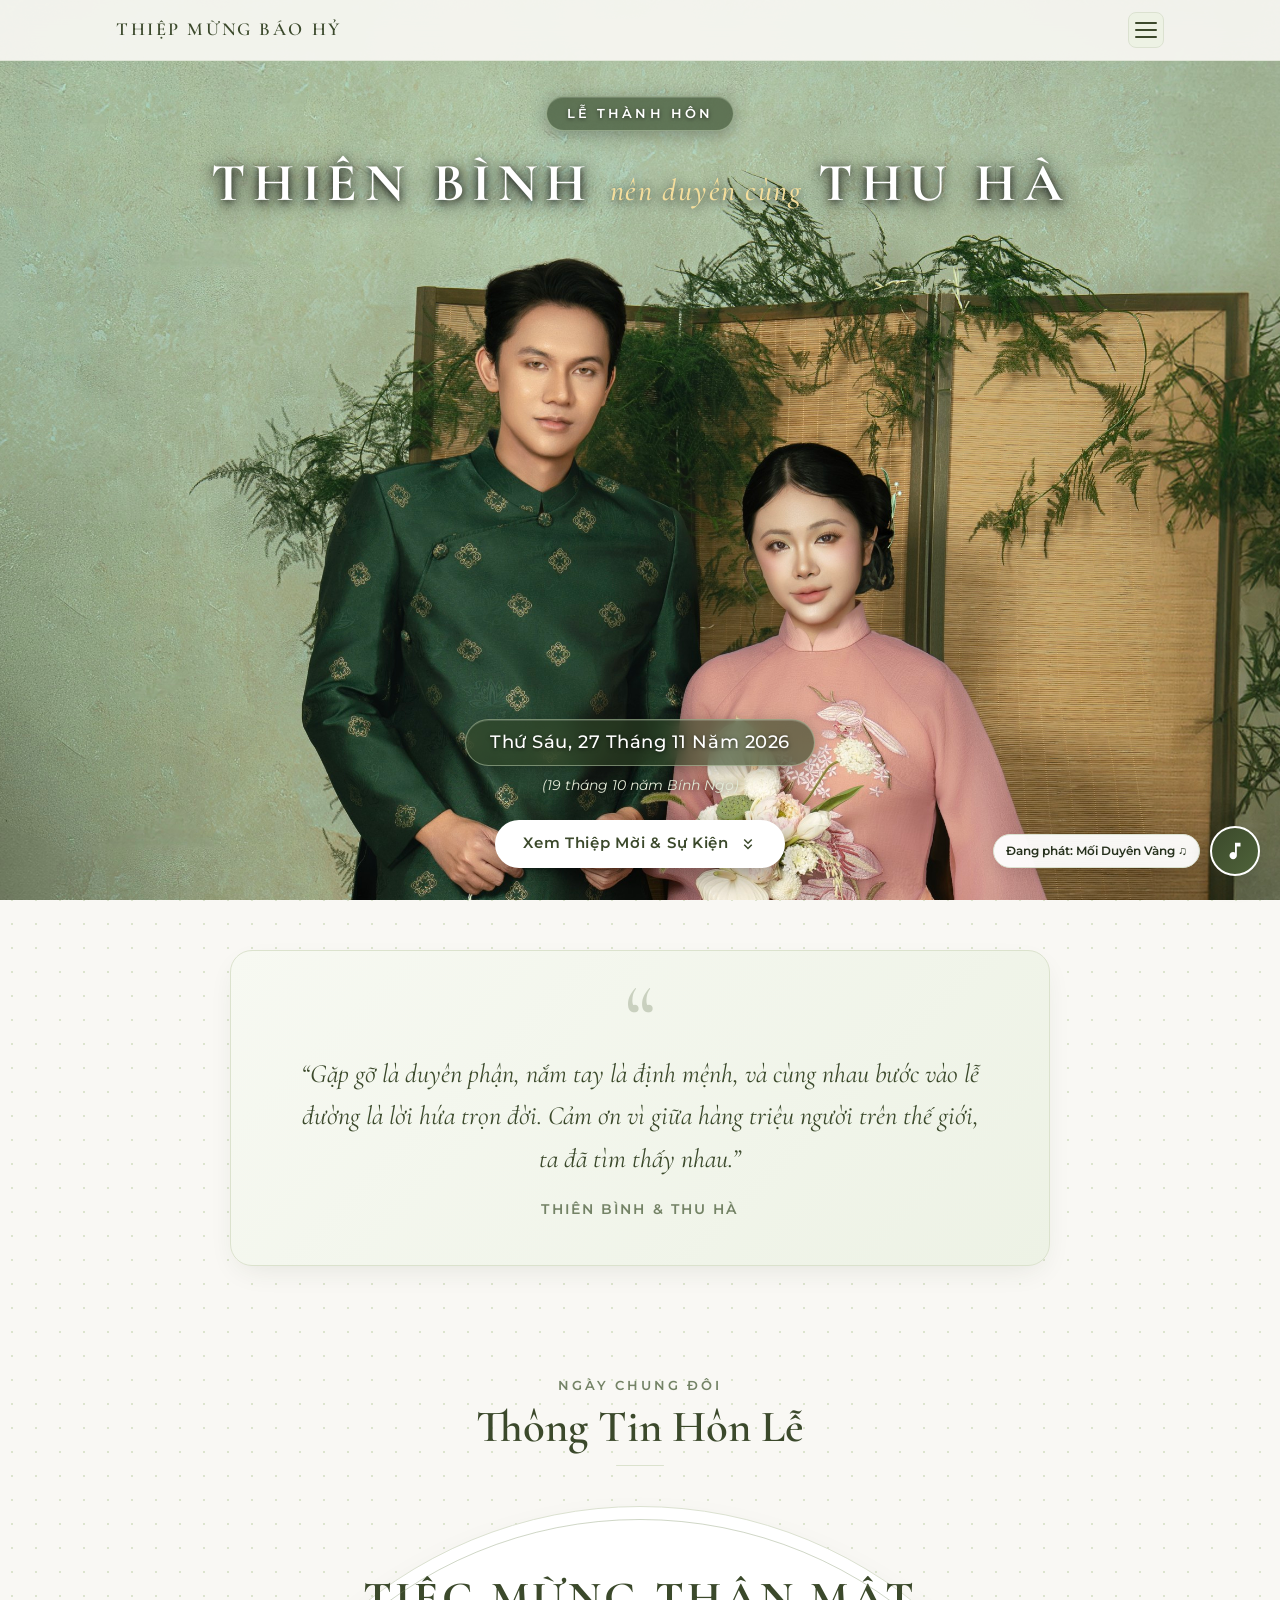
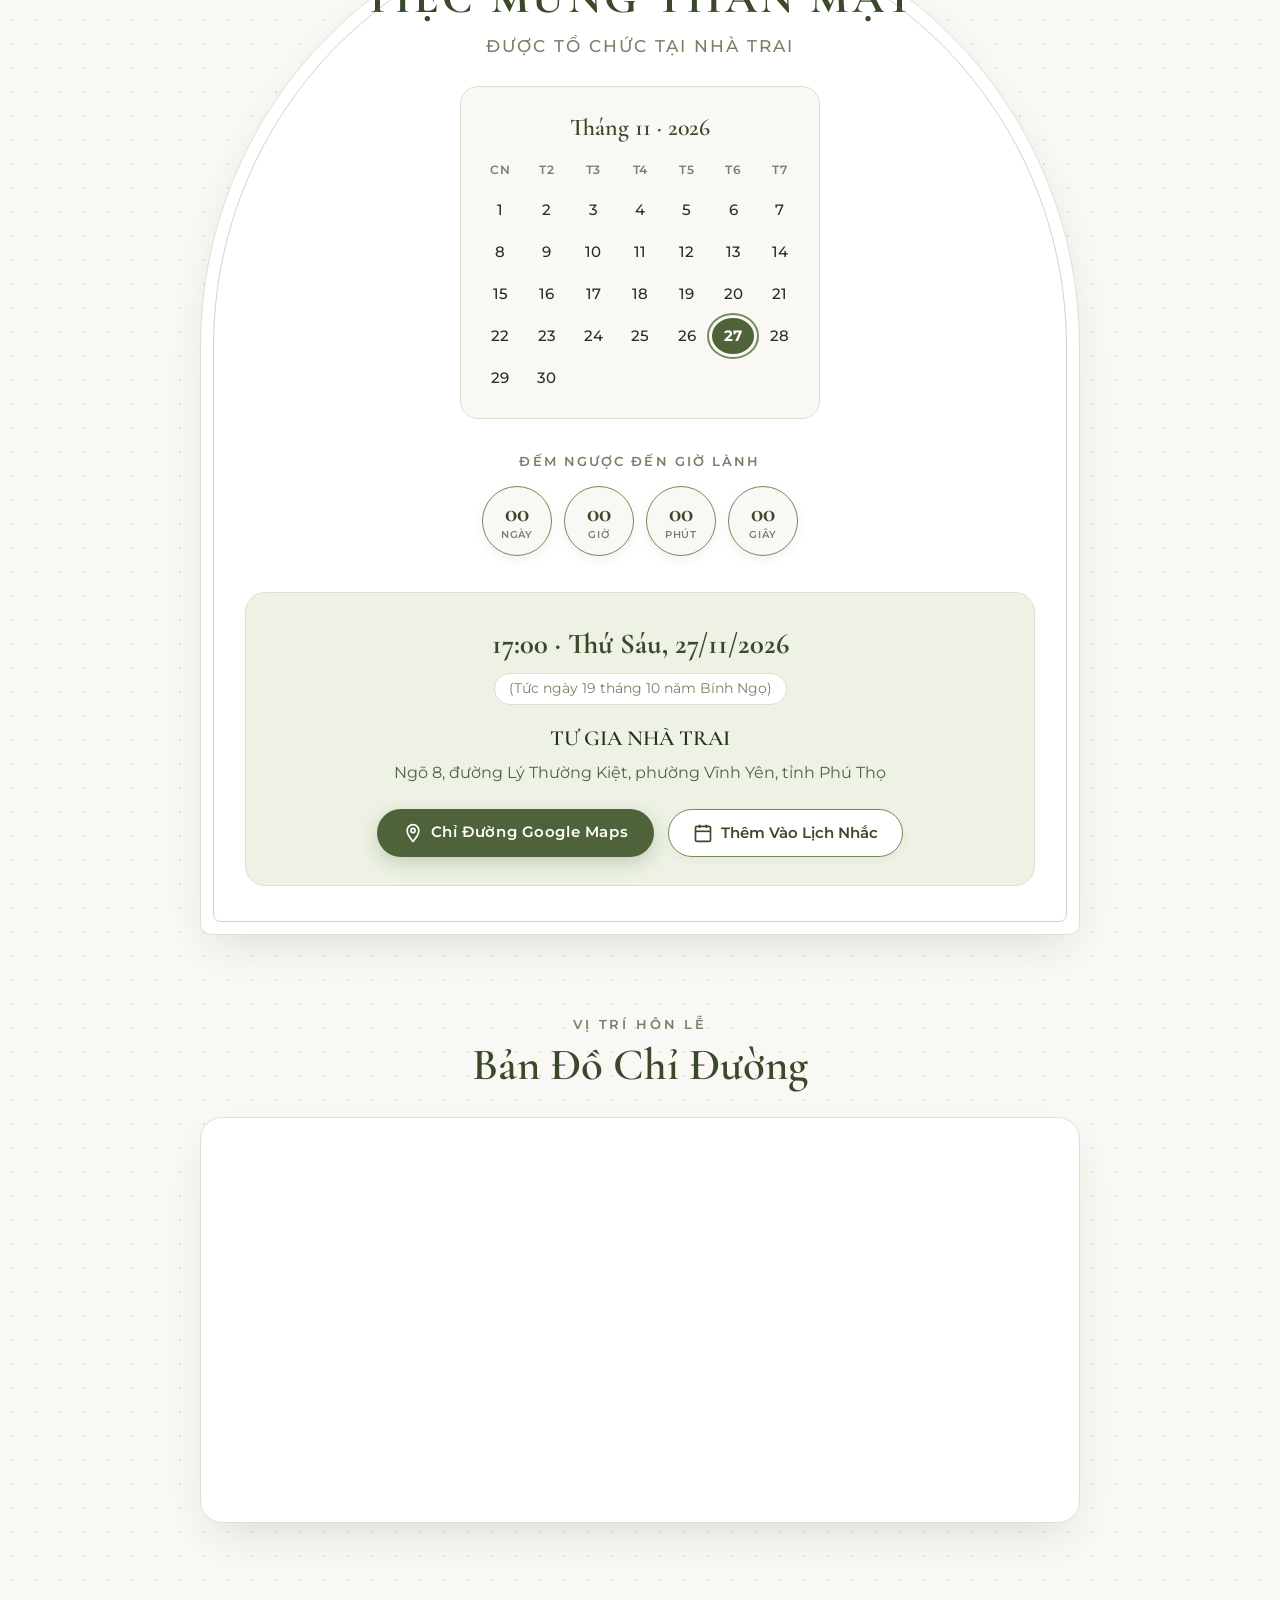
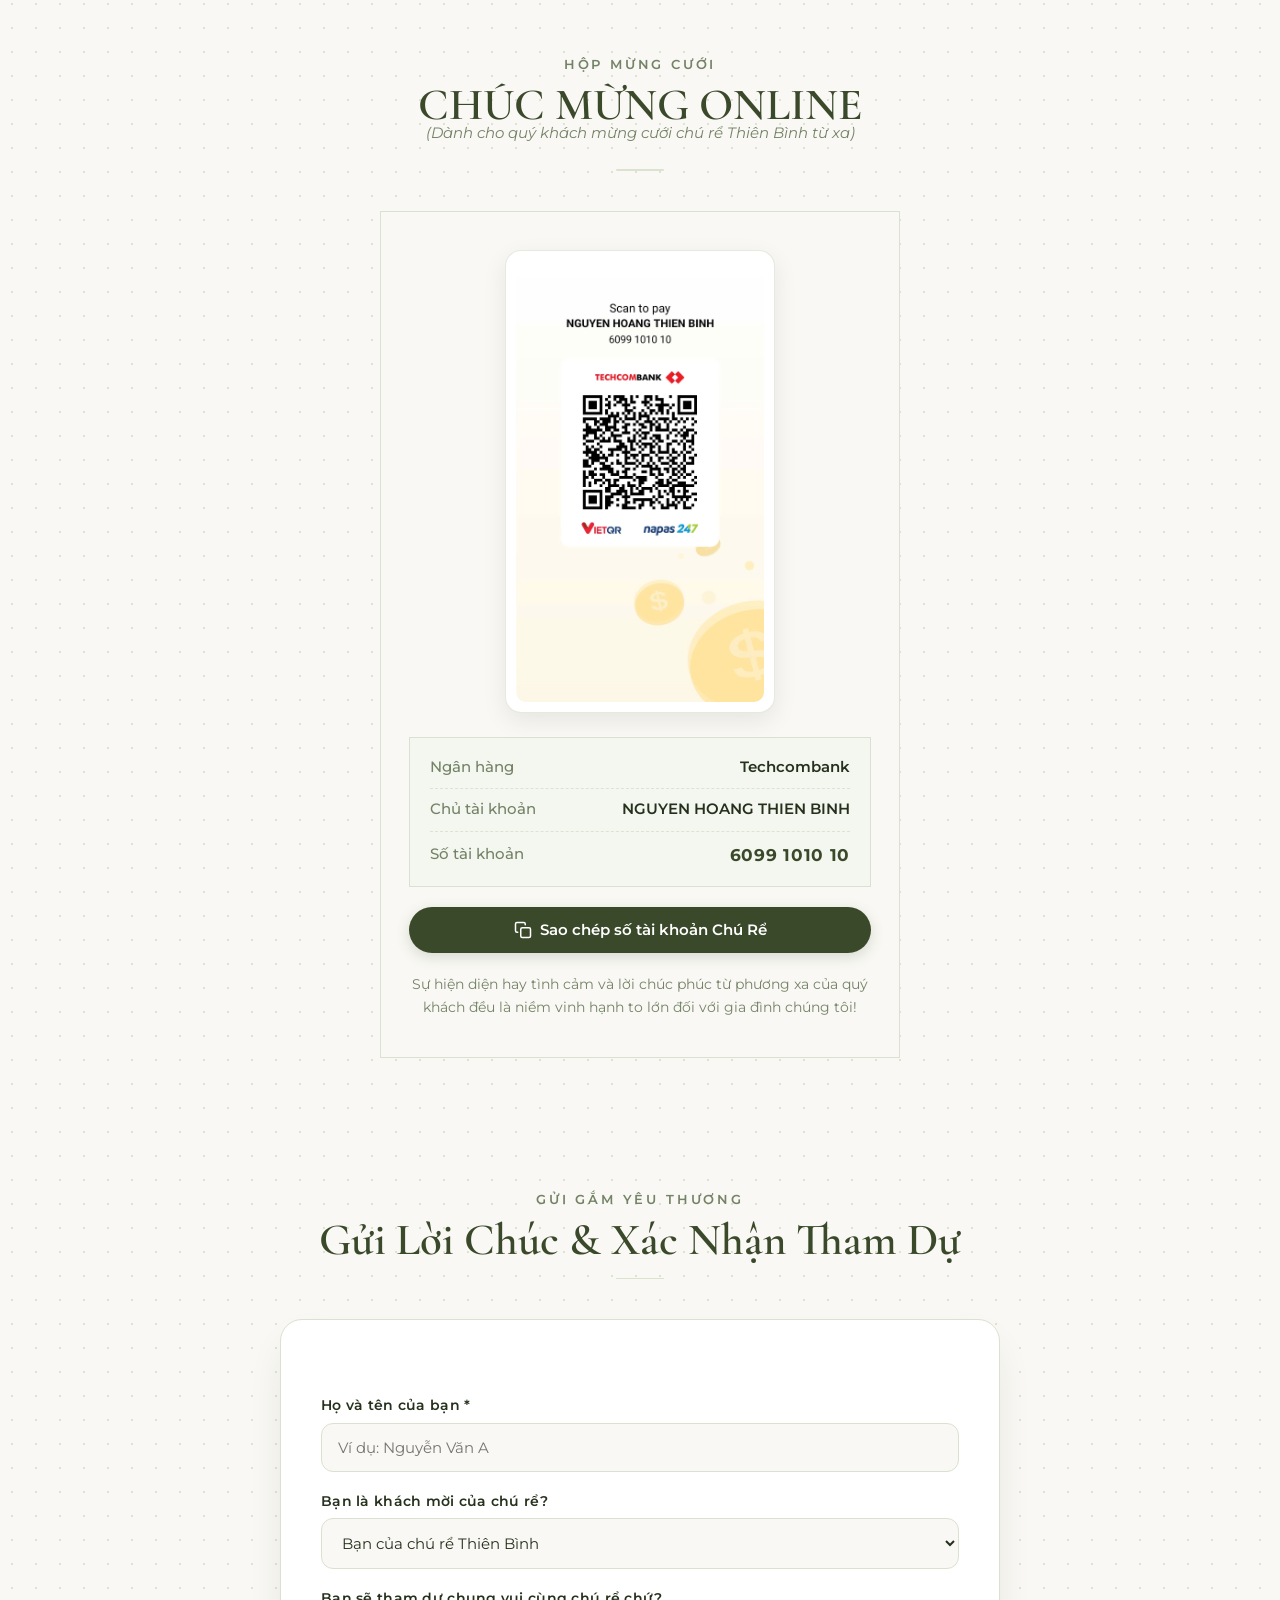
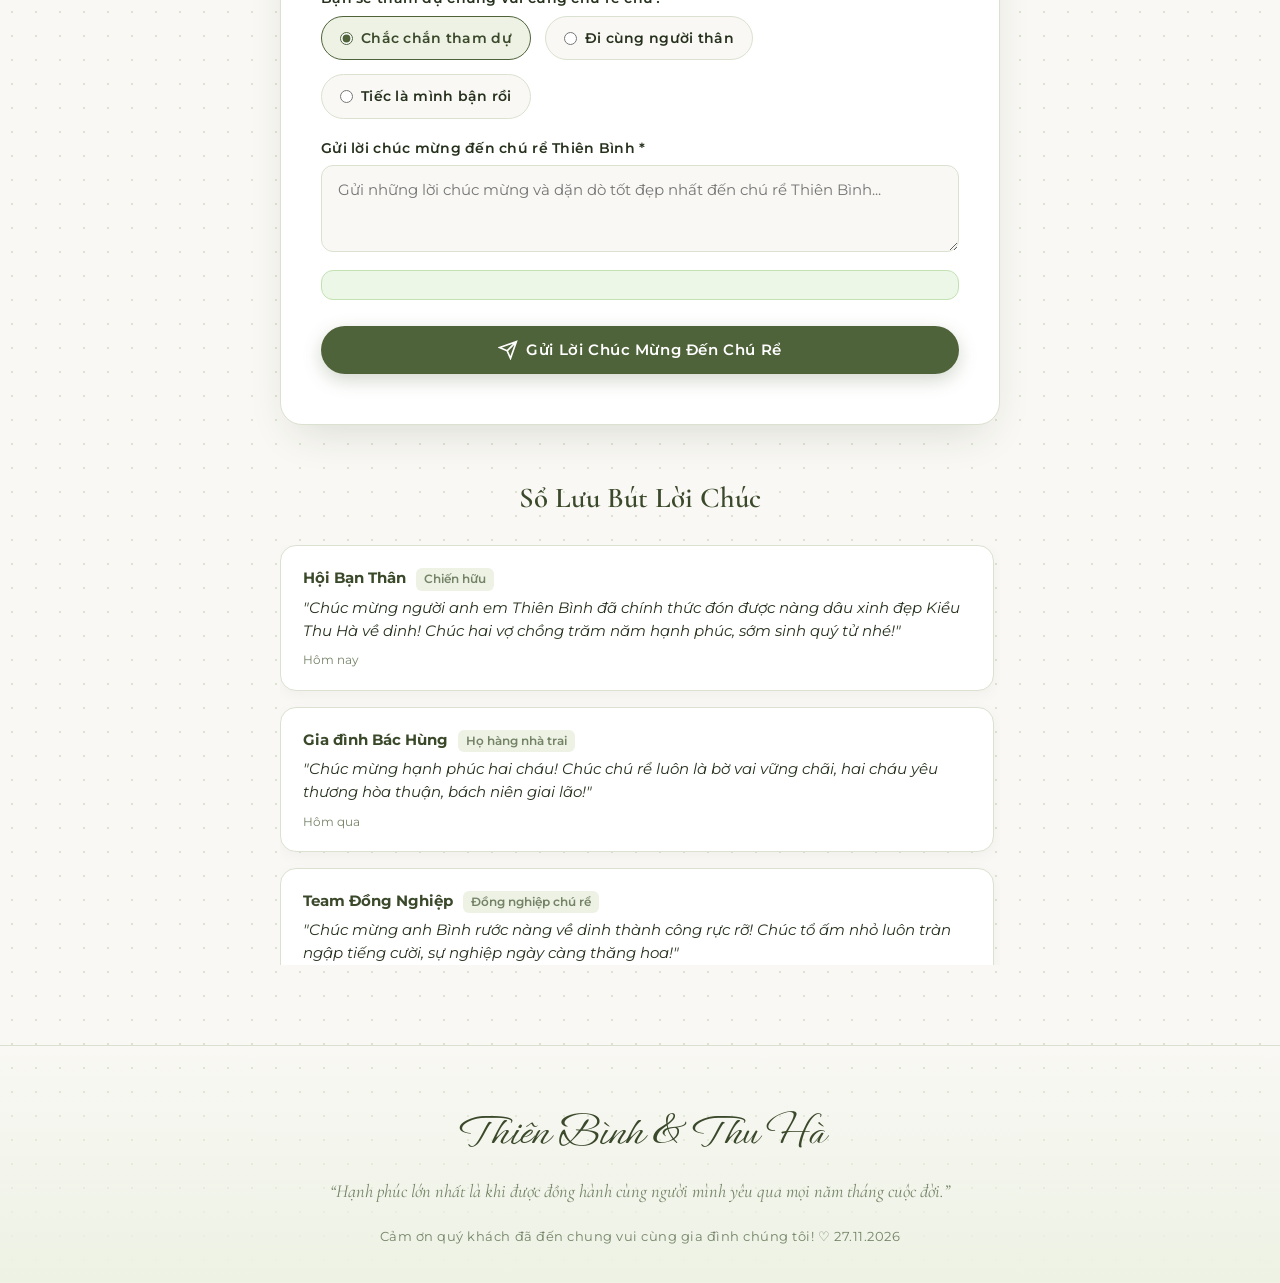
==== index.html @ cf1d5778 "Thay ảnh nền 2 trang thành img/a1b.jpg giữ khoảng trống thoáng đãng trên và chuẩn màu Display P3" ====
<!DOCTYPE html>
<html lang="vi">
<head>
  <meta charset="UTF-8">
  <meta name="viewport" content="width=device-width, initial-scale=1.0, maximum-scale=5.0">
  <title>Tiệc Mừng Thân Mật · Nguyễn Hoàng Thiên Bình &amp; Kiều Thu Hà</title>
  
  <meta name="description" content="Trân trọng kính mời quý khách đến tham dự Tiệc Mừng Thân Mật của Nguyễn Hoàng Thiên Bình &amp; Kiều Thu Hà vào lúc 17:00 ngày 27/11/2026 tại Tư Gia Nhà Trai.">
  <meta name="keywords" content="thiệp cưới, tiệc mừng thân mật, Thiên Bình, Thu Hà, thiệp báo hỷ, wedding invitation">
  <meta name="author" content="Thiên Bình &amp; Thu Hà">
  <meta name="robots" content="index, follow">

  <!-- Open Graph / Facebook -->
  <meta property="og:type" content="website">
  <meta property="og:url" content="https://binhha-wedding.github.io/">
  <meta property="og:title" content="Tiệc Mừng Thân Mật · Nguyễn Hoàng Thiên Bình &amp; Kiều Thu Hà">
  <meta property="og:description" content="Trân trọng kính mời quý khách đến dự Tiệc Mừng Thân Mật vào lúc 17:00 Thứ Sáu, 27/11/2026 tại Tư Gia Nhà Trai (Ngõ 8 Lý Thường Kiệt, Vĩnh Yên, Phú Thọ).">
  <meta property="og:image" content="https://binhha-wedding.github.io/img/a1b.jpg">

  <!-- Favicon -->
  <link rel="icon" type="image/jpeg" href="img/a1b.jpg">
  <link rel="apple-touch-icon" href="img/a1b.jpg">

  <!-- Google Fonts Preconnect -->
  <link rel="preconnect" href="https://fonts.googleapis.com">
  <link rel="preconnect" href="https://fonts.gstatic.com" crossorigin>
  <link href="https://fonts.googleapis.com/css2?family=Cormorant+Garamond:ital,wght@0,400;0,500;0,600;0,700;1,400;1,600&family=Ephesis&family=Montserrat:ital,wght@0,300;0,400;0,500;0,600;0,700;1,400&family=Playfair+Display:ital,wght@0,500;0,600;0,700;1,400&display=swap" rel="stylesheet">

  <!-- Stylesheet -->
  <link rel="stylesheet" href="css/style.css?v=20261023_2245">
</head>
<body data-page="groom">

  <!-- Background Audio (Mối Duyên Vàng) -->
  <audio id="bg-music" loop preload="auto">
    <source src="audio/moi-duyen-vang.mp3" type="audio/mpeg">
    <source src="audio/beautiful-in-white.mp3" type="audio/mpeg">
    <source src="audio/wedding-music.mp3" type="audio/mpeg">
  </audio>

  <!-- Floating Music Player Widget -->
  <div class="music-widget">
    <span class="music-tooltip" id="music-tooltip">Chạm để nghe: Mối Duyên Vàng ♫</span>
    <button class="music-disc-btn" id="music-toggle-btn" type="button" aria-label="Bật hoặc tắt nhạc nền">
      <svg viewBox="0 0 24 24">
        <path d="M12 3v10.55c-.59-.34-1.27-.55-2-.55-2.21 0-4 1.79-4 4s1.79 4 4 4 4-1.79 4-4V7h4V3h-6z"/>
      </svg>
    </button>
  </div>

  <!-- Sticky Navigation Bar -->
  <header class="wd-navbar">
    <div class="wd-nav-inner">
      <!-- Logo / Title -->
      <a href="#top" class="wd-brand">
        <span>THIỆP MỪNG BÁO HỶ</span>
      </a>

      <!-- Desktop Navigation Links -->
      <ul class="wd-menu-links">
        <li><a href="#event">Sự Kiện</a></li>
        <li><a href="#location">Địa Điểm</a></li>
        <li><a href="#gift">Mừng Online</a></li>
        <li><a href="#rsvp">Gửi Lời Chúc</a></li>
      </ul>

      <!-- Mobile Hamburger Button -->
      <button class="wd-menu-btn" id="menu-toggle-btn" type="button" aria-label="Mở menu">
        <span></span>
        <span></span>
        <span></span>
      </button>
    </div>

    <!-- Mobile Drawer -->
    <div class="wd-mobile-drawer" id="mobile-drawer">
      <ul class="wd-mobile-links">
        <li>
          <a href="#event">
            <span class="nav-icon-badge">
              <svg class="nav-svg" viewBox="0 0 24 24" fill="none" stroke="currentColor" stroke-width="1.8" stroke-linecap="round" stroke-linejoin="round">
                <rect x="3" y="4" width="18" height="18" rx="2" ry="2"/>
                <line x1="16" y1="2" x2="16" y2="6"/>
                <line x1="8" y1="2" x2="8" y2="6"/>
                <line x1="3" y1="10" x2="21" y2="10"/>
                <circle cx="12" cy="15" r="1.5" fill="currentColor"/>
              </svg>
            </span>
            <span class="nav-link-text">Hôn Lễ &amp; Đếm Ngược</span>
            <svg class="nav-chevron" viewBox="0 0 24 24" fill="none" stroke="currentColor" stroke-width="2" stroke-linecap="round" stroke-linejoin="round"><path d="M9 18l6-6-6-6"/></svg>
          </a>
        </li>
        <li>
          <a href="#location">
            <span class="nav-icon-badge">
              <svg class="nav-svg" viewBox="0 0 24 24" fill="none" stroke="currentColor" stroke-width="1.8" stroke-linecap="round" stroke-linejoin="round">
                <path d="M12 2C8.13 2 5 5.13 5 9c0 5.25 7 13 7 13s7-7.75 7-13c0-3.87-3.13-7-7-7z"/>
                <circle cx="12" cy="9" r="2.5"/>
              </svg>
            </span>
            <span class="nav-link-text">Bản Đồ &amp; Chỉ Đường</span>
            <svg class="nav-chevron" viewBox="0 0 24 24" fill="none" stroke="currentColor" stroke-width="2" stroke-linecap="round" stroke-linejoin="round"><path d="M9 18l6-6-6-6"/></svg>
          </a>
        </li>
        <li>
          <a href="#gift">
            <span class="nav-icon-badge">
              <svg class="nav-svg" viewBox="0 0 24 24" fill="none" stroke="currentColor" stroke-width="1.8" stroke-linecap="round" stroke-linejoin="round">
                <rect x="2" y="5" width="20" height="14" rx="2"/>
                <line x1="2" y1="10" x2="22" y2="10"/>
              </svg>
            </span>
            <span class="nav-link-text">Mừng Cưới Online (QR)</span>
            <svg class="nav-chevron" viewBox="0 0 24 24" fill="none" stroke="currentColor" stroke-width="2" stroke-linecap="round" stroke-linejoin="round"><path d="M9 18l6-6-6-6"/></svg>
          </a>
        </li>
        <li>
          <a href="#rsvp">
            <span class="nav-icon-badge">
              <svg class="nav-svg" viewBox="0 0 24 24" fill="none" stroke="currentColor" stroke-width="1.8" stroke-linecap="round" stroke-linejoin="round">
                <path d="M4 4h16c1.1 0 2 .9 2 2v12c0 1.1-.9 2-2 2H4c-1.1 0-2-.9-2-2V6c0-1.1.9-2 2-2z"/>
                <polyline points="22,6 12,13 2,6"/>
              </svg>
            </span>
            <span class="nav-link-text">Xác Nhận Tham Dự &amp; Lời Chúc</span>
            <svg class="nav-chevron" viewBox="0 0 24 24" fill="none" stroke="currentColor" stroke-width="2" stroke-linecap="round" stroke-linejoin="round"><path d="M9 18l6-6-6-6"/></svg>
          </a>
        </li>
      </ul>
    </div>
  </header>

  <!-- ========================================================================
       HERO BANNER (FULL SCREEN BANNER THEO YÊU CẦU NHÀ CHÚ RỂ)
       ======================================================================== -->
  <section class="hero-section hero-fullscreen" id="top" style="background-image: url('img/a1b.jpg?v=20261023_2245'); background-size: cover; background-position: center top;">
    <!-- Ảnh cưới full màn hình & lớp phủ gradient điện ảnh -->
    <div class="hero-bg-media">
      <img src="img/a1b.jpg?v=20261023_2245" id="hero-banner-img" alt="Ảnh cưới Nguyễn Hoàng Thiên Bình &amp; Kiều Thu Hà" fetchpriority="high">
      <div class="hero-gradient-overlay"></div>
    </div>

    <div class="hero-content">
      <!-- Khối chữ phía trên -->
      <div class="hero-top-block">
        <div class="hero-ceremony-tag">
          LỄ THÀNH HÔN
        </div>

        <div class="hero-names">
          <span class="name">THIÊN BÌNH</span>
          <span class="hero-connector">nên duyên cùng</span>
          <span class="name">THU HÀ</span>
        </div>
      </div>

      <!-- Khoảng sáng tự nhiên dành riêng cho gương mặt của cô dâu chú rể -->
      <div class="hero-face-clearance" aria-hidden="true"></div>

      <!-- Khối ngày cưới và nút xem thiệp phía dưới -->
      <div class="hero-bottom-block">
        <div class="hero-date-badge">
          Thứ Sáu, <b>27 tháng 11 năm 2026</b>
        </div>
        <p class="hero-lunar-date">(Nhằm ngày 19 tháng 10 năm Bính Ngọ)</p>

        <div class="hero-invite-action">
          <a href="#event" class="hero-scroll-invite">
            <span>Xem Thiệp Mời &amp; Sự Kiện</span>
            <svg width="18" height="18" viewBox="0 0 24 24" fill="none" stroke="currentColor" stroke-width="2">
              <path d="M7 13l5 5 5-5M7 6l5 5 5-5"/>
            </svg>
          </a>
        </div>
      </div>
    </div>
  </section>

  <!-- ========================================================================
       ARTISTIC QUOTE / THÔNG ĐIỆP TÌNH YÊU
       ======================================================================== -->
  <section class="quote-section">
    <div class="container">
      <div class="quote-card">
        <p class="quote-text">
          “Gặp gỡ là duyên phận, nắm tay là định mệnh, và cùng nhau bước vào lễ đường là lời hứa trọn đời. Cảm ơn vì giữa hàng triệu người trên thế giới, ta đã tìm thấy nhau.”
        </p>
        <span class="quote-author">Thiên Bình &amp; Thu Hà</span>
      </div>
    </div>
  </section>

  <!-- ========================================================================
       SỰ KIỆN: TIỆC MỪNG THÂN MẬT & LỊCH THÁNG 11/2026 & COUNTDOWN
       ======================================================================== -->
  <section class="event-section" id="event">
    <div class="container">
      <div class="sec-header">
        <span class="sec-subtitle">Ngày Chung Đôi</span>
        <h2 class="sec-title">Thông Tin Hôn Lễ</h2>
        <div class="sec-divider"></div>
      </div>

      <div class="event-container-card">
        <h3 class="ceremony-main-title">TIỆC MỪNG THÂN MẬT</h3>
        <p class="ceremony-sub">Được Tổ Chức Tại Nhà Trai</p>

        <!-- Tờ Lịch Tháng 11 Năm 2026 -->
        <div class="wedding-calendar">
          <div class="cal-header">Tháng 11 · 2026</div>
          <div class="cal-grid">
            <span class="cal-day-label">CN</span>
            <span class="cal-day-label">T2</span>
            <span class="cal-day-label">T3</span>
            <span class="cal-day-label">T4</span>
            <span class="cal-day-label">T5</span>
            <span class="cal-day-label">T6</span>
            <span class="cal-day-label">T7</span>

            <!-- Hàng 1 -->
            <span class="cal-date">1</span>
            <span class="cal-date">2</span>
            <span class="cal-date">3</span>
            <span class="cal-date">4</span>
            <span class="cal-date">5</span>
            <span class="cal-date">6</span>
            <span class="cal-date">7</span>

            <!-- Hàng 2 -->
            <span class="cal-date">8</span>
            <span class="cal-date">9</span>
            <span class="cal-date">10</span>
            <span class="cal-date">11</span>
            <span class="cal-date">12</span>
            <span class="cal-date">13</span>
            <span class="cal-date">14</span>

            <!-- Hàng 3 -->
            <span class="cal-date">15</span>
            <span class="cal-date">16</span>
            <span class="cal-date">17</span>
            <span class="cal-date">18</span>
            <span class="cal-date">19</span>
            <span class="cal-date">20</span>
            <span class="cal-date">21</span>

            <!-- Hàng 4 -->
            <span class="cal-date">22</span>
            <span class="cal-date">23</span>
            <span class="cal-date">24</span>
            <span class="cal-date">25</span>
            <span class="cal-date">26</span>
            <!-- Ngày Tiệc Mừng Thân Mật Nhà Trai: Thứ Sáu 27/11/2026 -->
            <span class="cal-date wedding-day" aria-label="Ngày Tiệc Mừng Thân Mật: 27 tháng 11">27</span>
            <span class="cal-date">28</span>

            <!-- Hàng 5 -->
            <span class="cal-date">29</span>
            <span class="cal-date">30</span>
            <span class="cal-date" style="opacity:0"></span>
            <span class="cal-date" style="opacity:0"></span>
            <span class="cal-date" style="opacity:0"></span>
            <span class="cal-date" style="opacity:0"></span>
            <span class="cal-date" style="opacity:0"></span>
          </div>
        </div>

        <!-- Đồng Hồ Đếm Ngược -->
        <div class="countdown-container">
          <div class="countdown-title">Đếm ngược đến giờ lành</div>
          <div class="countdown-timer">
            <div class="countdown-item">
              <span class="countdown-num" id="cd-days">--</span>
              <span class="countdown-label">Ngày</span>
            </div>
            <div class="countdown-item">
              <span class="countdown-num" id="cd-hours">--</span>
              <span class="countdown-label">Giờ</span>
            </div>
            <div class="countdown-item">
              <span class="countdown-num" id="cd-minutes">--</span>
              <span class="countdown-label">Phút</span>
            </div>
            <div class="countdown-item">
              <span class="countdown-num" id="cd-seconds">--</span>
              <span class="countdown-label">Giây</span>
            </div>
          </div>
        </div>

        <!-- Chi Tiết Giờ Giấc & Địa Điểm -->
        <div class="ceremony-details-box">
          <div class="ceremony-time-large">17:00 · Thứ Sáu, 27/11/2026</div>
          <div class="ceremony-lunar-highlight">(Tức ngày 19 tháng 10 năm Bính Ngọ)</div>
          
          <h4 class="ceremony-venue-name">TƯ GIA NHÀ TRAI</h4>
          <p class="ceremony-venue-address">
            Ngõ 8, đường Lý Thường Kiệt, phường Vĩnh Yên, tỉnh Phú Thọ
          </p>

          <div class="ceremony-actions">
            <a href="https://maps.google.com/?q=21.309458,105.572574" target="_blank" rel="noopener noreferrer" class="btn-primary">
              <svg width="20" height="20" viewBox="0 0 24 24" fill="none" stroke="currentColor" stroke-width="2">
                <path d="M12 2C8.13 2 5 5.13 5 9c0 5.25 7 13 7 13s7-7.75 7-13c0-3.87-3.13-7-7-7z"/>
                <circle cx="12" cy="9" r="2.5"/>
              </svg>
              <span>Chỉ Đường Google Maps</span>
            </a>

            <button type="button" class="btn-secondary" id="btn-add-calendar"
              data-title="Tiệc Mừng Thân Mật: Nguyễn Hoàng Thiên Bình &amp; Kiều Thu Hà"
              data-details="Tiệc Mừng Thân Mật được tổ chức vào lúc 17:00 tại Nhà Trai. Rất hân hạnh được đón tiếp quý khách!"
              data-location="Ngõ 8, đường Lý Thường Kiệt, phường Vĩnh Yên, tỉnh Phú Thọ"
              data-dates="20261127T100000Z/20261127T130000Z">
              <svg width="20" height="20" viewBox="0 0 24 24" fill="none" stroke="currentColor" stroke-width="2">
                <rect x="3" y="4" width="18" height="18" rx="2" ry="2"/>
                <line x1="16" y1="2" x2="16" y2="6"/>
                <line x1="8" y1="2" x2="8" y2="6"/>
                <line x1="3" y1="10" x2="21" y2="10"/>
              </svg>
              <span>Thêm Vào Lịch Nhắc</span>
            </button>
          </div>
        </div>

      </div>
    </div>
  </section>

  <!-- ========================================================================
       BẢN ĐỒ VỊ TRÍ
       ======================================================================== -->
  <section class="map-section" id="location">
    <div class="container">
      <div class="sec-header" style="margin-bottom:24px;">
        <span class="sec-subtitle">Vị Trí Hôn Lễ</span>
        <h2 class="sec-title">Bản Đồ Chỉ Đường</h2>
      </div>

      <div class="map-wrapper">
        <div class="map-iframe-container">
          <!-- Google Maps Embed for Ngõ 8 Lý Thường Kiệt, Vĩnh Yên, Phú Thọ -->
          <iframe 
            src="https://maps.google.com/maps?q=21.309458,105.572574&amp;hl=vi&amp;z=16&amp;output=embed"
            title="Bản đồ vị trí Nhà Trai: Ngõ 8 Lý Thường Kiệt, Vĩnh Yên, Phú Thọ"
            loading="lazy" 
            allowfullscreen>
          </iframe>
        </div>
      </div>
    </div>
  </section>

  <!-- ========================================================================
       CHÚC MỪNG ONLINE (STK & QR CHÚ RỂ)
       ======================================================================== -->
  <section class="gift-section" id="gift">
    <div class="container">
      <div class="sec-header">
        <span class="sec-subtitle">Hộp Mừng Cưới</span>
        <h2 class="sec-title">CHÚC MỪNG ONLINE</h2>
        <p class="gift-note-text">(Dành cho quý khách mừng cưới chú rể Thiên Bình từ xa)</p>
        <div class="sec-divider"></div>
      </div>

      <div class="gift-card">
        <div class="gift-qr-wrapper">
          <img src="img/qr-groom.jpg" alt="Mã QR mừng cưới Nguyễn Hoàng Thiên Bình - Techcombank" class="gift-qr-img" loading="lazy">
        </div>

        <div class="gift-bank-info">
          <div class="gift-info-row">
            <span class="gift-info-label">Ngân hàng</span>
            <span class="gift-info-value">Techcombank</span>
          </div>
          <div class="gift-info-row">
            <span class="gift-info-label">Chủ tài khoản</span>
            <span class="gift-info-value">NGUYEN HOANG THIEN BINH</span>
          </div>
          <div class="gift-info-row">
            <span class="gift-info-label">Số tài khoản</span>
            <span class="gift-info-value acc-number" id="acc-groom-text">6099 1010 10</span>
          </div>
        </div>

        <button type="button" class="btn-copy-acc" data-target="acc-groom-text" data-acc="6099101010" aria-label="Sao chép số tài khoản chú rể">
          <svg width="18" height="18" viewBox="0 0 24 24" fill="none" stroke="currentColor" stroke-width="2" stroke-linecap="round" stroke-linejoin="round">
            <rect x="9" y="9" width="13" height="13" rx="2" ry="2"></rect>
            <path d="M5 15H4a2 2 0 0 1-2-2V4a2 2 0 0 1 2-2h9a2 2 0 0 1 2 2v1"></path>
          </svg>
          <span>Sao chép số tài khoản Chú Rể</span>
        </button>

        <p class="gift-gratitude">
          Sự hiện diện hay tình cảm và lời chúc phúc từ phương xa của quý khách đều là niềm vinh hạnh to lớn đối với gia đình chúng tôi!
        </p>
      </div>
    </div>
  </section>

  <!-- ========================================================================
       RSVP XÁC NHẬN & SỔ LƯU BÚT LỜI CHÚC
       ======================================================================== -->
  <section class="rsvp-wishes-section" id="rsvp">
    <div class="container">
      
      <div class="sec-header">
        <span class="sec-subtitle">Gửi Gắm Yêu Thương</span>
        <h2 class="sec-title">Gửi Lời Chúc &amp; Xác Nhận Tham Dự</h2>
        <div class="sec-divider"></div>
      </div>

      <!-- Form Xác Nhận -->
      <div class="rsvp-box">
        <form class="rsvp-form" id="rsvp-form">
          
          <div class="form-group">
            <label for="guest-name">Họ và tên của bạn *</label>
            <input type="text" id="guest-name" class="form-input" placeholder="Ví dụ: Nguyễn Văn A" required>
          </div>

          <div class="form-group">
            <label for="guest-role">Bạn là khách mời của chú rể?</label>
            <select id="guest-role" class="form-select">
              <option value="Bạn của chú rể Thiên Bình" selected>Bạn của chú rể Thiên Bình</option>
              <option value="Anh em thân thiết / Chiến hữu">Anh em thân thiết / Chiến hữu</option>
              <option value="Họ hàng bên nội chú rể">Họ hàng bên nội chú rể</option>
              <option value="Họ hàng bên ngoại chú rể">Họ hàng bên ngoại chú rể</option>
              <option value="Đồng nghiệp chú rể">Đồng nghiệp chú rể</option>
              <option value="Bạn chung cô dâu &amp; chú rể">Bạn chung cô dâu &amp; chú rể</option>
            </select>
          </div>

          <div class="form-group">
            <label>Bạn sẽ tham dự chung vui cùng chú rể chứ?</label>
            <div class="form-radio-group">
              <label class="radio-pill">
                <input type="radio" name="attend" value="Chắc chắn tham dự" checked>
                <span>Chắc chắn tham dự</span>
              </label>
              <label class="radio-pill">
                <input type="radio" name="attend" value="Đi cùng người thân (2 người)">
                <span>Đi cùng người thân</span>
              </label>
              <label class="radio-pill">
                <input type="radio" name="attend" value="Rất tiếc không thể đến">
                <span>Tiếc là mình bận rồi</span>
              </label>
            </div>
          </div>

          <div class="form-group">
            <label for="guest-message">Gửi lời chúc mừng đến chú rể Thiên Bình *</label>
            <textarea id="guest-message" class="form-textarea" rows="3" placeholder="Gửi những lời chúc mừng và dặn dò tốt đẹp nhất đến chú rể Thiên Bình..." required></textarea>
          </div>

          <div class="rsvp-alert success" id="rsvp-alert"></div>

          <button type="submit" class="btn-primary" style="width:100%;justify-content:center;margin-top:8px;">
            <svg width="20" height="20" viewBox="0 0 24 24" fill="none" stroke="currentColor" stroke-width="2">
              <path d="M22 2L11 13M22 2l-7 20-4-9-9-4 20-7z"/>
            </svg>
            <span>Gửi Lời Chúc Mừng Đến Chú Rể</span>
          </button>
        </form>
      </div>

      <!-- Sổ Lưu Bút Danh Sách Lời Chúc -->
      <div class="wishes-stream-wrapper">
        <h3 class="wishes-stream-title">Sổ Lưu Bút Lời Chúc</h3>
        <div class="wishes-list" id="wishes-list">
          <!-- Các lời chúc sẽ được JavaScript tự động đổ vào đây -->
        </div>
      </div>

    </div>
  </section>

  <!-- ========================================================================
       FOOTER
       ======================================================================== -->
  <footer class="wedding-footer">
    <div class="container">
      <div class="footer-names">Thiên&nbsp;Bình &amp; Thu&nbsp;Hà</div>
      <p class="footer-quote">
        “Hạnh phúc lớn nhất là khi được đồng hành cùng người mình yêu qua mọi năm tháng cuộc đời.”
      </p>
      <div class="footer-copy">
        Cảm ơn quý khách đã đến chung vui cùng gia đình chúng tôi! ♡ 27.11.2026
      </div>
    </div>
  </footer>

  <!-- ========================================================================
       LIGHTBOX MODAL
       ======================================================================== -->
  <div class="lightbox-modal" id="lightbox-modal" aria-hidden="true" role="dialog">
    <div class="lightbox-content">
      <button class="lightbox-close-btn" id="lightbox-close" type="button" aria-label="Đóng">&times;</button>
      <button class="lightbox-nav-btn lightbox-prev" id="lightbox-prev" type="button" aria-label="Ảnh trước">&#10094;</button>
      <img src="" alt="Ảnh cưới phóng to" class="lightbox-img" id="lightbox-img">
      <button class="lightbox-nav-btn lightbox-next" id="lightbox-next" type="button" aria-label="Ảnh tiếp theo">&#10095;</button>
    </div>
  </div>

  <!-- Thiết lập thời gian đếm ngược chính xác cho Tiệc Mừng Thân Mật 17h00 ngày 27/11/2026 -->
  <script>
    window.TARGET_WEDDING_DATETIME = new Date("2026-11-27T17:00:00+07:00").getTime();
    window.currentMusicTitle = "Mối Duyên Vàng";
  </script>

  <!-- JavaScript -->
  <script src="js/main.js?v=20261023_1720"></script>
</body>
</html>
---- css/style.css ----
/* ==========================================================================
   THIỆP CƯỚI ONLINE - GIAO DIỆN VƯỜN HOA (BOTANICAL SAGE GARDEN)
   Cô dâu: Kiều Thu Hà & Chú rể: Nguyễn Hoàng Thiên Bình
   Tối ưu Mobile First, Chuẩn Static Web cho GitHub Pages (github.io)
   ========================================================================== */

:root {
  --sage-dark: #3b492b;
  --sage: #4f633a;
  --sage-medium: #758b5c;
  --sage-light: #dbe2cd;
  --sage-pale: #edf2e4;
  --paper: #f9f8f4;
  --paper-card: #ffffff;
  --ink: #26311d;
  --ink-light: #526145;
  --muted: #748366;
  --gold: #bda055;
  --gold-light: #f4ecdc;
  --border-line: #dbe1d0;
  --shadow-soft: 0 10px 30px -10px rgba(45, 59, 33, 0.12);
  --shadow-card: 0 18px 45px -15px rgba(38, 49, 29, 0.16);
  --radius-arch: 999px 999px 20px 20px;
  --radius-arch-card: 999px 999px 26px 26px;
  --radius-card: 22px;
  --radius-pill: 999px;

  /* Typography */
  --font-cursive: 'Ephesis', 'Alex Brush', cursive;
  --font-serif: 'Cormorant Garamond', 'Playfair Display', Georgia, serif;
  --font-sans: 'Montserrat', -apple-system, BlinkMacSystemFont, "Segoe UI", Roboto, sans-serif;

  /* Sprig SVG Mask */
  --sprig: url("data:image/svg+xml,%3Csvg xmlns='http://www.w3.org/2000/svg' viewBox='0 0 60 90'%3E%3Cg fill='none' stroke='%234f633a' stroke-width='1.5' stroke-linecap='round' stroke-linejoin='round'%3E%3Cpath d='M30 88C31 66 27 44 33 20'/%3E%3Cpath d='M30 70c-10-1-17-8-19-17 10 1 17 8 19 17zM30 70c-6-6-12-11-19-17'/%3E%3Cpath d='M31 56c9-3 15-10 15-19-9 2-14 10-15 19zM31 56c4-7 9-13 15-19'/%3E%3Cpath d='M31 42c-8-3-13-10-13-18 8 2 12 9 13 18z'/%3E%3Cpath d='M33 20c-5-2-7-8-3-11 3 2 4 7 3 11zM33 20c1-5 5-9 9-8-1 4-5 8-9 8zM33 20c-4 1-9-1-10-5 4-1 8 1 10 5zM33 20c4 2 6 7 4 10-3-2-5-6-4-10z'/%3E%3C/g%3E%3Ccircle cx='33' cy='20' r='2' fill='%234f633a'/%3E%3C/svg%3E");
}

/* Reset & Base */
*, *::before, *::after {
  box-sizing: border-box;
  margin: 0;
  padding: 0;
}

html {
  scroll-behavior: smooth;
  -webkit-text-size-adjust: 100%;
  font-size: 16px;
}

body {
  font-family: var(--font-sans);
  color: var(--ink);
  background-color: var(--paper);
  background-image: radial-gradient(#dce4ce 0.8px, transparent 0.8px);
  background-size: 24px 24px;
  line-height: 1.6;
  overflow-x: hidden;
  position: relative;
  -webkit-font-smoothing: antialiased;
}

img {
  max-width: 100%;
  height: auto;
  display: block;
}

a {
  color: inherit;
  text-decoration: none;
}

button {
  font-family: inherit;
  cursor: pointer;
  border: none;
  background: none;
}

/* Container */
.container {
  width: 100%;
  max-width: 1080px;
  margin: 0 auto;
  padding: 0 18px;
}

/* Floral / Petals Canvas */
.petals-container {
  position: fixed;
  top: 0;
  left: 0;
  width: 100%;
  height: 100%;
  pointer-events: none;
  z-index: 999;
  overflow: hidden;
}

.petal {
  position: absolute;
  top: -20px;
  pointer-events: none;
  animation: fallDown linear infinite;
  opacity: 0.85;
}

@keyframes fallDown {
  0% {
    transform: translateY(0) rotate(0deg) translateX(0);
    opacity: 0.9;
  }
  50% {
    transform: translateY(50vh) rotate(180deg) translateX(35px);
    opacity: 0.7;
  }
  100% {
    transform: translateY(105vh) rotate(360deg) translateX(-20px);
    opacity: 0;
  }
}

/* Minimalist Divider (Mặc định ẩn) */
.sprig-icon {
  display: none !important;
}

.sec-divider {
  display: flex;
  align-items: center;
  justify-content: center;
  margin: 10px auto 26px;
}

.sec-divider::before {
  content: "";
  display: block;
  width: 48px;
  height: 1.5px;
  background: var(--sage-light);
  border-radius: 2px;
}

.sec-divider::after {
  display: none;
}

/* ==========================================================================
   HIỆU ỨNG CÂY HOA THẢO MỘC THEO TEMPLATE (RIÊNG TRANG BINHHA.HTML)
   ========================================================================== */
body.has-floral-effects .sprig-icon {
  display: inline-block !important;
  width: 28px;
  height: 42px;
  background-color: var(--sage);
  -webkit-mask: var(--sprig) center / contain no-repeat;
  mask: var(--sprig) center / contain no-repeat;
  opacity: 0.85;
}

body.has-floral-effects .sec-divider {
  gap: 16px;
}

body.has-floral-effects .sec-divider::before,
body.has-floral-effects .sec-divider::after {
  content: "";
  display: block !important;
  width: 48px;
  height: 1px;
  background: linear-gradient(to right, transparent, var(--border-line), transparent);
}

body.has-floral-effects .cal-date.wedding-day::after {
  content: "" !important;
  display: block !important;
  position: absolute;
  top: -12px;
  right: -8px;
  width: 16px;
  height: 22px;
  background-color: var(--sage-dark);
  -webkit-mask: var(--sprig) center / contain no-repeat;
  mask: var(--sprig) center / contain no-repeat;
  transform: rotate(35deg);
}

body.has-floral-effects .wish-card::after {
  content: "" !important;
  display: block !important;
  position: absolute;
  top: 14px;
  right: 14px;
  width: 18px;
  height: 28px;
  background-color: var(--sage-light);
  -webkit-mask: var(--sprig) center / contain no-repeat;
  mask: var(--sprig) center / contain no-repeat;
  opacity: 0.7;
}

/* Navigation Bar */
.wd-navbar {
  position: fixed;
  top: 0;
  left: 0;
  width: 100%;
  z-index: 1000;
  background: rgba(249, 248, 244, 0.92);
  backdrop-filter: blur(12px);
  -webkit-backdrop-filter: blur(12px);
  border-bottom: 1px solid rgba(219, 225, 208, 0.7);
  transition: all 0.3s ease;
}

.wd-nav-inner {
  display: flex;
  align-items: center;
  justify-content: space-between;
  height: 60px;
  padding: 0 16px;
  max-width: 1080px;
  margin: 0 auto;
}

.wd-brand {
  display: flex;
  align-items: center;
  gap: 6px;
  font-family: var(--font-serif);
  font-size: clamp(0.95rem, 2.8vw, 1.15rem);
  font-weight: 600;
  color: var(--sage-dark);
  letter-spacing: 0.14em;
  text-transform: uppercase;
  text-decoration: none;
}

.wd-brand i {
  color: var(--gold);
  font-style: normal;
  font-size: 0.95rem;
}

.wd-menu-links {
  display: none;
  gap: 22px;
  list-style: none;
}

.wd-menu-links a {
  font-size: 0.9rem;
  font-weight: 500;
  color: var(--ink-light);
  letter-spacing: 0.04em;
  transition: color 0.2s ease;
  position: relative;
  padding: 4px 0;
}

.wd-menu-links a:hover,
.wd-menu-links a.active {
  color: var(--sage-dark);
}

.wd-menu-links a.active::after {
  content: "";
  position: absolute;
  bottom: -2px;
  left: 0;
  width: 100%;
  height: 2px;
  background-color: var(--sage);
  border-radius: 2px;
}

/* Mobile Menu Toggle Button */
.wd-menu-btn {
  display: flex;
  flex-direction: column;
  justify-content: center;
  gap: 5px;
  width: 36px;
  height: 36px;
  padding: 6px;
  background: var(--sage-pale);
  border-radius: 8px;
  border: 1px solid var(--border-line);
}

.wd-menu-btn span {
  display: block;
  height: 2px;
  width: 100%;
  background-color: var(--sage-dark);
  border-radius: 2px;
  transition: all 0.3s ease;
}

.wd-menu-btn.open span:nth-child(1) {
  transform: translateY(7px) rotate(45deg);
}

.wd-menu-btn.open span:nth-child(2) {
  opacity: 0;
}

.wd-menu-btn.open span:nth-child(3) {
  transform: translateY(-7px) rotate(-45deg);
}

/* Mobile Dropdown Menu */
.wd-mobile-drawer {
  display: none;
  position: absolute;
  top: 60px;
  left: 0;
  width: 100%;
  background: var(--paper);
  border-bottom: 1px solid var(--border-line);
  box-shadow: 0 16px 30px rgba(0, 0, 0, 0.08);
  padding: 16px 20px 24px;
}

.wd-mobile-drawer.open {
  display: block;
  animation: slideDown 0.25s ease-out;
}

@keyframes slideDown {
  from { opacity: 0; transform: translateY(-10px); }
  to { opacity: 1; transform: translateY(0); }
}

.wd-mobile-links {
  list-style: none;
  display: flex;
  flex-direction: column;
  gap: 10px;
}

.wd-mobile-links a {
  font-size: 0.96rem;
  font-weight: 500;
  color: var(--ink);
  display: flex;
  align-items: center;
  gap: 14px;
  padding: 10px 14px;
  border-radius: 14px;
  background: #ffffff;
  border: 1px solid var(--border-line);
  box-shadow: 0 2px 6px rgba(45, 59, 33, 0.04);
  text-decoration: none;
  transition: all 0.22s ease;
}

.wd-mobile-links a:hover,
.wd-mobile-links a:active {
  background: var(--sage-pale);
  border-color: var(--sage-medium);
  color: var(--sage-dark);
  transform: translateX(4px);
}

.nav-icon-badge {
  width: 36px;
  height: 36px;
  border-radius: 50%;
  background: var(--sage-pale);
  border: 1px solid var(--border-line);
  display: inline-flex;
  align-items: center;
  justify-content: center;
  color: var(--sage);
  flex-shrink: 0;
  transition: all 0.22s ease;
}

.wd-mobile-links a:hover .nav-icon-badge,
.wd-mobile-links a:active .nav-icon-badge {
  background: var(--sage);
  border-color: var(--sage);
  color: #ffffff;
}

.nav-svg {
  width: 18px;
  height: 18px;
  display: block;
}

.nav-link-text {
  flex: 1;
  font-weight: 500;
  letter-spacing: -0.01em;
}

.nav-chevron {
  width: 16px;
  height: 16px;
  color: var(--muted);
  opacity: 0.45;
  flex-shrink: 0;
  transition: transform 0.22s ease, opacity 0.22s ease, color 0.22s ease;
}

.wd-mobile-links a:hover .nav-chevron,
.wd-mobile-links a:active .nav-chevron {
  transform: translateX(3px);
  opacity: 0.9;
  color: var(--sage);
}

/* Floating Audio Player Widget */
.music-widget {
  position: fixed;
  bottom: 24px;
  right: 20px;
  z-index: 998;
  display: flex;
  align-items: center;
  gap: 10px;
}

.music-disc-btn {
  width: 50px;
  height: 50px;
  border-radius: 50%;
  background: linear-gradient(135deg, var(--sage-dark), var(--sage));
  color: #ffffff;
  display: flex;
  align-items: center;
  justify-content: center;
  box-shadow: 0 6px 20px rgba(45, 59, 33, 0.35);
  border: 2px solid #ffffff;
  position: relative;
  transition: transform 0.2s ease;
}

.music-disc-btn:hover {
  transform: scale(1.06);
}

.music-disc-btn.spinning {
  animation: spinRecord 4s linear infinite;
}

.music-disc-btn svg {
  width: 22px;
  height: 22px;
  fill: currentColor;
}

@keyframes spinRecord {
  from { transform: rotate(0deg); }
  to { transform: rotate(360deg); }
}

.music-tooltip {
  background: rgba(255, 255, 255, 0.95);
  color: var(--ink);
  padding: 6px 12px;
  border-radius: 999px;
  font-size: 0.75rem;
  font-weight: 600;
  box-shadow: 0 4px 15px rgba(0, 0, 0, 0.08);
  border: 1px solid var(--border-line);
  white-space: nowrap;
  pointer-events: none;
  opacity: 0;
  transform: translateX(10px);
  transition: all 0.3s ease;
}

.music-widget:hover .music-tooltip,
.music-tooltip.visible {
  opacity: 1;
  transform: translateX(0);
}

/* ==========================================================================
/* ==========================================================================
   HERO / FULLSCREEN BANNER SECTION (CHỮ NỔI TRỰC TIẾP TRÊN ẢNH CHÍNH)
   ========================================================================== */
.hero-section {
  position: relative;
  min-height: 100vh;
  min-height: 100dvh;
  display: flex;
  flex-direction: column;
  justify-content: space-between;
  text-align: center;
  overflow: hidden;
  padding: 0;
  background: #c8b79f;
}

.hero-bg-media {
  position: absolute;
  inset: 0;
  width: 100%;
  height: 100%;
  z-index: 0;
  overflow: hidden;
  pointer-events: none;
}

.hero-bg-media img {
  width: 100%;
  height: 100%;
  object-fit: cover;
  object-position: center 20%;
  transform: scale(1.02);
  transform-origin: center 20%;
  transition: transform 8s ease-out;
}

.hero-gradient-overlay {
  display: none;
}

.hero-content {
  position: relative;
  z-index: 2;
  width: 100%;
  max-width: 1050px;
  margin: 0 auto;
  min-height: 100vh;
  min-height: 100dvh;
  display: flex;
  flex-direction: column;
  justify-content: space-between;
  align-items: center;
  padding: calc(env(safe-area-inset-top, 0px) + 72px) 20px calc(env(safe-area-inset-bottom, 0px) + 32px);
  box-sizing: border-box;
}

.hero-top-block {
  width: 100%;
  display: flex;
  flex-direction: column;
  align-items: center;
  margin-top: 24px;
}

.hero-face-clearance {
  flex: 1;
  min-height: 110px;
  width: 100%;
  pointer-events: none;
}

.hero-bottom-block {
  width: 100%;
  display: flex;
  flex-direction: column;
  align-items: center;
}

.hero-ceremony-tag {
  display: inline-flex;
  align-items: center;
  justify-content: center;
  font-size: 0.82rem;
  font-weight: 600;
  text-transform: uppercase;
  letter-spacing: 0.24em;
  color: #ffffff;
  background: rgba(48, 68, 38, 0.62);
  backdrop-filter: blur(10px);
  -webkit-backdrop-filter: blur(10px);
  border: 1px solid rgba(210, 228, 196, 0.45);
  padding: 6px 20px;
  border-radius: var(--radius-pill);
  margin-bottom: 12px;
  box-shadow: 0 4px 18px rgba(0, 0, 0, 0.3), inset 0 1px 0 rgba(255, 255, 255, 0.15);
  text-shadow: 0 1px 4px rgba(0, 0, 0, 0.6);
}

.hero-title-thiep {
  font-family: var(--font-serif);
  font-size: clamp(1.15rem, 3.2vw, 1.55rem);
  font-weight: 500;
  letter-spacing: 0.22em;
  text-transform: uppercase;
  color: #f7eedc;
  margin-bottom: 6px;
  text-shadow: 0 2px 10px rgba(0, 0, 0, 0.8);
}

.hero-names {
  margin: 8px auto 16px;
  width: auto;
  max-width: 96vw;
  display: inline-flex;
  flex-direction: row;
  align-items: baseline;
  justify-content: center;
  flex-wrap: nowrap;
  gap: 16px;
}

.hero-names .name {
  display: inline-block;
  font-family: var(--font-serif);
  font-size: clamp(2.0rem, 4.2vw, 3.4rem);
  font-weight: 700;
  letter-spacing: 0.14em;
  text-transform: uppercase;
  line-height: 1.2;
  color: #ffffff;
  text-shadow: 0 4px 22px rgba(0, 0, 0, 0.92), 0 2px 8px rgba(0, 0, 0, 0.85);
  white-space: nowrap !important;
  text-wrap: nowrap !important;
  overflow: visible;
  text-align: center;
}

.hero-names .hero-connector {
  display: inline-flex;
  align-items: center;
  justify-content: center;
  font-family: var(--font-serif);
  font-style: italic;
  font-size: clamp(1.2rem, 2.4vw, 1.9rem);
  font-weight: 500;
  letter-spacing: 0.05em;
  color: #f5de9c;
  text-shadow: 0 2px 12px rgba(0, 0, 0, 0.9);
  white-space: nowrap !important;
  flex-shrink: 0;
}

.hero-names .hero-connector::before,
.hero-names .hero-connector::after {
  display: none !important;
}

/* Hero Date Badge */
.hero-date-badge {
  font-family: var(--font-sans);
  font-size: clamp(0.9rem, 2.7vw, 1.12rem);
  font-weight: 500;
  letter-spacing: 0.03em;
  color: #ffffff;
  background: rgba(48, 68, 38, 0.62);
  backdrop-filter: blur(10px);
  -webkit-backdrop-filter: blur(10px);
  border: 1px solid rgba(210, 228, 196, 0.45);
  padding: 8px 24px;
  border-radius: var(--radius-pill);
  display: inline-block;
  margin-bottom: 8px;
  box-shadow: 0 4px 18px rgba(0, 0, 0, 0.3), inset 0 1px 0 rgba(255, 255, 255, 0.15);
  text-shadow: 0 1px 4px rgba(0, 0, 0, 0.6);
}

.hero-date-badge b {
  color: #ffffff;
  font-weight: 600;
}

.hero-lunar-date {
  font-size: 0.88rem;
  color: #e5ecd9;
  font-style: italic;
  margin-bottom: 20px;
  text-shadow: 0 1px 6px rgba(0, 0, 0, 0.75);
}

.hero-invite-action {
  margin-top: 4px;
}

.hero-scroll-invite {
  display: inline-flex;
  align-items: center;
  gap: 10px;
  padding: 12px 28px;
  background: #ffffff;
  color: var(--sage-dark);
  border-radius: var(--radius-pill);
  font-size: 0.92rem;
  font-weight: 600;
  letter-spacing: 0.05em;
  text-decoration: none;
  box-shadow: 0 8px 28px rgba(0, 0, 0, 0.4);
  transition: all 0.25s ease;
}

.hero-scroll-invite:hover {
  background: var(--sage-pale);
  color: var(--sage);
  transform: translateY(-2px);
  box-shadow: 0 12px 32px rgba(0, 0, 0, 0.45);
}

/* ==========================================================================
   COUPLE & FAMILY SECTION (GIA ĐÌNH HAI BÊN - CÔ DÂU TRƯỚC)
   ========================================================================== */
.couple-section {
  padding: 60px 0;
  position: relative;
}

.sec-header {
  text-align: center;
  margin-bottom: 40px;
}

.sec-subtitle {
  font-size: 0.8rem;
  font-weight: 600;
  letter-spacing: 0.22em;
  text-transform: uppercase;
  color: var(--muted);
  display: block;
  margin-bottom: 4px;
}

.sec-title {
  font-family: var(--font-serif);
  font-size: clamp(2rem, 5vw, 2.8rem);
  font-weight: 600;
  color: var(--sage-dark);
  line-height: 1.2;
}

.couple-grid {
  display: grid;
  grid-template-columns: 1fr;
  gap: 32px;
  max-width: 860px;
  margin: 0 auto;
  align-items: stretch;
}

@media (min-width: 768px) {
  .couple-grid {
    grid-template-columns: repeat(2, minmax(0, 1fr)) !important;
    gap: 36px;
    align-items: stretch;
  }
}

.person-card {
  background: var(--paper-card);
  border-radius: var(--radius-card);
  padding: 28px 22px 26px;
  box-shadow: var(--shadow-card);
  border: 1px solid var(--border-line);
  text-align: center;
  position: relative;
  display: flex;
  flex-direction: column;
  align-items: center;
  height: 100%;
  width: 100%;
  box-sizing: border-box;
  transition: transform 0.3s ease, box-shadow 0.3s ease;
}

.person-card:hover {
  transform: translateY(-4px);
  box-shadow: 0 16px 40px rgba(45, 59, 33, 0.16);
}

/* Khung ảnh đồng bộ kích thước chuẩn 3:4 cho cả 2 bên */
.person-photo-frame,
.person-photo-arch,
.person-photo-circle {
  width: 100%;
  max-width: 320px;
  aspect-ratio: 3 / 4;
  border-radius: 18px;
  overflow: hidden;
  border: 3px solid #ffffff;
  box-shadow: 0 10px 26px rgba(45, 59, 33, 0.12);
  margin: 0 auto 20px;
  background: var(--sage-pale);
  position: relative;
  flex-shrink: 0;
}

.person-photo-frame img,
.person-photo-arch img,
.person-photo-circle img {
  width: 100%;
  height: 100%;
  object-fit: cover;
  transition: transform 0.5s ease;
}

/* Căn chỉnh tỉ lệ ảnh cô dâu và chú rể cân xứng mắt nhìn */
.photo-bride,
.person-card:first-child .person-photo-frame img,
.person-card:first-child .person-photo-arch img,
.person-card:first-child .person-photo-circle img {
  object-position: center 20%;
  transform: scale(1.08);
}

.photo-groom,
.person-card:last-child .person-photo-frame img,
.person-card:last-child .person-photo-arch img,
.person-card:last-child .person-photo-circle img {
  object-position: center 12%;
}

.person-card:hover .photo-bride,
.person-card:hover:first-child .person-photo-frame img,
.person-card:hover:first-child .person-photo-arch img,
.person-card:hover:first-child .person-photo-circle img {
  transform: scale(1.12);
}

.person-card:hover .photo-groom,
.person-card:hover:last-child .person-photo-frame img,
.person-card:hover:last-child .person-photo-arch img,
.person-card:hover:last-child .person-photo-circle img {
  transform: scale(1.05);
}

.person-role {
  font-size: 0.76rem;
  font-weight: 600;
  text-transform: uppercase;
  letter-spacing: 0.2em;
  color: var(--muted);
  margin-bottom: 4px;
}

.person-name {
  font-family: var(--font-cursive);
  font-size: clamp(2.0rem, 4.4vw, 2.7rem);
  line-height: 1.25;
  color: var(--sage-dark);
  margin-bottom: 16px;
  white-space: nowrap !important;
  text-wrap: nowrap !important;
  max-width: 100%;
  text-align: center;
  overflow: visible;
}

.parents-box {
  width: 100%;
  border-top: 1px solid var(--border-line);
  padding-top: 18px;
  margin-top: auto; /* Tự động đẩy phần bố mẹ xuống bằng nhau tăm tắp */
}

.parents-title {
  font-size: 0.78rem;
  font-weight: 600;
  letter-spacing: 0.12em;
  text-transform: uppercase;
  color: var(--muted);
  margin-bottom: 8px;
}

.parents-names {
  font-family: var(--font-serif);
  font-size: 1.15rem;
  color: var(--ink);
  line-height: 1.6;
}

.parents-names span {
  display: block;
}

/* ==========================================================================
   LOVE STORY / ARTISTIC QUOTE SECTION
   ========================================================================== */
.quote-section {
  padding: 50px 0;
  text-align: center;
  position: relative;
}

.quote-card {
  background: linear-gradient(135deg, #f7f9f2 0%, #edf2e5 100%);
  border-radius: var(--radius-card);
  padding: 44px 28px;
  max-width: 820px;
  margin: 0 auto;
  border: 1px solid var(--sage-light);
  box-shadow: var(--shadow-soft);
  position: relative;
}

.quote-card::before {
  content: "“";
  font-family: var(--font-serif);
  font-size: 6rem;
  line-height: 0.5;
  color: var(--sage);
  opacity: 0.25;
  display: block;
  margin-bottom: 10px;
}

.quote-text {
  font-family: var(--font-serif);
  font-style: italic;
  font-size: clamp(1.2rem, 3.2vw, 1.65rem);
  color: var(--sage-dark);
  line-height: 1.6;
  max-width: 680px;
  margin: 0 auto 16px;
}

.quote-author {
  font-size: 0.88rem;
  font-weight: 600;
  letter-spacing: 0.15em;
  text-transform: uppercase;
  color: var(--muted);
}

/* ==========================================================================
   EVENT & CEREMONY DETAILS (LỄ VU QUY & LỊCH THÁNG 11/2026)
   ========================================================================== */
.event-section {
  padding: 60px 0;
  position: relative;
}

.event-container-card {
  background: var(--paper-card);
  border-radius: var(--radius-arch-card);
  border: 1px solid var(--border-line);
  box-shadow: var(--shadow-card);
  max-width: 880px;
  margin: 0 auto;
  padding: clamp(36px, 6vw, 64px) clamp(20px, 4vw, 44px) 48px;
  text-align: center;
  position: relative;
}

.event-container-card::before {
  content: "";
  position: absolute;
  inset: 12px;
  border-radius: 999px 999px 18px 18px;
  border: 1px solid rgba(117, 139, 92, 0.35);
  pointer-events: none;
}

.ceremony-main-title {
  font-family: var(--font-serif);
  font-size: clamp(1.8rem, 4.2vw, 2.8rem);
  color: var(--sage-dark);
  font-weight: 700;
  letter-spacing: 0.08em;
  margin-bottom: 6px;
  line-height: 1.25;
}

.ceremony-sub {
  font-size: clamp(0.85rem, 2.0vw, 1.05rem);
  color: var(--muted);
  letter-spacing: 0.12em;
  text-transform: uppercase;
  margin-bottom: 26px;
  font-weight: 500;
}

/* Calendar Component */
.wedding-calendar {
  width: 100%;
  max-width: 360px;
  margin: 0 auto 32px;
  background: var(--paper);
  border-radius: 18px;
  padding: 22px 18px;
  border: 1px solid var(--border-line);
}

.cal-header {
  font-family: var(--font-serif);
  font-size: 1.5rem;
  color: var(--sage-dark);
  margin-bottom: 14px;
  font-weight: 600;
}

.cal-grid {
  display: grid;
  grid-template-columns: repeat(7, 1fr);
  gap: 6px 4px;
  text-align: center;
}

.cal-day-label {
  font-size: 0.72rem;
  font-weight: 600;
  color: var(--muted);
  padding-bottom: 6px;
  letter-spacing: 0.04em;
}

.cal-date {
  font-size: 0.95rem;
  color: var(--ink);
  height: 36px;
  display: flex;
  align-items: center;
  justify-content: center;
  border-radius: 50%;
  position: relative;
  font-weight: 500;
}

/* The Wedding Day Mark (28/11/2026) */
.cal-date.wedding-day {
  color: #ffffff;
  background: var(--sage);
  font-weight: 700;
  box-shadow: 0 0 0 3px var(--paper), 0 0 0 5px var(--sage-medium);
  z-index: 1;
}

.cal-date.wedding-day::after {
  display: none !important;
}

/* Countdown Timer */
.countdown-container {
  margin: 28px 0 36px;
}

.countdown-title {
  font-size: 0.82rem;
  font-weight: 600;
  letter-spacing: 0.16em;
  text-transform: uppercase;
  color: var(--muted);
  margin-bottom: 14px;
}

.countdown-timer {
  display: flex;
  align-items: center;
  justify-content: center;
  gap: 12px;
  flex-wrap: wrap;
}

.countdown-item {
  width: 70px;
  height: 70px;
  border-radius: 50%;
  border: 1.5px solid var(--sage-medium);
  background: var(--paper);
  display: flex;
  flex-direction: column;
  align-items: center;
  justify-content: center;
  box-shadow: 0 4px 12px rgba(79, 99, 58, 0.08);
}

.countdown-num {
  font-family: var(--font-serif);
  font-size: 1.6rem;
  font-weight: 700;
  line-height: 1.1;
  color: var(--sage-dark);
}

.countdown-label {
  font-size: 0.6rem;
  font-weight: 600;
  letter-spacing: 0.1em;
  text-transform: uppercase;
  color: var(--muted);
}

/* Ceremony Details Card */
.ceremony-details-box {
  background: var(--sage-pale);
  border-radius: 20px;
  padding: 28px 20px;
  border: 1px solid var(--border-line);
  margin-top: 10px;
}

.ceremony-time-large {
  font-family: var(--font-serif);
  font-size: clamp(1.4rem, 4vw, 1.8rem);
  font-weight: 700;
  color: var(--sage-dark);
  margin-bottom: 6px;
}

.ceremony-lunar-highlight {
  display: inline-block;
  background: #ffffff;
  padding: 4px 14px;
  border-radius: var(--radius-pill);
  font-size: 0.85rem;
  color: var(--muted);
  border: 1px solid var(--border-line);
  margin-bottom: 16px;
}

.ceremony-venue-name {
  font-family: var(--font-serif);
  font-size: 1.35rem;
  font-weight: 600;
  color: var(--ink);
  margin-bottom: 6px;
}

.ceremony-venue-address {
  font-size: 0.98rem;
  color: var(--ink-light);
  max-width: 520px;
  margin: 0 auto 24px;
  line-height: 1.5;
}

.ceremony-actions {
  display: flex;
  align-items: center;
  justify-content: center;
  gap: 14px;
  flex-wrap: wrap;
}

.btn-primary {
  display: inline-flex;
  align-items: center;
  gap: 8px;
  padding: 12px 26px;
  border-radius: var(--radius-pill);
  background: var(--sage);
  color: #ffffff;
  font-size: 0.92rem;
  font-weight: 600;
  letter-spacing: 0.04em;
  box-shadow: 0 6px 18px rgba(79, 99, 58, 0.25);
  transition: all 0.25s ease;
  min-height: 48px;
}

.btn-primary:hover {
  background: var(--sage-dark);
  transform: translateY(-2px);
}

.btn-secondary {
  display: inline-flex;
  align-items: center;
  gap: 8px;
  padding: 12px 24px;
  border-radius: var(--radius-pill);
  background: #ffffff;
  color: var(--sage-dark);
  font-size: 0.92rem;
  font-weight: 600;
  border: 1px solid var(--sage-medium);
  box-shadow: 0 4px 12px rgba(0, 0, 0, 0.04);
  transition: all 0.25s ease;
  min-height: 48px;
}

.btn-secondary:hover {
  background: var(--sage-pale);
  transform: translateY(-2px);
}

/* ==========================================================================
   GOOGLE MAPS EMBED SECTION
   ========================================================================== */
.map-section {
  padding: 20px 0 60px;
}

.map-wrapper {
  background: #ffffff;
  border-radius: var(--radius-card);
  padding: 12px;
  box-shadow: var(--shadow-card);
  border: 1px solid var(--border-line);
  max-width: 880px;
  margin: 0 auto;
  overflow: hidden;
}

.map-iframe-container {
  width: 100%;
  height: 380px;
  border-radius: 14px;
  overflow: hidden;
}

.map-iframe-container iframe {
  width: 100%;
  height: 100%;
  border: none;
}

/* ==========================================================================
   PHOTO GALLERY / ALBUM ẢNH KỶ NIỆM
   ========================================================================== */
.gallery-section {
  padding: 60px 0;
  position: relative;
}

.gallery-grid {
  display: grid;
  grid-template-columns: repeat(2, 1fr);
  gap: 14px;
  max-width: 960px;
  margin: 0 auto;
}

@media (min-width: 768px) {
  .gallery-grid {
    grid-template-columns: repeat(3, 1fr);
    gap: 20px;
  }
}

.gallery-item {
  position: relative;
  aspect-ratio: 4 / 5.2;
  border-radius: var(--radius-card);
  overflow: hidden;
  box-shadow: var(--shadow-soft);
  border: 3px solid #ffffff;
  cursor: pointer;
  background: var(--sage-pale);
  transition: transform 0.3s ease, box-shadow 0.3s ease;
}

.gallery-item:nth-child(even) {
  border-radius: var(--radius-arch);
}

.gallery-item:hover {
  transform: translateY(-6px);
  box-shadow: var(--shadow-card);
}

.gallery-item img {
  width: 100%;
  height: 100%;
  object-fit: cover;
  transition: transform 0.5s ease;
}

.gallery-item:hover img {
  transform: scale(1.06);
}

.gallery-overlay {
  position: absolute;
  inset: 0;
  background: linear-gradient(to top, rgba(38, 49, 29, 0.45) 0%, transparent 60%);
  opacity: 0;
  transition: opacity 0.3s ease;
  display: flex;
  align-items: flex-end;
  padding: 16px;
  color: #ffffff;
  font-size: 0.85rem;
  font-weight: 500;
}

.gallery-item:hover .gallery-overlay {
  opacity: 1;
}

/* ==========================================================================
   RSVP & WISHES SECTION (XÁC NHẬN & LỜI CHÚC)
   ========================================================================== */
.rsvp-wishes-section {
  padding: 60px 0 80px;
  position: relative;
}

.rsvp-box {
  background: var(--paper-card);
  border-radius: var(--radius-card);
  border: 1px solid var(--border-line);
  box-shadow: var(--shadow-card);
  padding: clamp(32px, 5vw, 50px) clamp(20px, 4vw, 40px);
  max-width: 720px;
  margin: 0 auto 50px;
}

.rsvp-form {
  display: flex;
  flex-direction: column;
  gap: 18px;
  margin-top: 24px;
}

.form-group {
  display: flex;
  flex-direction: column;
  gap: 6px;
  text-align: left;
}

.form-group label {
  font-size: 0.88rem;
  font-weight: 600;
  color: var(--ink);
  letter-spacing: 0.02em;
}

.form-input,
.form-select,
.form-textarea {
  width: 100%;
  padding: 14px 16px;
  border-radius: 12px;
  border: 1px solid var(--border-line);
  background: var(--paper);
  font-family: inherit;
  font-size: 0.95rem;
  color: var(--ink);
  transition: border-color 0.2s ease, box-shadow 0.2s ease;
}

.form-input:focus,
.form-select:focus,
.form-textarea:focus {
  outline: none;
  border-color: var(--sage);
  box-shadow: 0 0 0 3px rgba(79, 99, 58, 0.15);
  background: #ffffff;
}

.form-radio-group {
  display: flex;
  gap: 14px;
  flex-wrap: wrap;
}

.radio-pill {
  display: inline-flex;
  align-items: center;
  gap: 8px;
  padding: 10px 18px;
  border-radius: var(--radius-pill);
  border: 1px solid var(--border-line);
  background: var(--paper);
  font-size: 0.9rem;
  font-weight: 500;
  cursor: pointer;
  transition: all 0.2s ease;
}

.radio-pill input {
  accent-color: var(--sage);
}

.radio-pill:has(input:checked) {
  border-color: var(--sage);
  background: var(--sage-pale);
  color: var(--sage-dark);
  font-weight: 600;
}

.rsvp-alert {
  padding: 14px;
  border-radius: 12px;
  font-size: 0.92rem;
  text-align: center;
  display: none;
}

.rsvp-alert.success {
  display: block;
  background: #edf7e8;
  color: #2e5920;
  border: 1px solid #c2e2b3;
}

/* Guestbook / Wishes Stream */
.wishes-stream-wrapper {
  max-width: 720px;
  margin: 0 auto;
}

.wishes-stream-title {
  font-family: var(--font-serif);
  font-size: 1.8rem;
  color: var(--sage-dark);
  text-align: center;
  margin-bottom: 24px;
  font-weight: 600;
}

.wishes-list {
  display: flex;
  flex-direction: column;
  gap: 16px;
  max-height: 420px;
  overflow-y: auto;
  padding-right: 6px;
}

.wishes-list::-webkit-scrollbar {
  width: 6px;
}

.wishes-list::-webkit-scrollbar-thumb {
  background: var(--sage-light);
  border-radius: 4px;
}

.wish-card {
  background: #ffffff;
  border-radius: 16px;
  padding: 20px 22px;
  border: 1px solid var(--border-line);
  box-shadow: 0 4px 15px rgba(0, 0, 0, 0.04);
  position: relative;
  text-align: left;
}

.wish-card::after {
  display: none !important;
}

.wish-author {
  font-size: 0.95rem;
  font-weight: 700;
  color: var(--sage-dark);
  margin-bottom: 4px;
}

.wish-role-tag {
  display: inline-block;
  font-size: 0.72rem;
  font-weight: 600;
  color: var(--muted);
  background: var(--sage-pale);
  padding: 2px 8px;
  border-radius: 6px;
  margin-left: 6px;
}

.wish-message {
  font-size: 0.95rem;
  color: var(--ink);
  line-height: 1.5;
  font-style: italic;
  margin-top: 6px;
}

.wish-time {
  font-size: 0.75rem;
  color: var(--muted);
  margin-top: 8px;
}

/* ==========================================================================
   FOOTER
   ========================================================================== */
.wedding-footer {
  background: linear-gradient(to bottom, transparent, var(--sage-pale));
  border-top: 1px solid var(--border-line);
  padding: 50px 0 36px;
  text-align: center;
}

.footer-names {
  font-family: var(--font-cursive);
  font-size: clamp(1.75rem, 6.4vw, 2.85rem);
  color: var(--sage-dark);
  margin-bottom: 8px;
  white-space: nowrap !important;
  text-wrap: nowrap !important;
  word-break: keep-all !important;
  display: block;
  text-align: center;
}

.footer-quote {
  font-family: var(--font-serif);
  font-style: italic;
  font-size: 1.15rem;
  color: var(--muted);
  margin-bottom: 20px;
}

.footer-copy {
  font-size: 0.8rem;
  color: var(--muted);
  letter-spacing: 0.04em;
}

/* ==========================================================================
   LIGHTBOX MODAL (XEM ẢNH PHÓNG TO)
   ========================================================================== */
.lightbox-modal {
  position: fixed;
  inset: 0;
  background: rgba(18, 24, 14, 0.95);
  backdrop-filter: blur(8px);
  -webkit-backdrop-filter: blur(8px);
  z-index: 2000;
  display: none;
  align-items: center;
  justify-content: center;
  padding: 20px;
  opacity: 0;
  transition: opacity 0.3s ease;
}

.lightbox-modal.active {
  display: flex;
  opacity: 1;
}

.lightbox-content {
  position: relative;
  max-width: min(90vw, 840px);
  max-height: 88vh;
  display: flex;
  flex-direction: column;
  align-items: center;
}

.lightbox-img {
  max-width: 100%;
  max-height: 80vh;
  border-radius: 12px;
  box-shadow: 0 10px 40px rgba(0, 0, 0, 0.5);
  object-fit: contain;
}

.lightbox-close-btn {
  position: absolute;
  top: -46px;
  right: 0;
  color: #ffffff;
  font-size: 2rem;
  width: 40px;
  height: 40px;
  display: flex;
  align-items: center;
  justify-content: center;
  cursor: pointer;
  background: rgba(255, 255, 255, 0.15);
  border-radius: 50%;
}

.lightbox-nav-btn {
  position: absolute;
  top: 50%;
  transform: translateY(-50%);
  color: #ffffff;
  background: rgba(255, 255, 255, 0.2);
  width: 44px;
  height: 44px;
  border-radius: 50%;
  display: flex;
  align-items: center;
  justify-content: center;
  font-size: 1.5rem;
  cursor: pointer;
  transition: background 0.2s ease;
}

.lightbox-nav-btn:hover {
  background: rgba(255, 255, 255, 0.4);
}

.lightbox-prev {
  left: -54px;
}

.lightbox-next {
  right: -54px;
}

@media (max-width: 768px) {
  /* Tối ưu ảnh cưới Full Screen trên màn hình điện thoại */
  .hero-section {
    min-height: 100vh;
    min-height: 100dvh;
  }

  .hero-bg-media img {
    width: 100%;
    height: 100%;
    object-fit: cover;
    object-position: center top;
    transform: none;
    transition: none;
  }

  .hero-gradient-overlay {
    display: none;
  }

  .hero-content {
    padding: calc(env(safe-area-inset-top, 0px) + 68px) 16px calc(env(safe-area-inset-bottom, 0px) + 20px);
  }

  .hero-top-block {
    margin-top: 45px;
  }

  .hero-face-clearance {
    flex: 1;
    min-height: 80px;
  }

  .hero-ceremony-tag {
    font-size: 0.75rem;
    letter-spacing: 0.18em;
    padding: 5px 16px;
    margin-bottom: 6px;
  }

  .hero-date-badge {
    font-size: 0.85rem;
    padding: 6px 20px;
    margin-bottom: 4px;
  }

  .hero-lunar-date {
    font-size: 0.78rem;
    margin-bottom: 10px;
  }

  .hero-scroll-invite {
    padding: 10px 24px;
    font-size: 0.86rem;
  }

  /* Lightbox trên mobile */
  .lightbox-content {
    max-width: 96vw;
    max-height: 90vh;
  }

  .lightbox-img {
    max-width: 96vw;
    max-height: 85vh;
  }

  .lightbox-close-btn {
    position: fixed;
    top: 16px;
    right: 16px;
    z-index: 2010;
    background: rgba(0, 0, 0, 0.65);
    backdrop-filter: blur(8px);
    -webkit-backdrop-filter: blur(8px);
  }

  .lightbox-prev {
    left: 10px;
  }
  .lightbox-next {
    right: 10px;
  }
}

/* ==========================================================================
   MOBILE OPTIMIZATIONS (DƯỚI 600PX)
   ========================================================================== */
@media (max-width: 600px) {
  .container {
    padding: 0 14px;
  }

  .hero-names {
    gap: 8px;
    margin: 6px auto 12px;
  }

  .hero-names .name {
    font-size: clamp(1.25rem, 5.0vw, 1.7rem);
    letter-spacing: 0.08em;
  }

  .hero-names .hero-connector {
    font-size: clamp(0.85rem, 3.4vw, 1.15rem);
    letter-spacing: 0.02em;
  }

  .person-card {
    padding: 24px 14px 22px;
  }

  .person-name {
    font-size: clamp(1.85rem, 5.6vw, 2.4rem) !important;
    white-space: nowrap !important;
    text-wrap: nowrap !important;
  }

  .footer-names {
    font-size: clamp(1.4rem, 6.2vw, 2.05rem) !important;
    white-space: nowrap !important;
    text-wrap: nowrap !important;
    word-break: keep-all !important;
  }

  .event-container-card {
    padding: 48px 16px 34px;
    border-radius: 120px 120px 24px 24px;
  }

  .event-container-card::before {
    border-radius: 110px 110px 18px 18px;
    inset: 8px;
  }

  .ceremony-main-title {
    font-size: clamp(1.45rem, 5.8vw, 1.95rem);
    letter-spacing: 0.06em;
    margin-bottom: 6px;
  }

  .ceremony-sub {
    font-size: 0.82rem;
    letter-spacing: 0.08em;
    margin-bottom: 22px;
  }

  .countdown-item {
    width: 60px;
    height: 60px;
  }

  .countdown-num {
    font-size: 1.35rem;
  }

  .countdown-label {
    font-size: 0.55rem;
  }

  .ceremony-actions {
    flex-direction: column;
    width: 100%;
  }

  .ceremony-actions .btn-primary,
  .ceremony-actions .btn-secondary {
    width: 100%;
    justify-content: center;
  }

  .map-iframe-container {
    height: 280px;
  }
}

/* ==========================================================================
   CHÚC MỪNG ONLINE (GIFT / QR CODE SECTION)
   ========================================================================== */
.gift-section {
  padding: 72px 0;
  background: var(--cream);
  position: relative;
}

.gift-card {
  max-width: 520px;
  margin: 0 auto;
  background: var(--paper);
  border-radius: var(--radius-lg);
  padding: 38px 28px;
  border: 1px solid var(--border-line);
  box-shadow: var(--shadow-md);
  text-align: center;
}

.gift-note-text {
  font-size: 0.95rem;
  color: var(--muted);
  font-style: italic;
  margin-top: -12px;
  margin-bottom: 24px;
}

.gift-qr-wrapper {
  max-width: 270px;
  margin: 0 auto 24px;
  background: #ffffff;
  padding: 10px;
  border-radius: 16px;
  box-shadow: 0 8px 24px rgba(0, 0, 0, 0.08);
  border: 1px solid rgba(219, 225, 208, 0.7);
}

.gift-qr-img {
  width: 100%;
  height: auto;
  display: block;
  border-radius: 10px;
}

.gift-bank-info {
  background: rgba(244, 246, 240, 0.85);
  border: 1px solid var(--border-line);
  border-radius: var(--radius-md);
  padding: 18px 20px;
  margin-bottom: 20px;
  text-align: left;
}

.gift-info-row {
  display: flex;
  justify-content: space-between;
  align-items: center;
  padding: 9px 0;
  border-bottom: 1px dashed rgba(219, 225, 208, 0.9);
  font-size: 0.92rem;
}

.gift-info-row:last-child {
  border-bottom: none;
  padding-bottom: 0;
}

.gift-info-row:first-child {
  padding-top: 0;
}

.gift-info-label {
  color: var(--muted);
  font-weight: 500;
}

.gift-info-value {
  color: var(--text-main);
  font-weight: 600;
  text-align: right;
}

.gift-info-value.acc-number {
  font-family: var(--font-body);
  font-weight: 700;
  font-size: 1.08rem;
  color: var(--sage-dark);
  letter-spacing: 0.04em;
}

.btn-copy-acc {
  display: inline-flex;
  align-items: center;
  justify-content: center;
  gap: 8px;
  width: 100%;
  padding: 14px 20px;
  background: var(--sage-dark);
  color: #ffffff;
  font-family: var(--font-body);
  font-size: 0.92rem;
  font-weight: 600;
  border-radius: 50px;
  border: none;
  cursor: pointer;
  transition: all 0.25s ease;
  box-shadow: 0 4px 14px rgba(79, 99, 58, 0.2);
}

.btn-copy-acc:hover {
  background: var(--sage);
  transform: translateY(-2px);
  box-shadow: 0 6px 18px rgba(79, 99, 58, 0.28);
}

.btn-copy-acc.copied {
  background: #2e7d32;
  box-shadow: 0 4px 14px rgba(46, 125, 50, 0.25);
}

.gift-gratitude {
  margin-top: 20px;
  font-size: 0.88rem;
  line-height: 1.6;
  color: var(--muted);
}

@media (max-width: 600px) {
  .gift-card {
    padding: 30px 16px;
  }
  .gift-qr-wrapper {
    max-width: 240px;
  }
  .gift-info-row {
    font-size: 0.86rem;
  }
}

/* Gift Tabs (Mừng Chú Rể & Cô Dâu) */
.gift-tabs {
  display: flex;
  justify-content: center;
  gap: 10px;
  margin-bottom: 22px;
  flex-wrap: wrap;
}

.gift-tab-btn {
  display: inline-flex;
  align-items: center;
  gap: 6px;
  padding: 10px 22px;
  border-radius: var(--radius-pill);
  background: rgba(244, 246, 240, 0.95);
  border: 1.5px solid var(--border-line);
  font-family: var(--font-sans);
  font-size: 0.92rem;
  font-weight: 600;
  color: var(--muted);
  cursor: pointer;
  transition: all 0.25s ease;
}

.gift-tab-btn:hover {
  border-color: var(--sage);
  color: var(--sage-dark);
}

.gift-tab-btn.active {
  background: var(--sage-dark);
  color: #ffffff;
  border-color: var(--sage-dark);
  box-shadow: 0 4px 14px rgba(59, 73, 43, 0.25);
}

.gift-tab-content {
  display: none;
  animation: fadeInGift 0.35s ease;
}

.gift-tab-content.active {
  display: block;
}

@keyframes fadeInGift {
  from {
    opacity: 0;
    transform: translateY(6px);
  }
  to {
    opacity: 1;
    transform: translateY(0);
  }
}
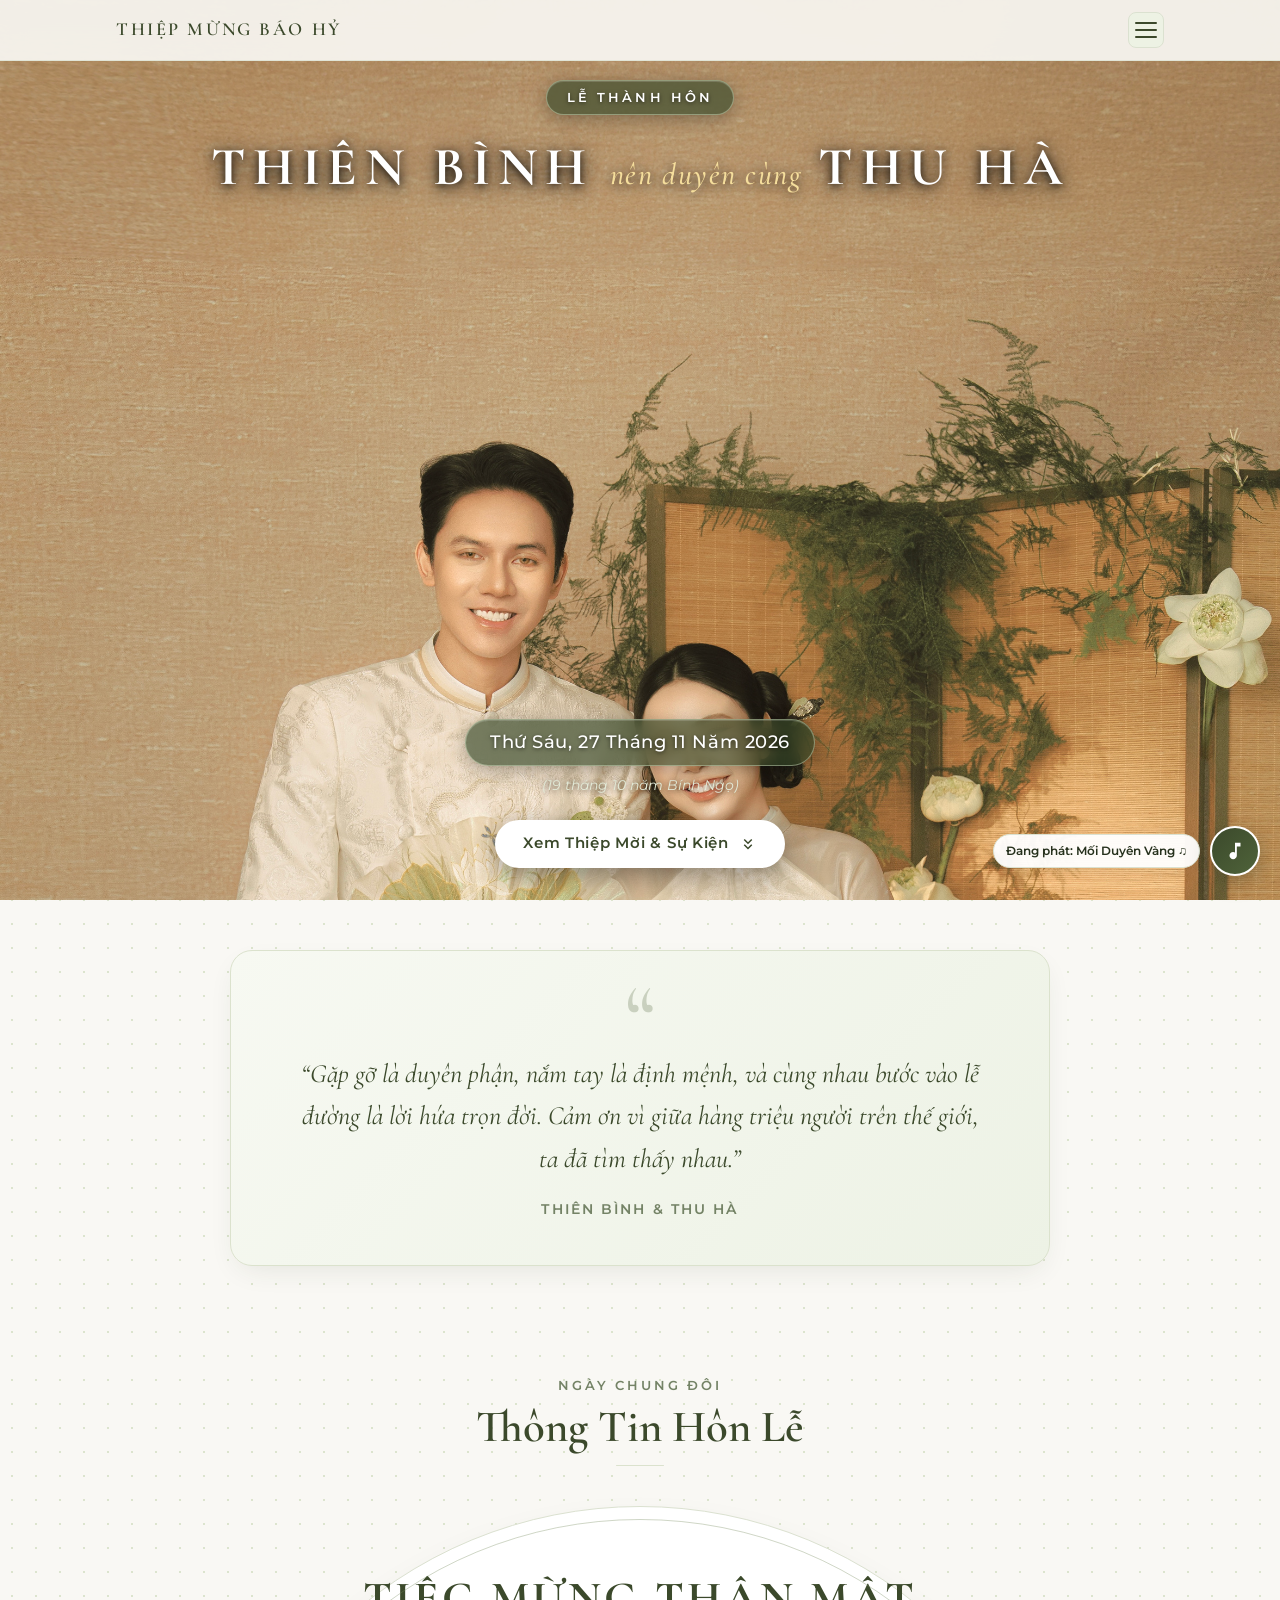
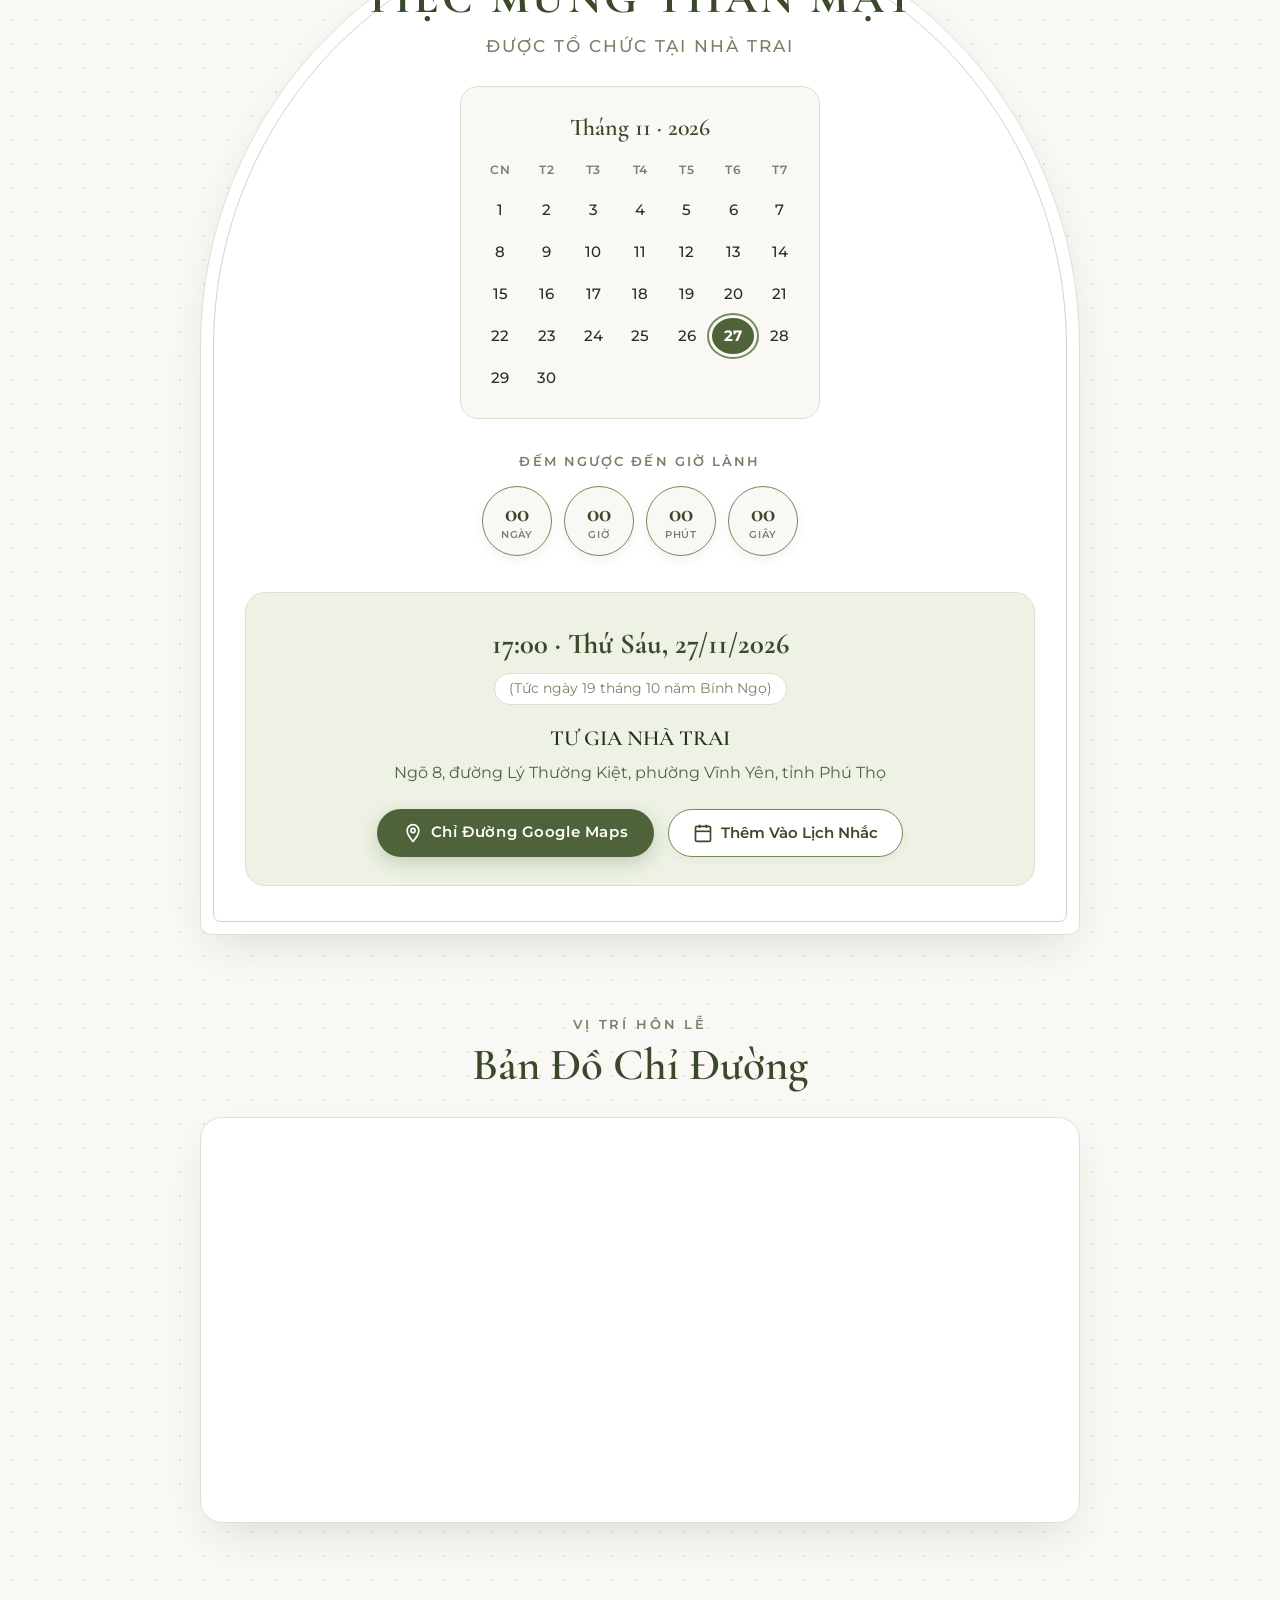
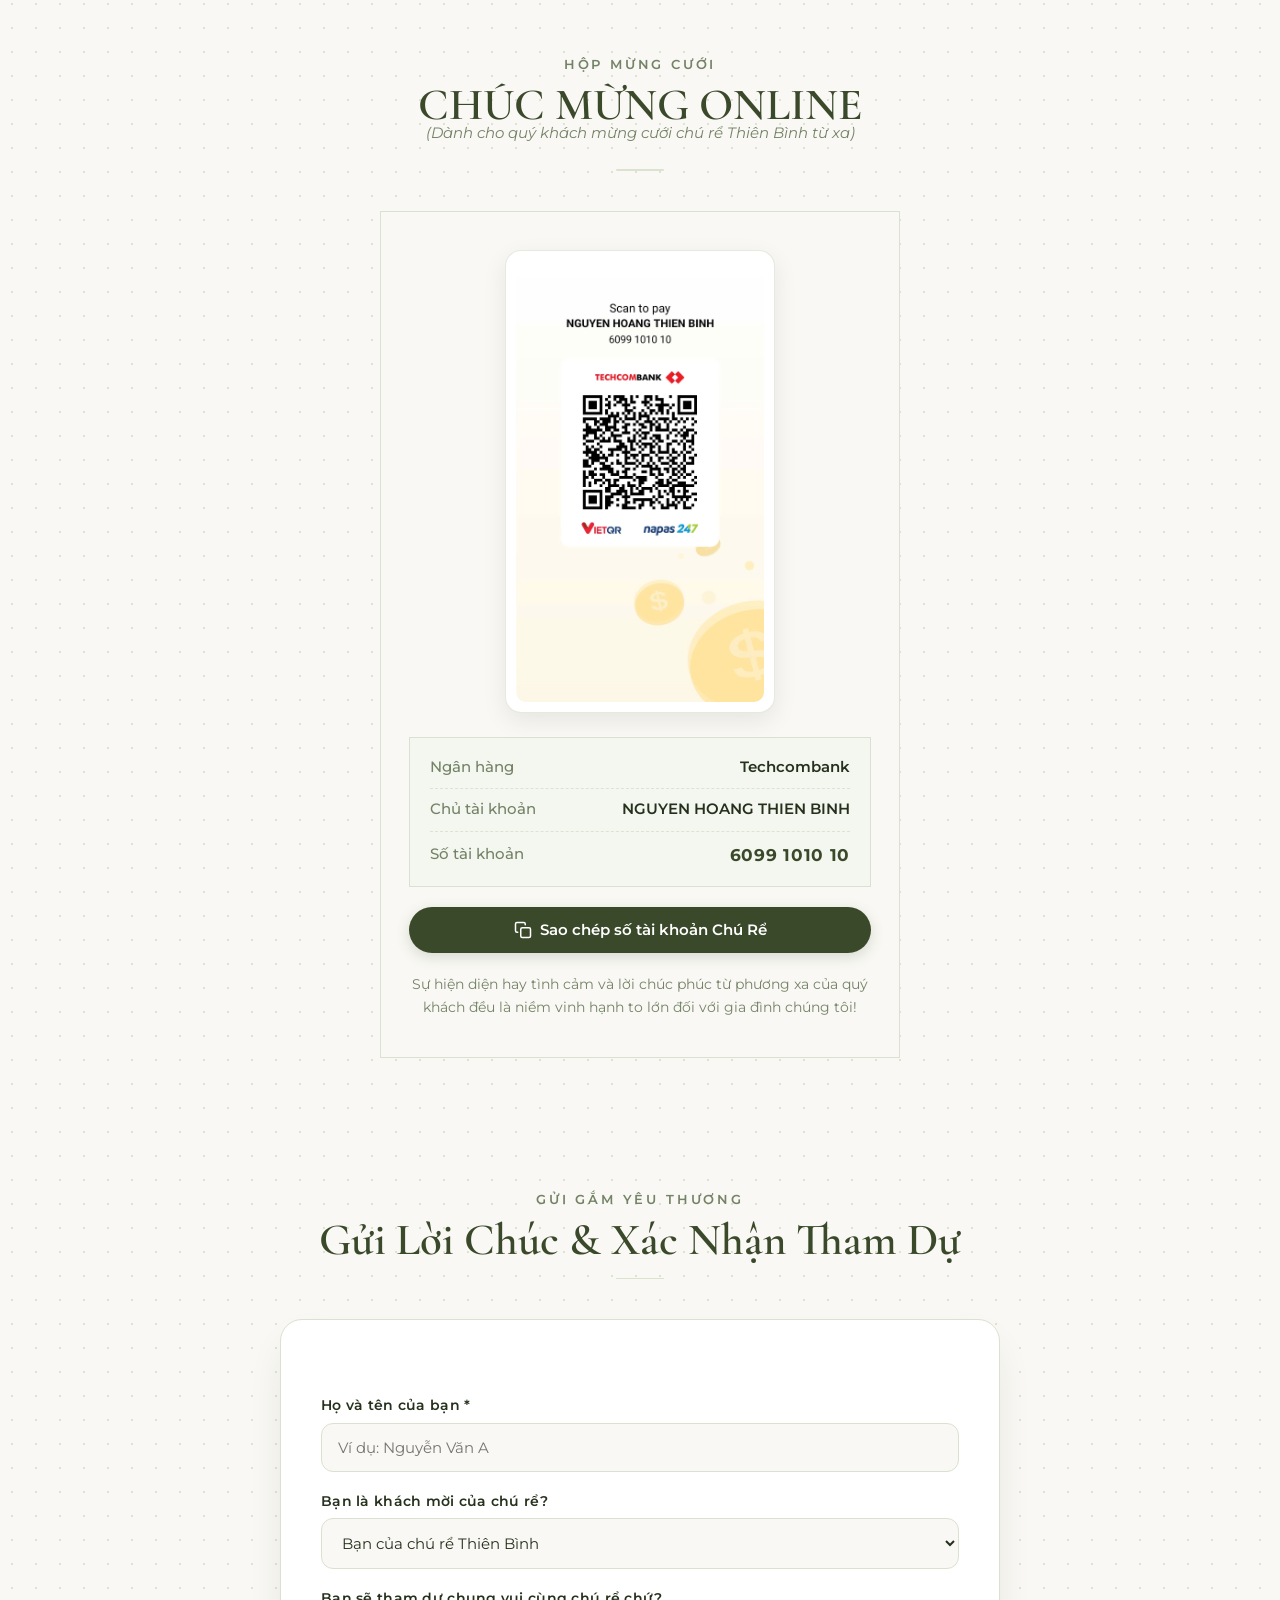
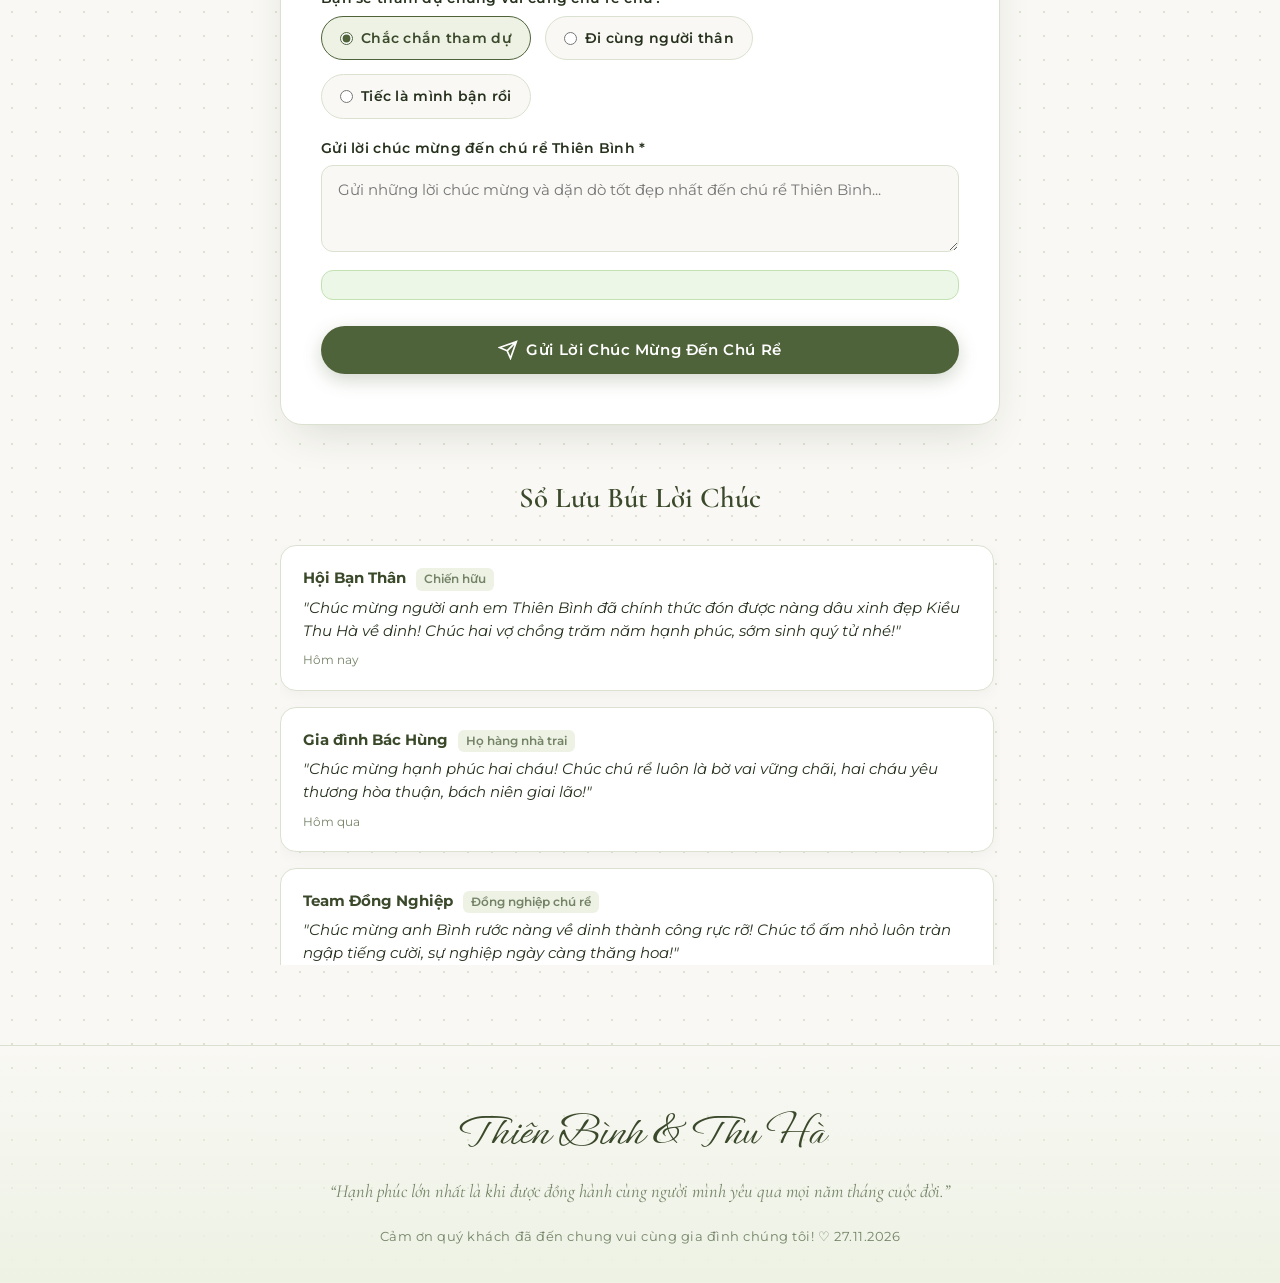
==== commit ac67b4bd: "fix(index): dich cum tieu de hero len tren tranh cham vao dau chu re" ====
--- a/index.html
+++ b/index.html
@@ -27,9 +27,26 @@
   <link href="https://fonts.googleapis.com/css2?family=Cormorant+Garamond:ital,wght@0,400;0,500;0,600;0,700;1,400;1,600&family=Ephesis&family=Montserrat:ital,wght@0,300;0,400;0,500;0,600;0,700;1,400&family=Playfair+Display:ital,wght@0,500;0,600;0,700;1,400&display=swap" rel="stylesheet">
 
   <!-- Stylesheet -->
-  <link rel="stylesheet" href="css/style.css?v=20261023_2245">
+  <link rel="stylesheet" href="css/style.css?v=20261023_2320">
+  <style>
+    /* Riêng trang chính https://binhha-wedding.github.io/ (index.html):
+       Dịch cụm tiêu đề và tên cặp đôi lên trên để thoáng khoảng trống, không bị dính chữ vào đầu chú rể */
+    .hero-top-block {
+      margin-top: 8px !important;
+    }
+    @media (max-width: 768px) {
+      .hero-top-block {
+        margin-top: 10px !important;
+      }
+    }
+    @media (max-width: 480px) {
+      .hero-top-block {
+        margin-top: 8px !important;
+      }
+    }
+  </style>
 </head>
-<body data-page="groom">
+<body data-page="groom" class="page-main-landing">
 
   <!-- Background Audio (Mối Duyên Vàng) -->
   <audio id="bg-music" loop preload="auto">
--- a/css/style.css
+++ b/css/style.css
@@ -544,6 +544,10 @@
   margin-top: 24px;
 }
 
+body.page-main-landing .hero-top-block {
+  margin-top: 8px;
+}
+
 .hero-face-clearance {
   flex: 1;
   min-height: 110px;
@@ -1612,6 +1616,10 @@
     margin-top: 45px;
   }
 
+  body.page-main-landing .hero-top-block {
+    margin-top: 10px;
+  }
+
   .hero-face-clearance {
     flex: 1;
     min-height: 80px;
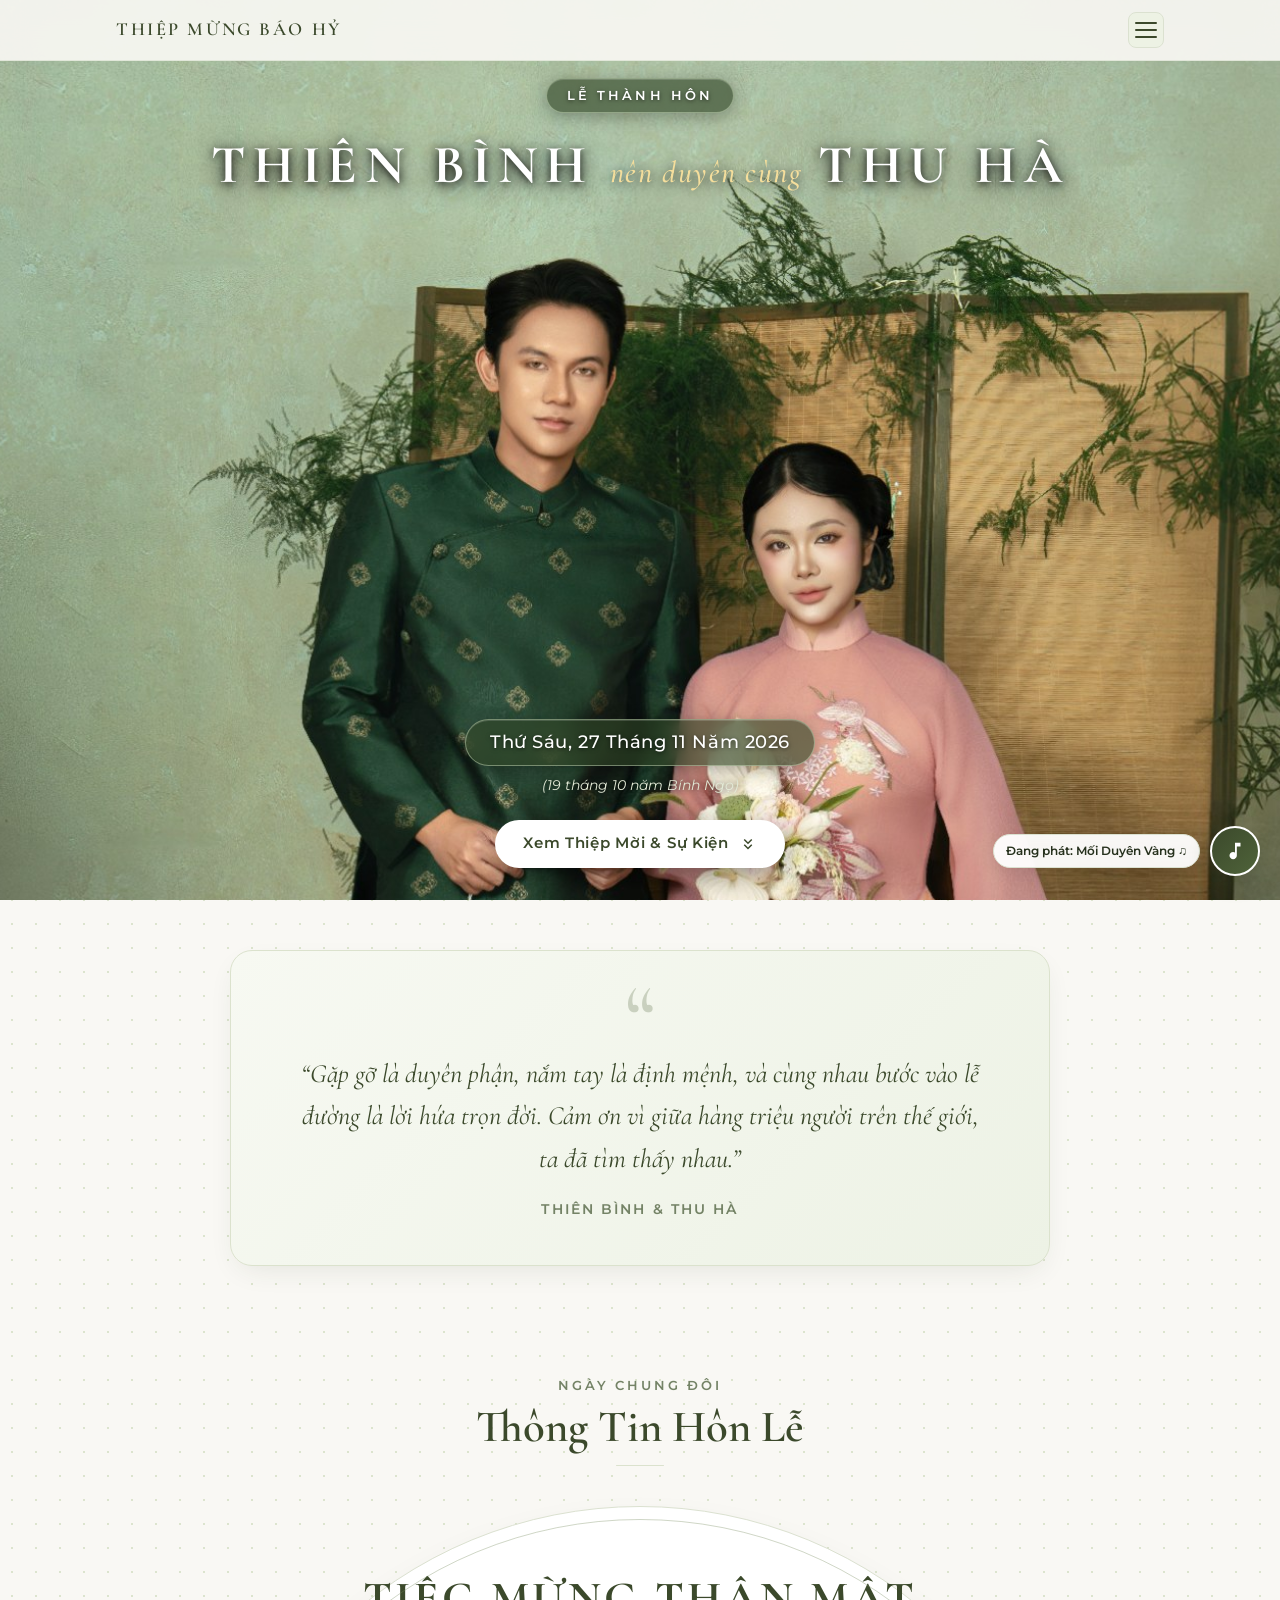
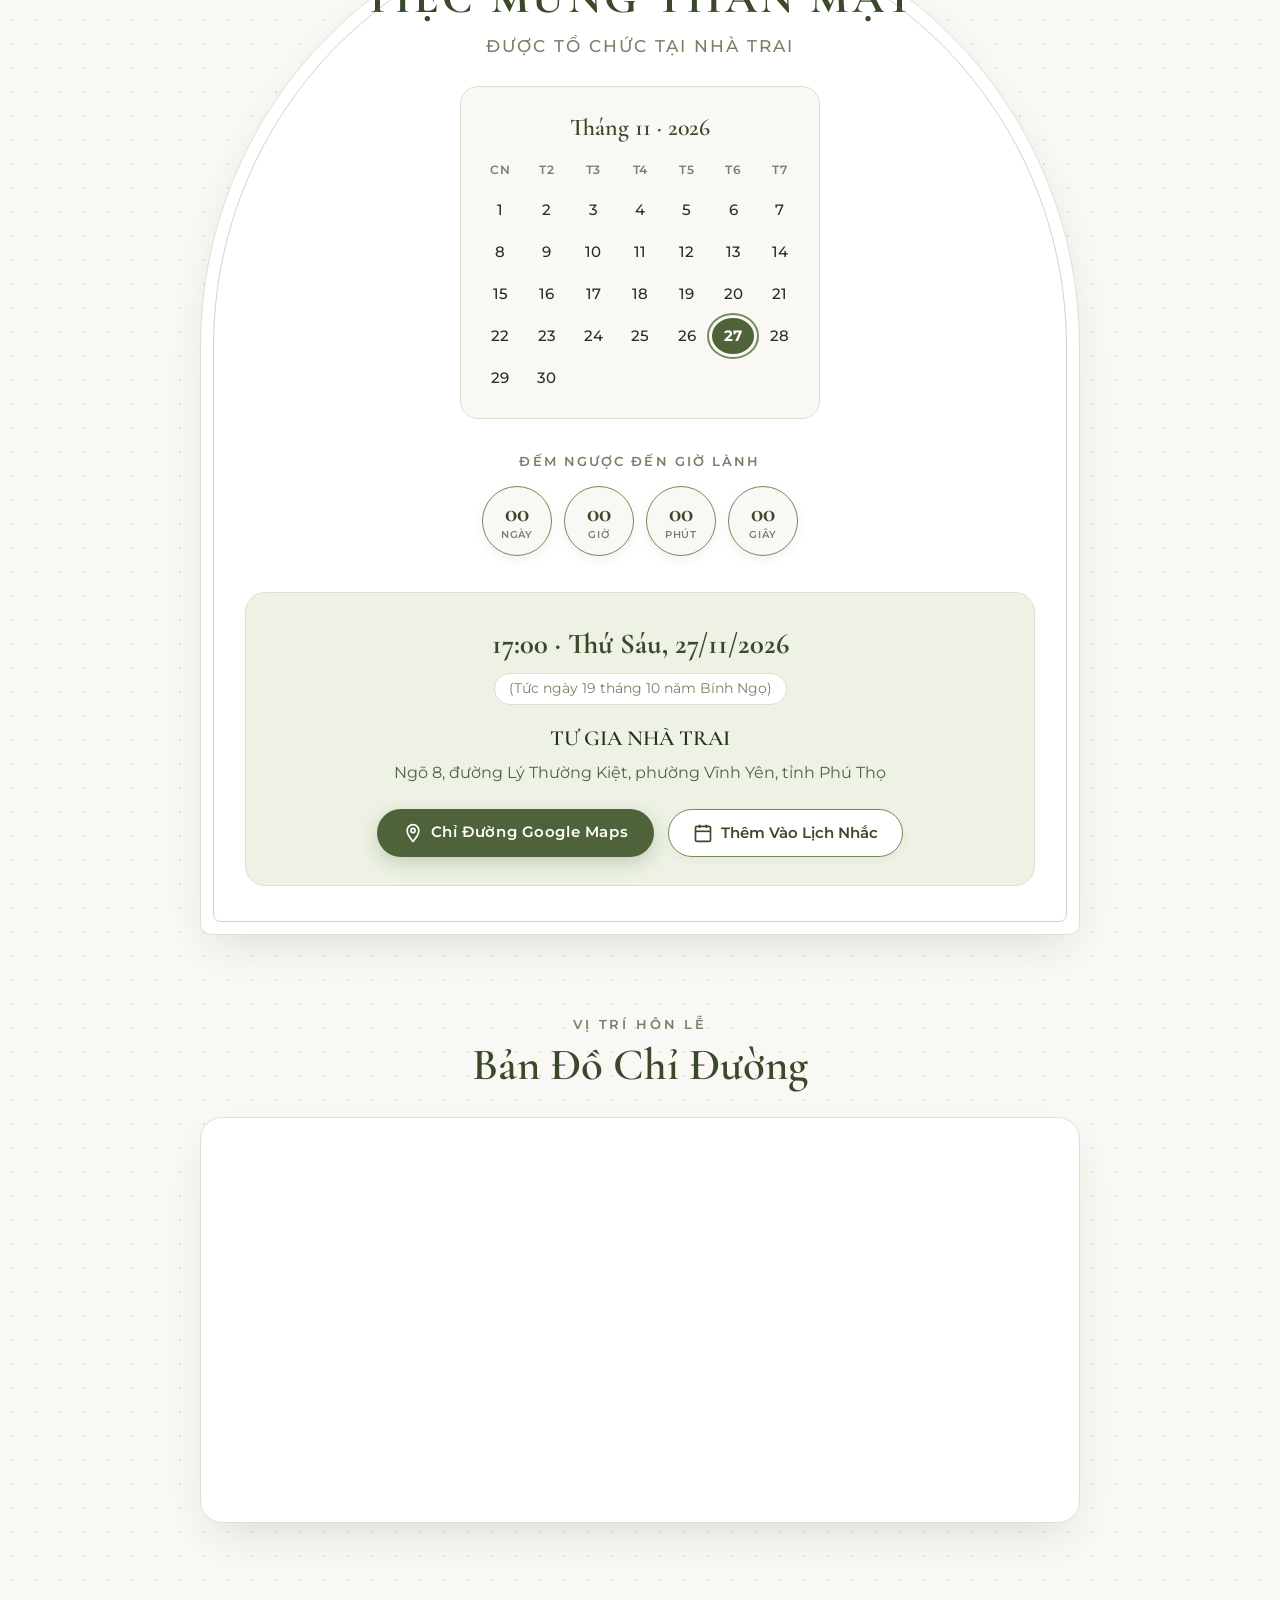
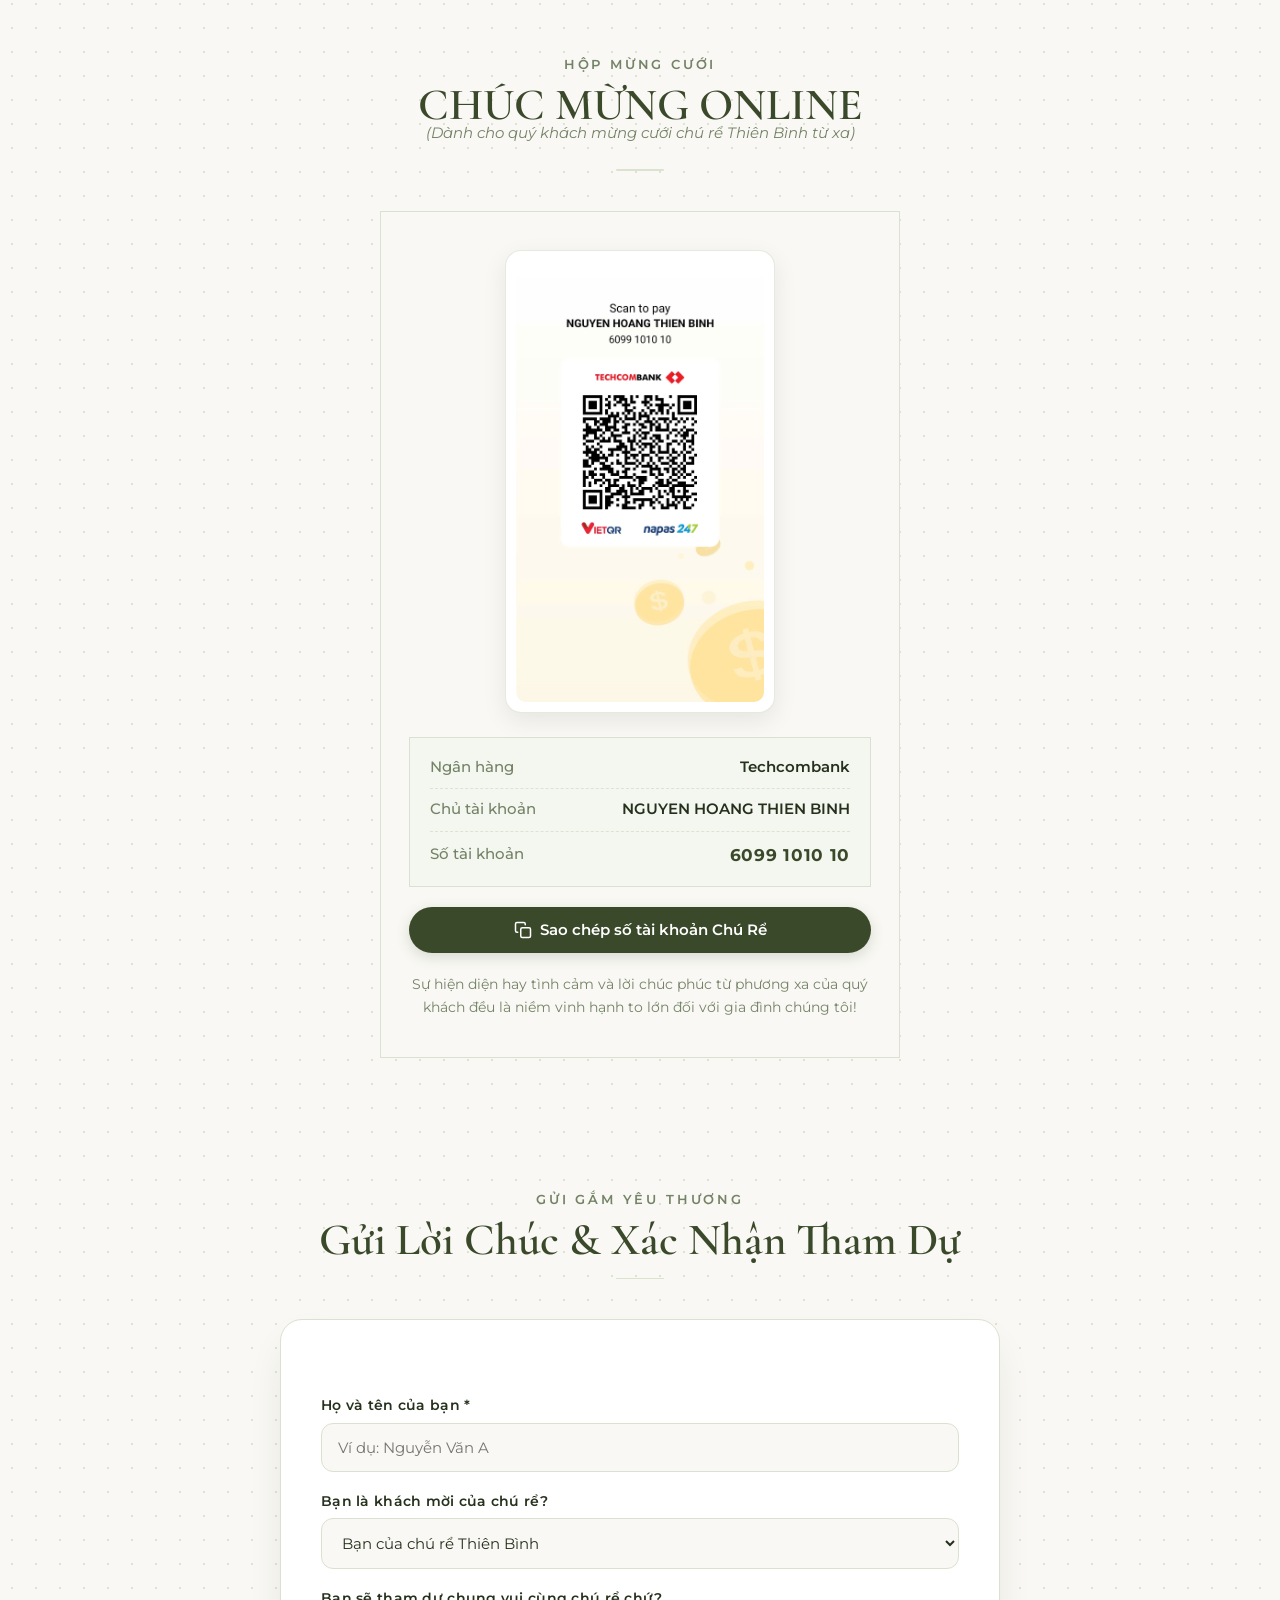
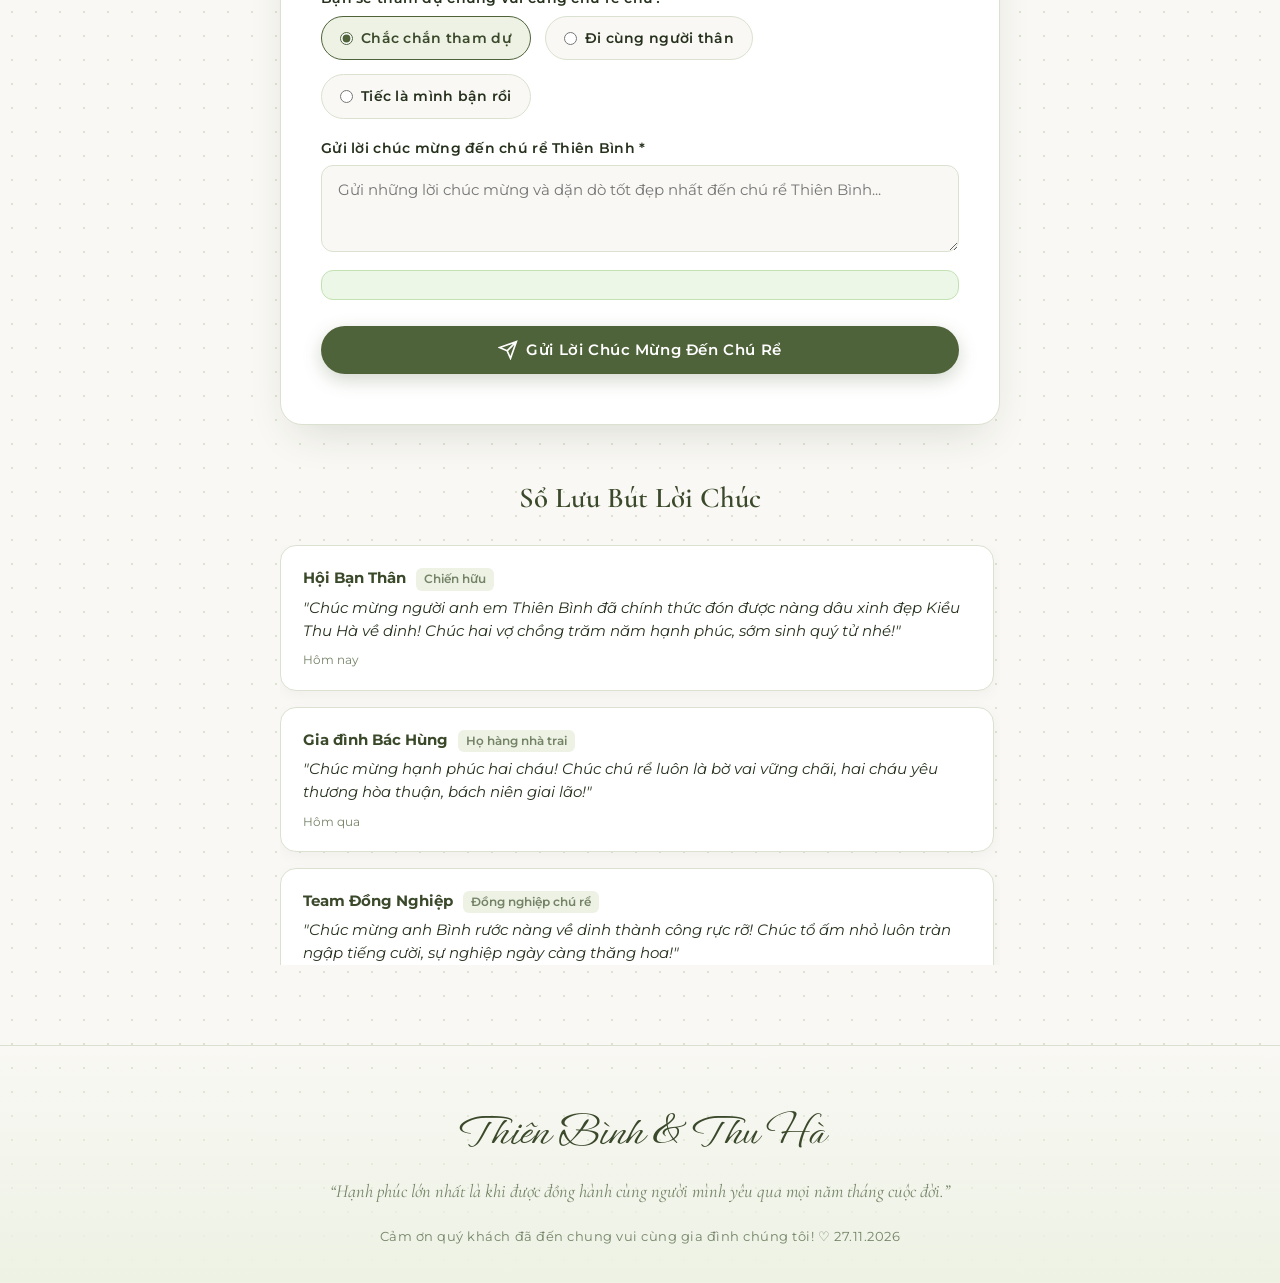
==== commit 3f67469e: "fix(hero): dich cum tieu de va ten len cao hon cho can doi tren binhha.html va index.html" ====
--- a/index.html
+++ b/index.html
@@ -27,21 +27,20 @@
   <link href="https://fonts.googleapis.com/css2?family=Cormorant+Garamond:ital,wght@0,400;0,500;0,600;0,700;1,400;1,600&family=Ephesis&family=Montserrat:ital,wght@0,300;0,400;0,500;0,600;0,700;1,400&family=Playfair+Display:ital,wght@0,500;0,600;0,700;1,400&display=swap" rel="stylesheet">
 
   <!-- Stylesheet -->
-  <link rel="stylesheet" href="css/style.css?v=20261023_2320">
+  <link rel="stylesheet" href="css/style.css?v=20261023_2355">
   <style>
-    /* Riêng trang chính https://binhha-wedding.github.io/ (index.html):
-       Dịch cụm tiêu đề và tên cặp đôi lên trên để thoáng khoảng trống, không bị dính chữ vào đầu chú rể */
+    /* Dịch cụm tiêu đề và tên cặp đôi lên trên để thoáng khoảng trống, cân đối và không bị dính chữ vào đầu chú rể */
     .hero-top-block {
-      margin-top: 8px !important;
+      margin-top: 6px !important;
     }
     @media (max-width: 768px) {
       .hero-top-block {
-        margin-top: 10px !important;
+        margin-top: 6px !important;
       }
     }
     @media (max-width: 480px) {
       .hero-top-block {
-        margin-top: 8px !important;
+        margin-top: 4px !important;
       }
     }
   </style>
--- a/css/style.css
+++ b/css/style.css
@@ -541,11 +541,11 @@
   display: flex;
   flex-direction: column;
   align-items: center;
-  margin-top: 24px;
+  margin-top: 6px;
 }
 
 body.page-main-landing .hero-top-block {
-  margin-top: 8px;
+  margin-top: 6px;
 }
 
 .hero-face-clearance {
@@ -1613,11 +1613,11 @@
   }
 
   .hero-top-block {
-    margin-top: 45px;
+    margin-top: 6px;
   }
 
   body.page-main-landing .hero-top-block {
-    margin-top: 10px;
+    margin-top: 6px;
   }
 
   .hero-face-clearance {
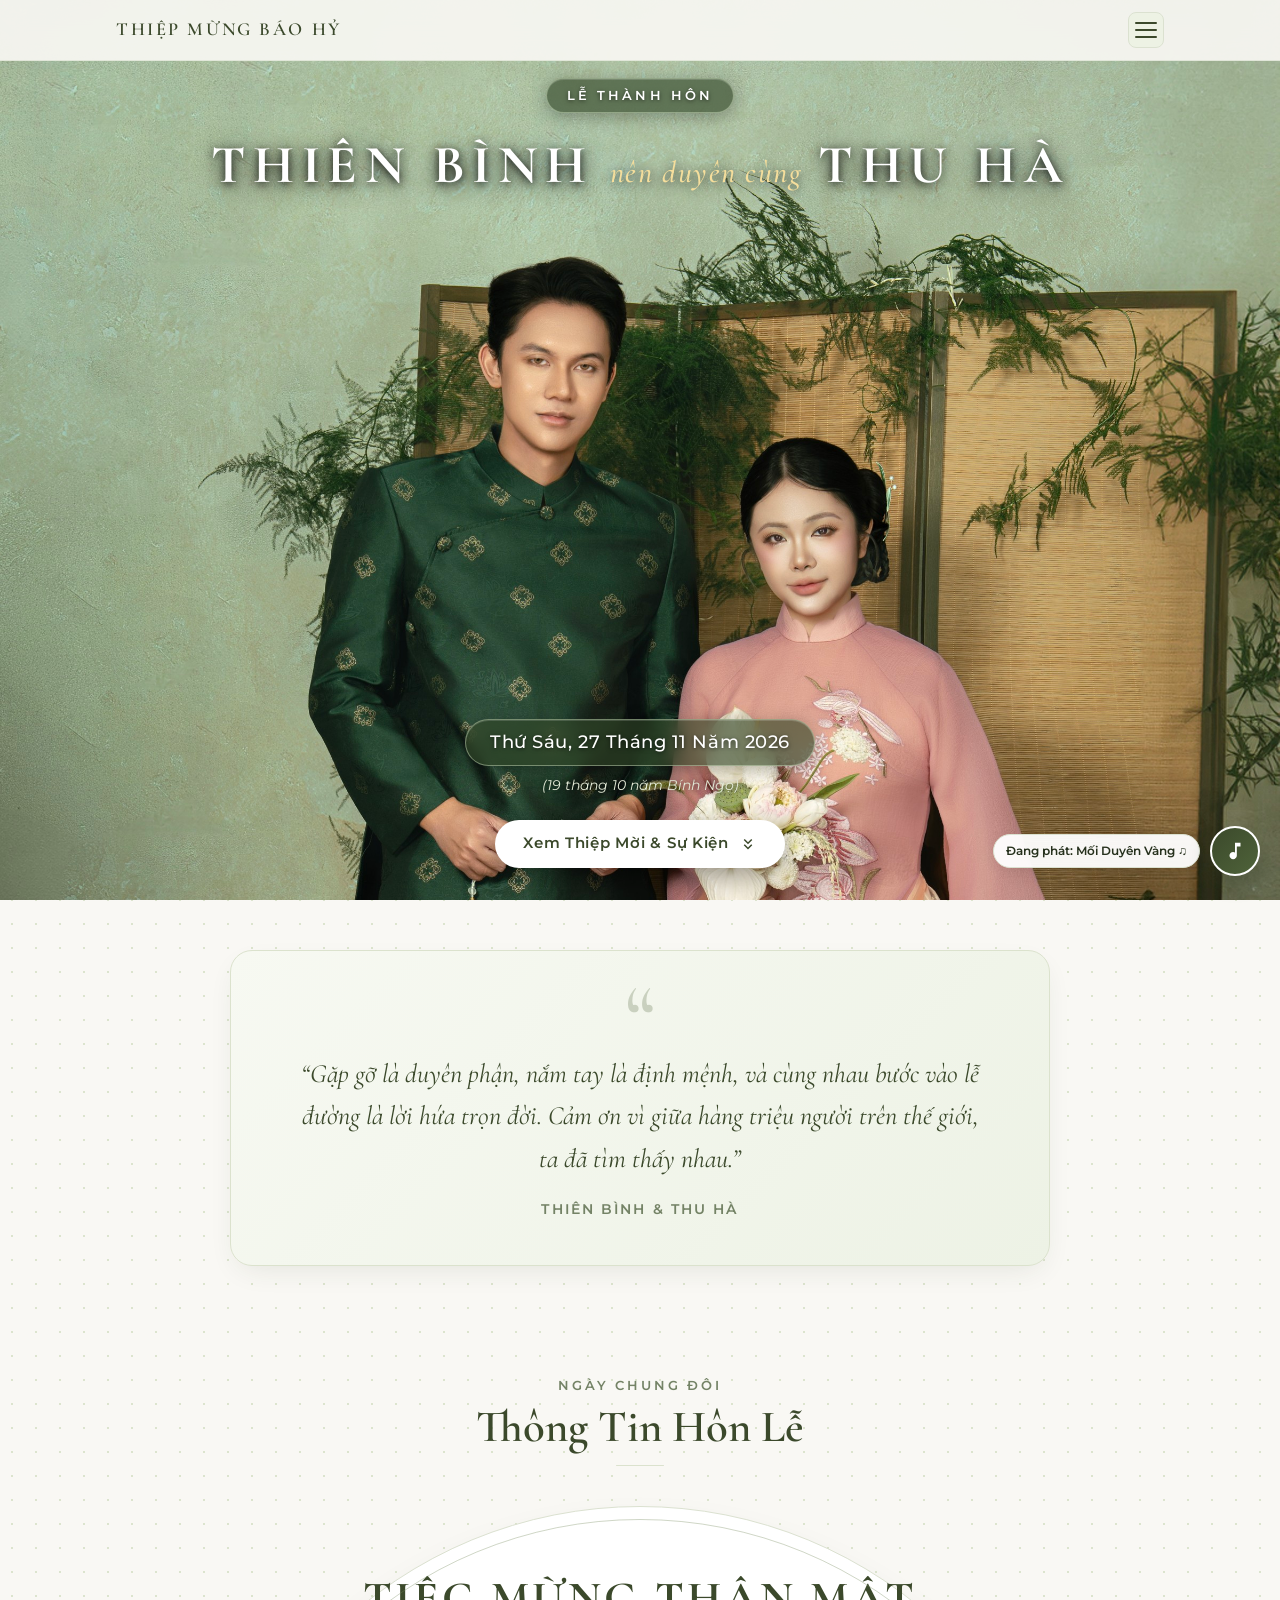
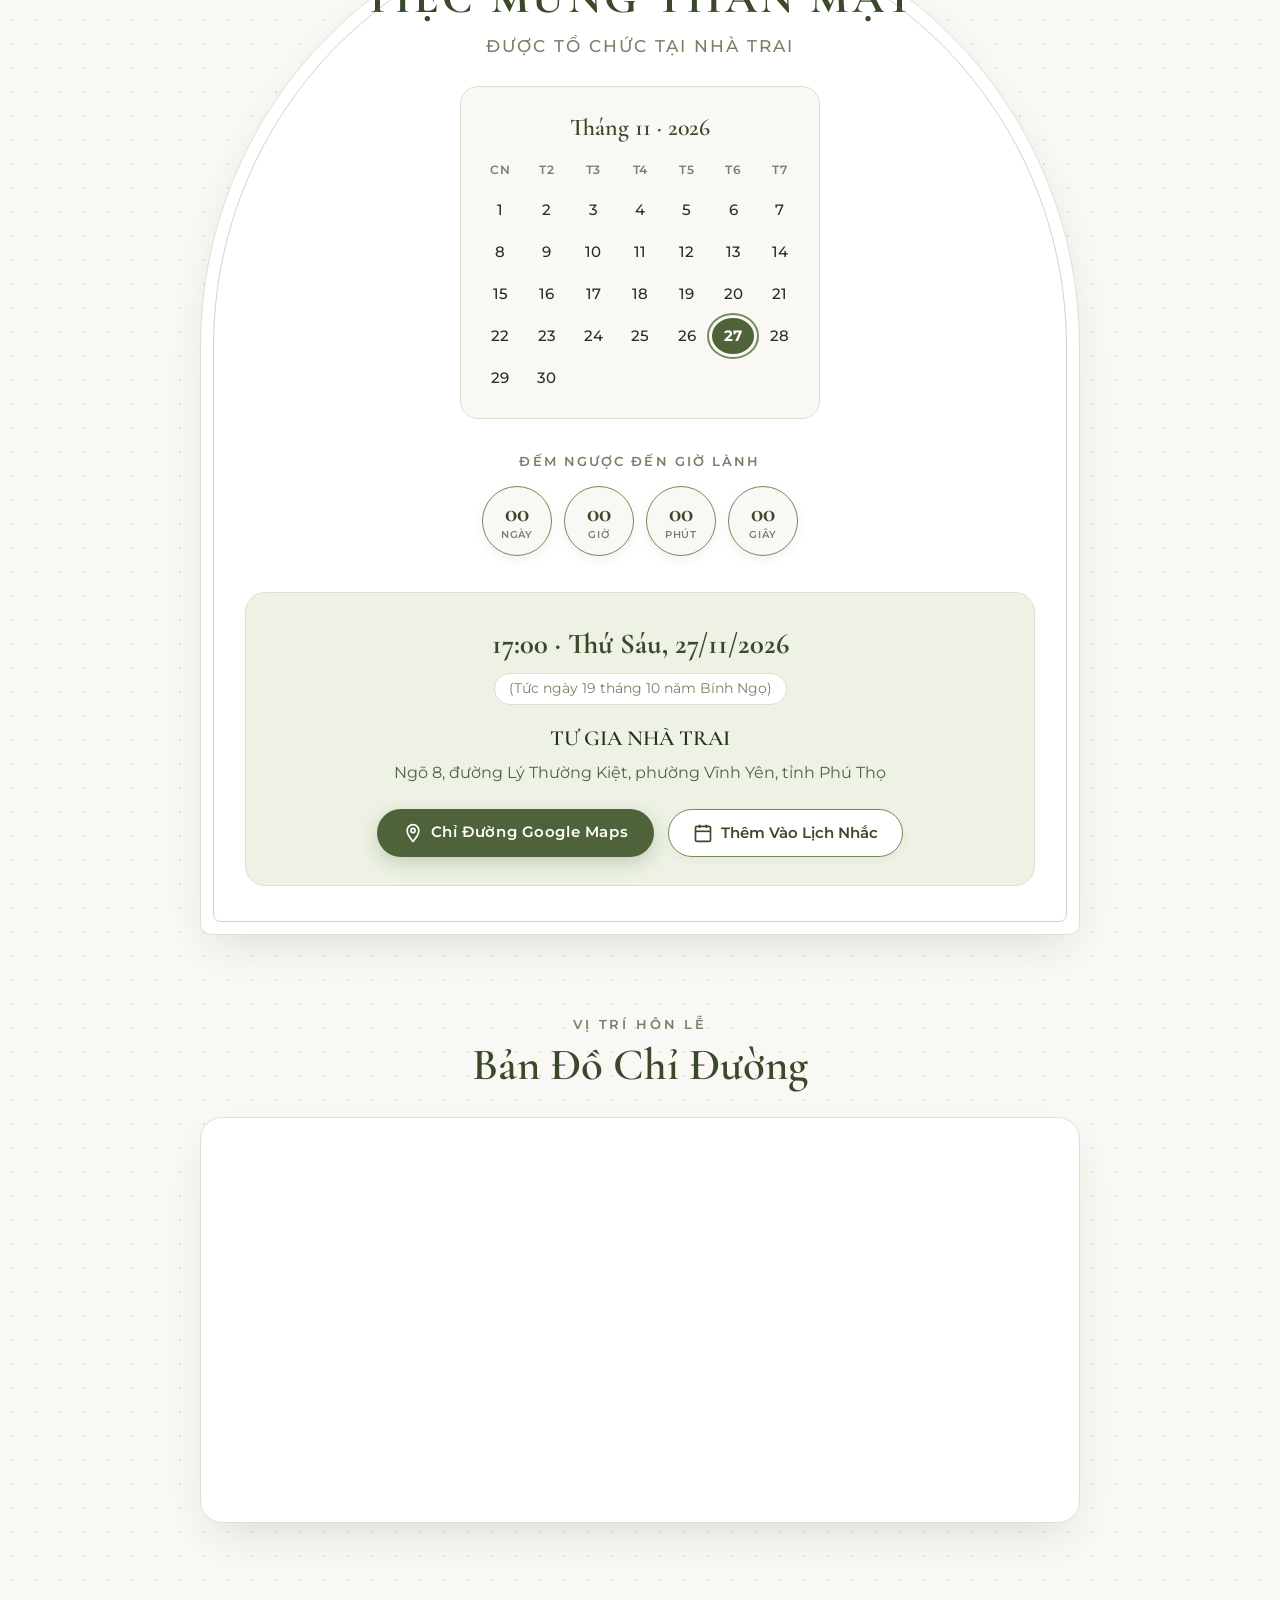
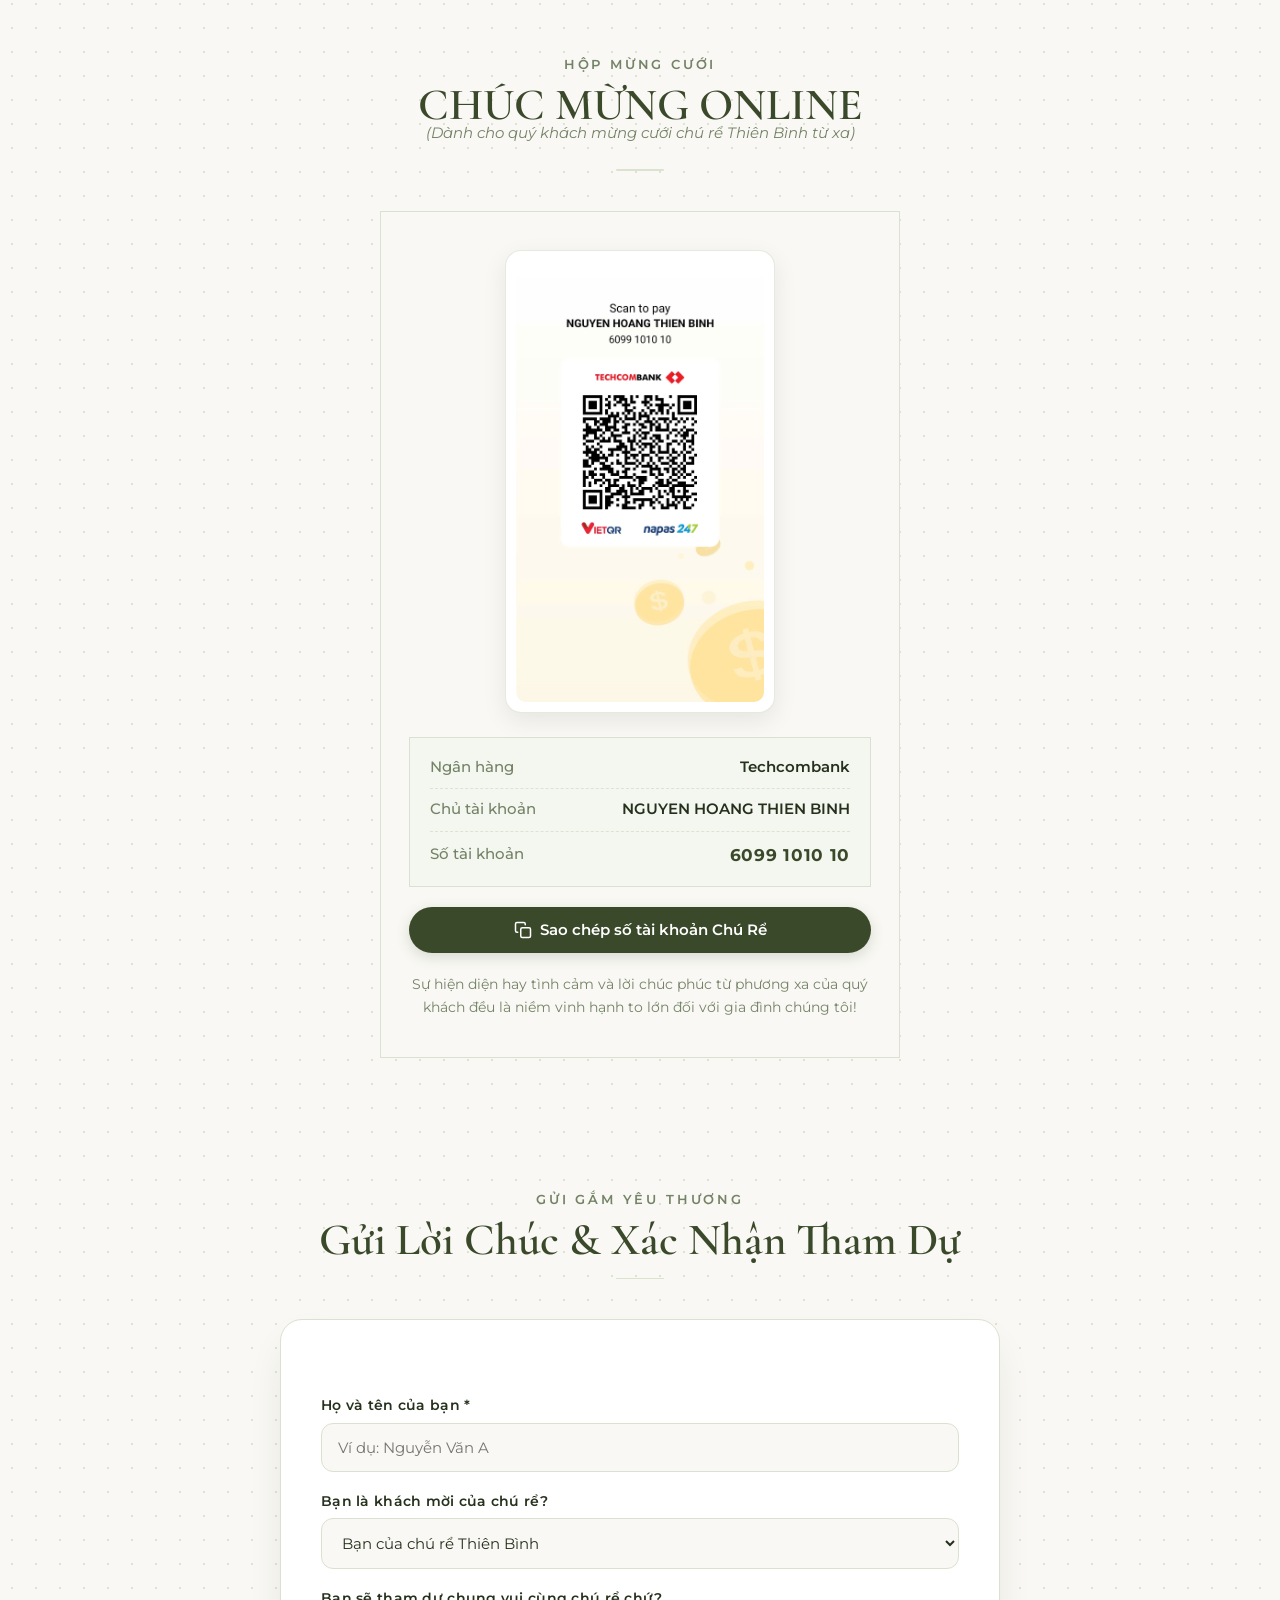
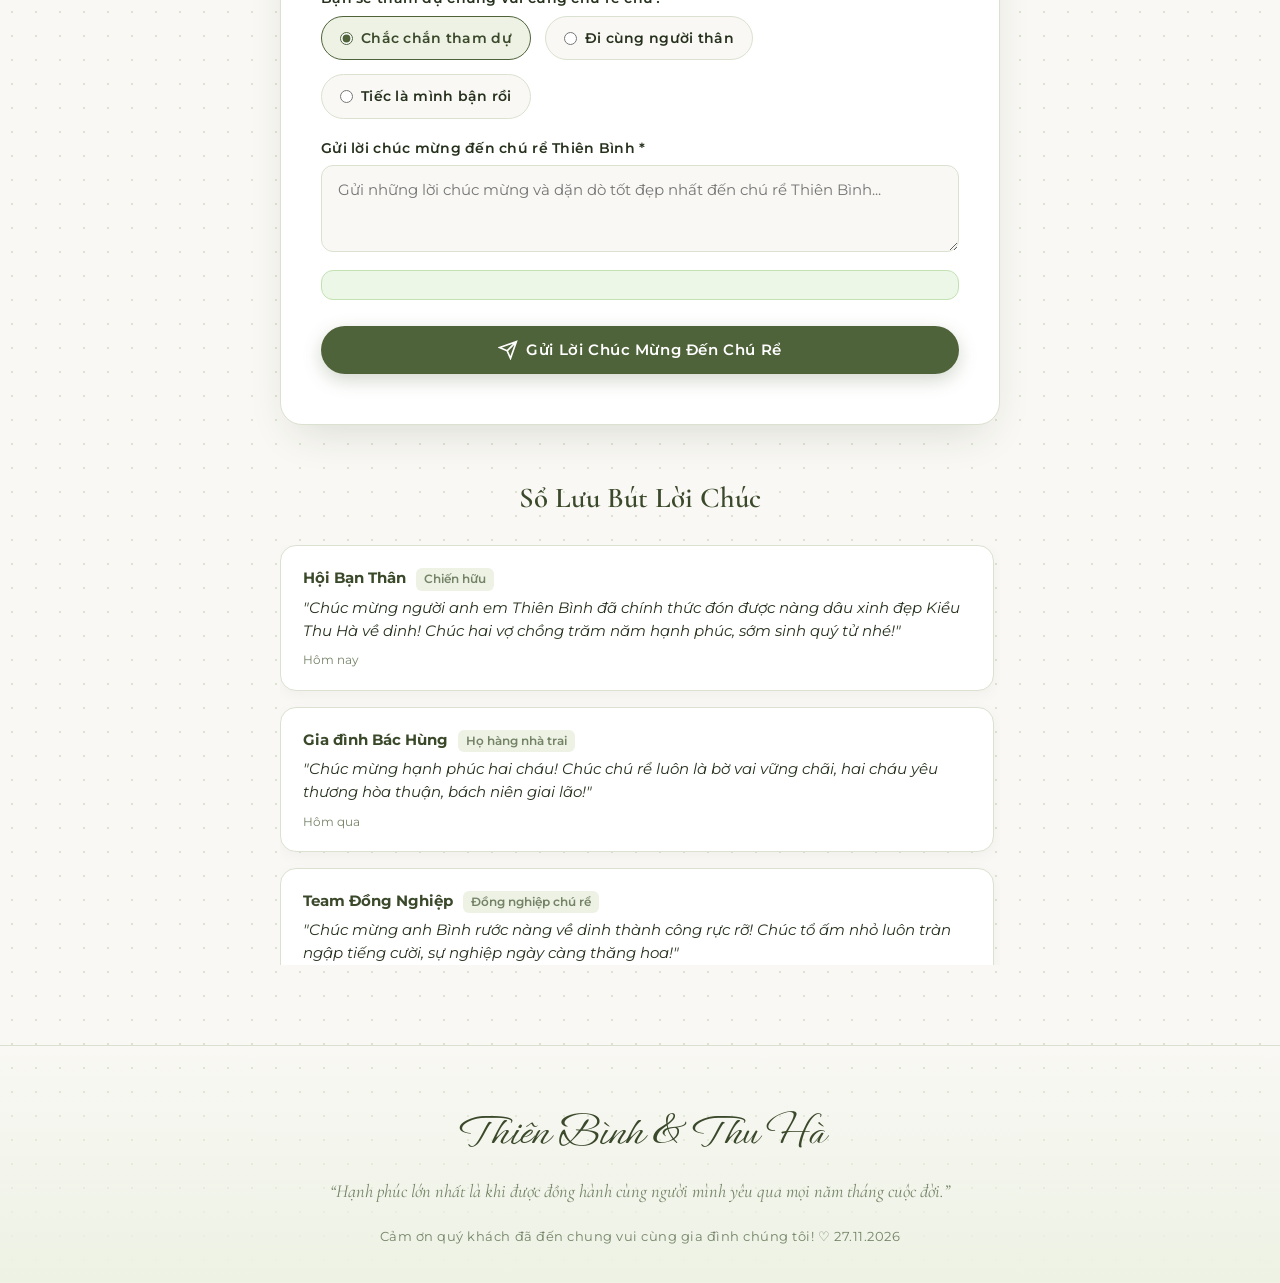
==== commit 79362d4c: "fix(image): nang cap anh hero sang anh goc Display P3 4K sieu net va toi uu loadData" ====
--- a/index.html
+++ b/index.html
@@ -526,6 +526,6 @@
   </script>
 
   <!-- JavaScript -->
-  <script src="js/main.js?v=20261023_1720"></script>
+  <script src="js/main.js?v=20261024_0005"></script>
 </body>
 </html>
--- a/css/style.css
+++ b/css/style.css
@@ -511,9 +511,9 @@
   height: 100%;
   object-fit: cover;
   object-position: center 20%;
-  transform: scale(1.02);
-  transform-origin: center 20%;
-  transition: transform 8s ease-out;
+  image-rendering: -webkit-optimize-contrast;
+  image-rendering: auto;
+  transform: none;
 }
 
 .hero-gradient-overlay {
@@ -1600,6 +1600,8 @@
     height: 100%;
     object-fit: cover;
     object-position: center top;
+    image-rendering: -webkit-optimize-contrast;
+    image-rendering: auto;
     transform: none;
     transition: none;
   }
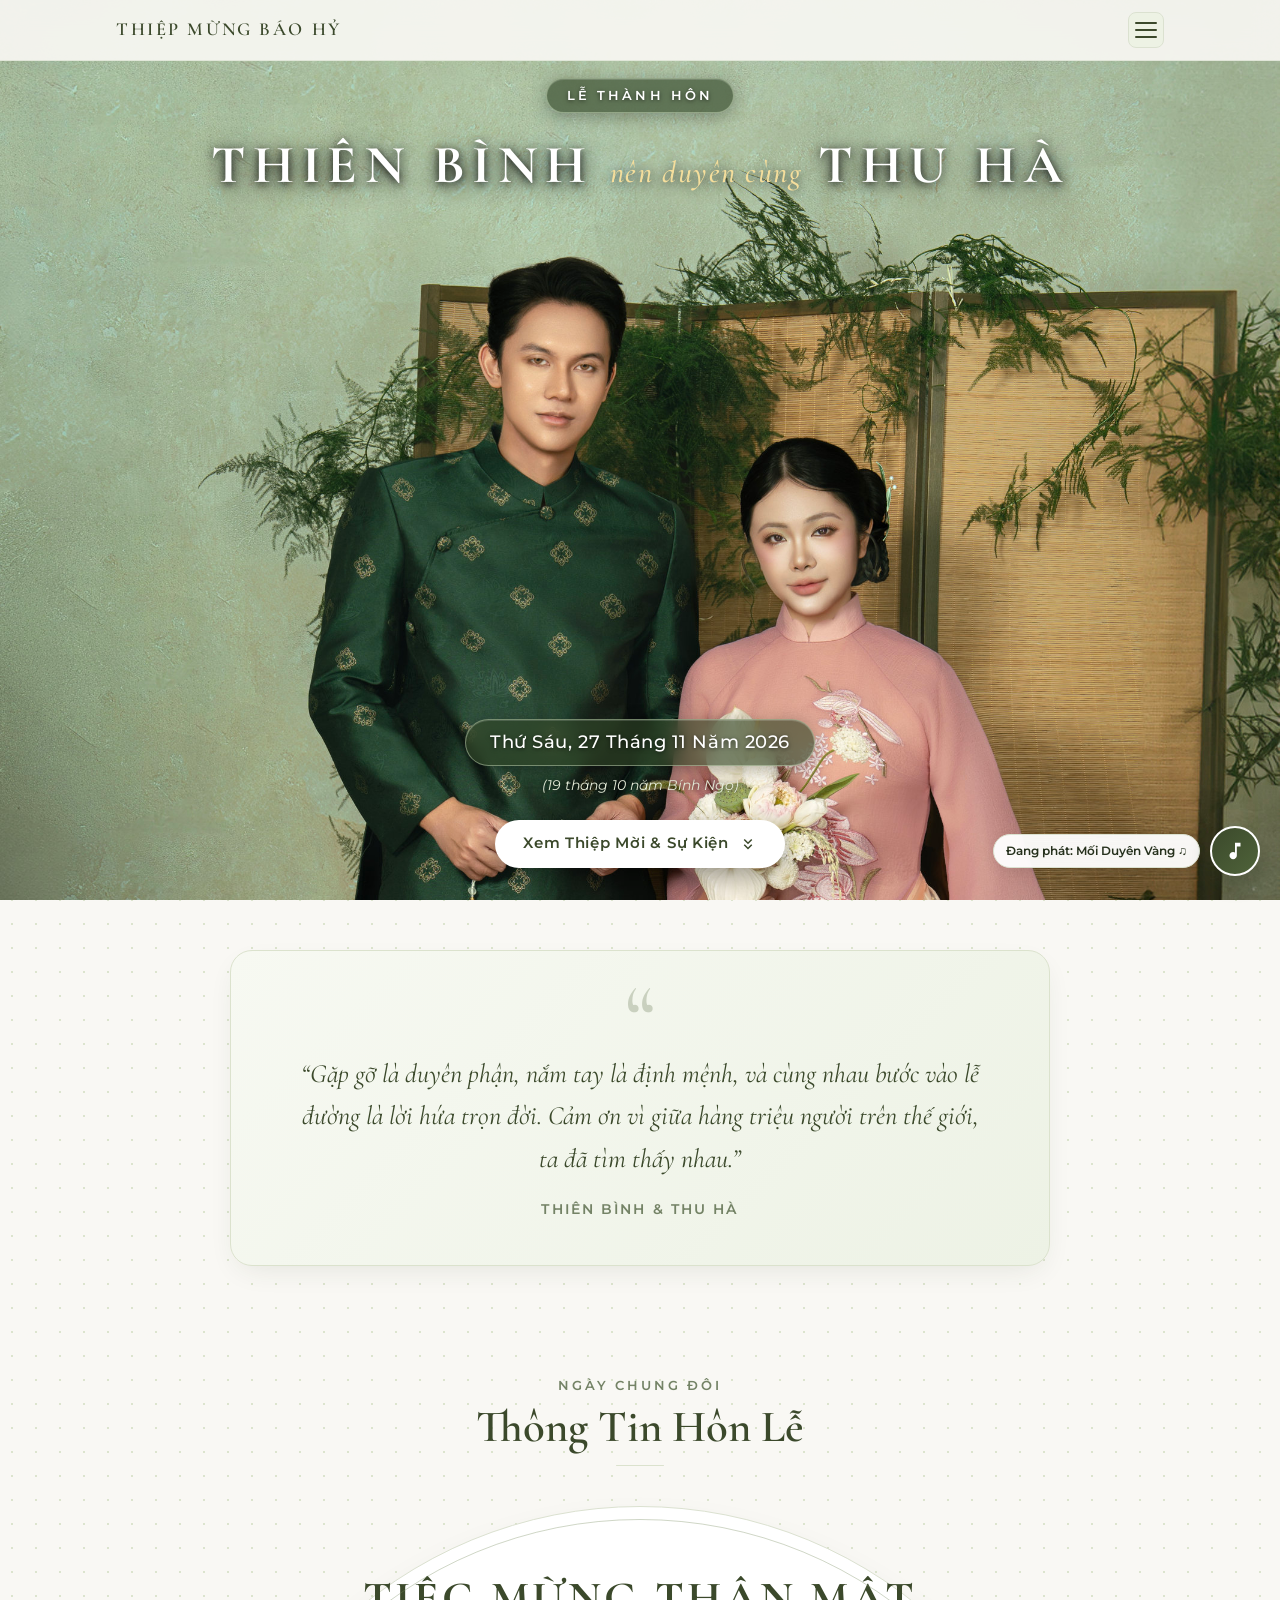
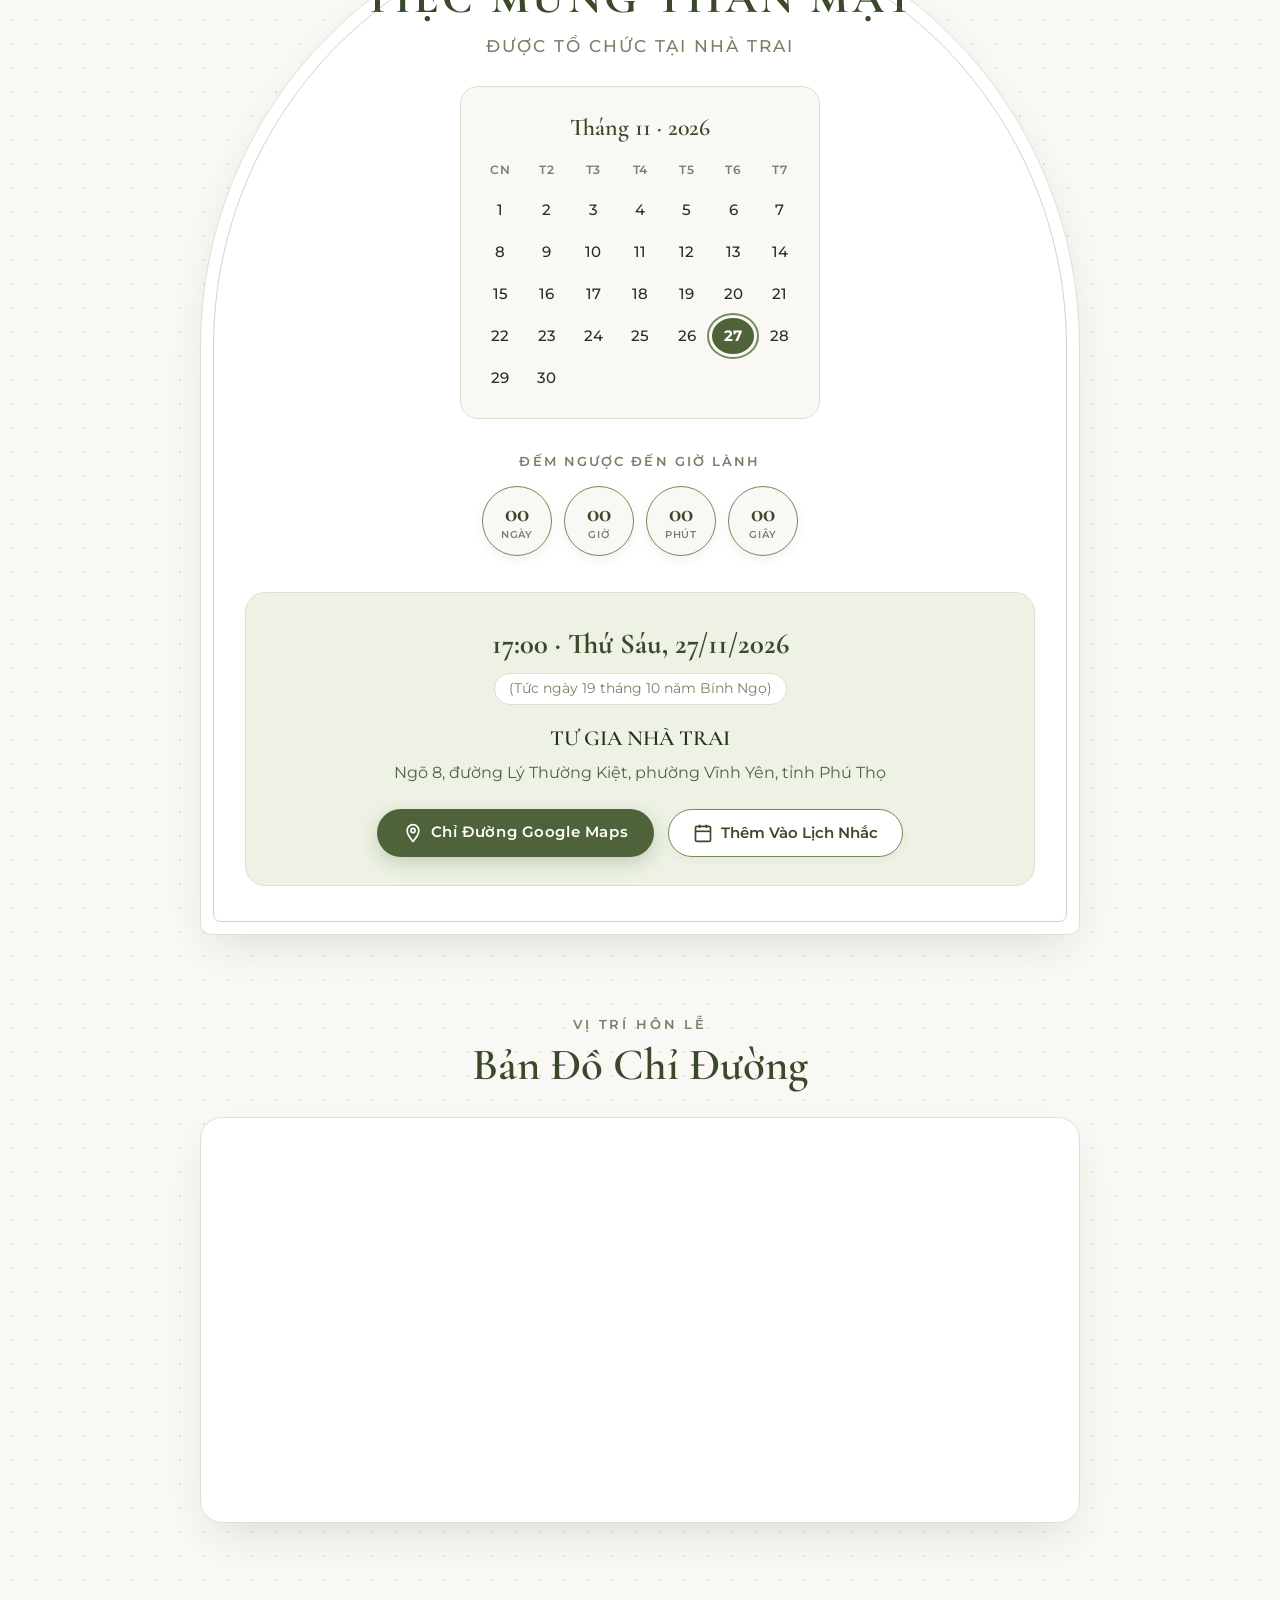
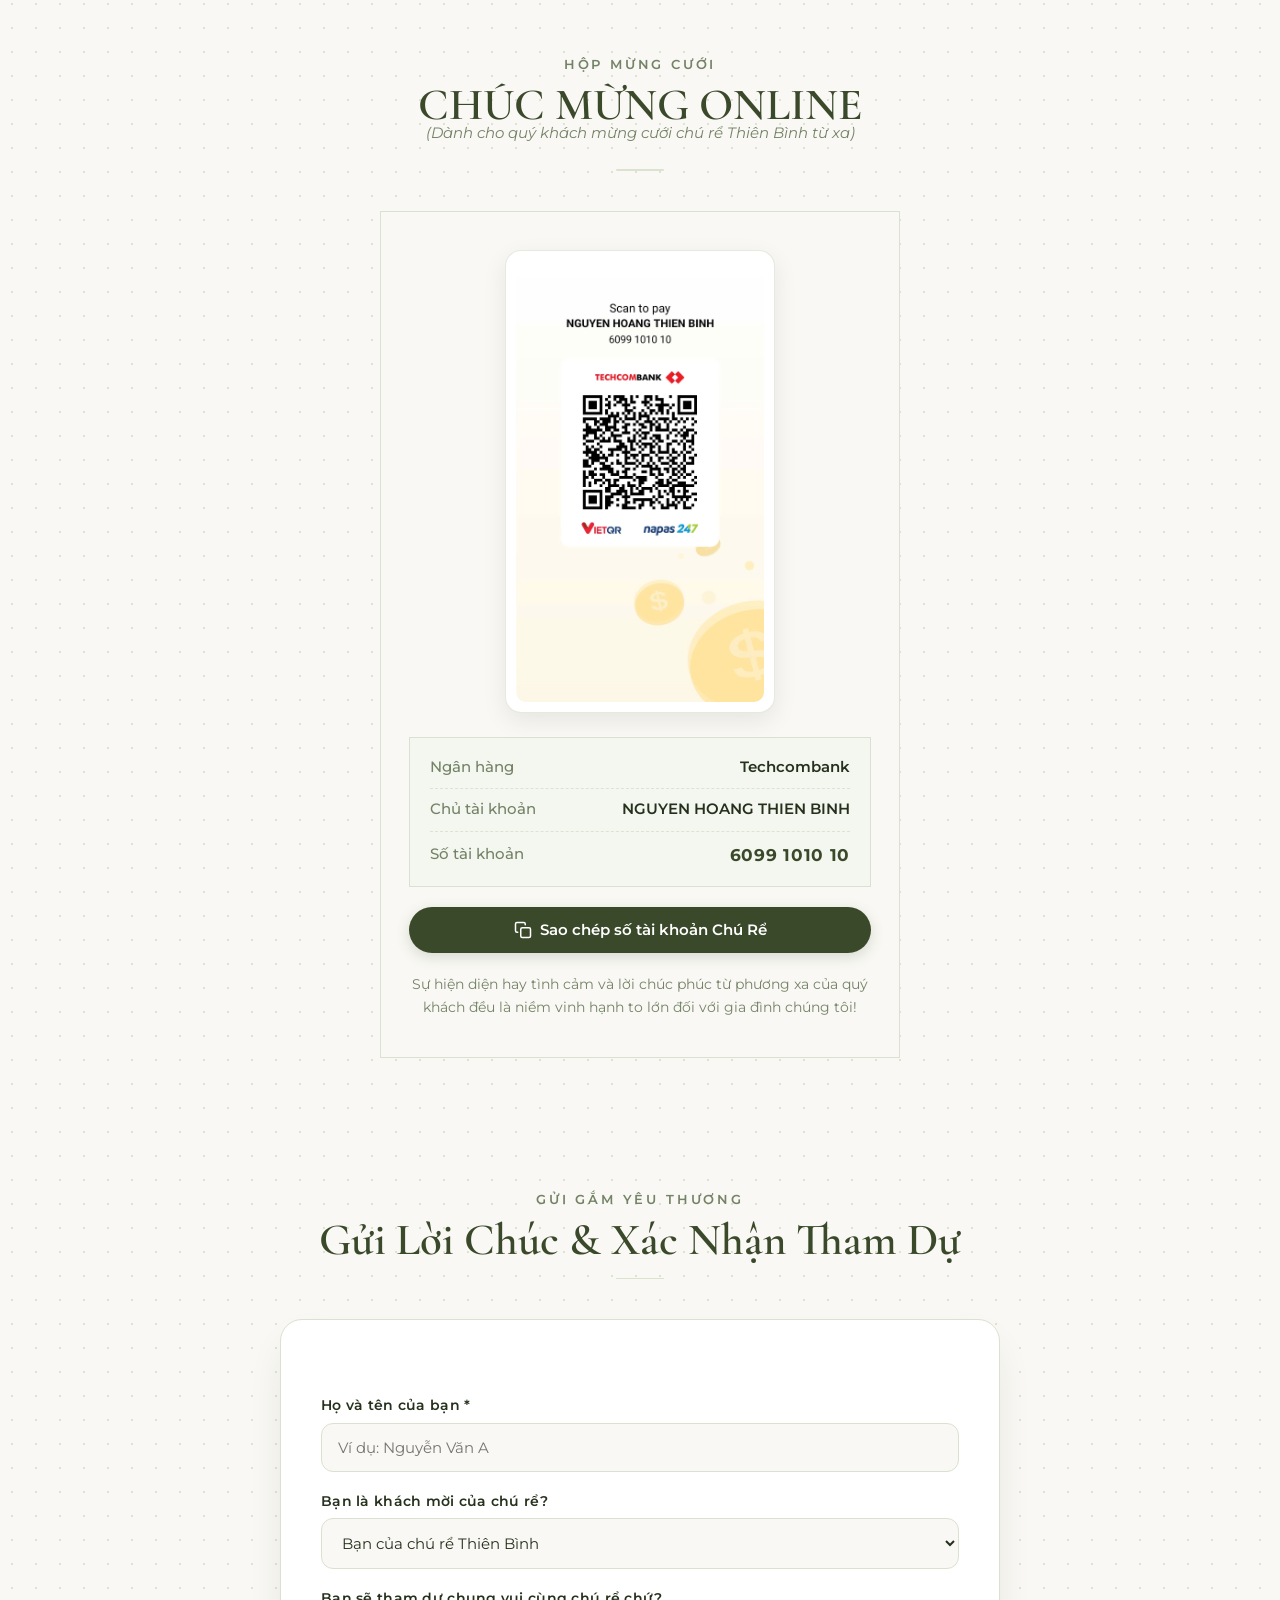
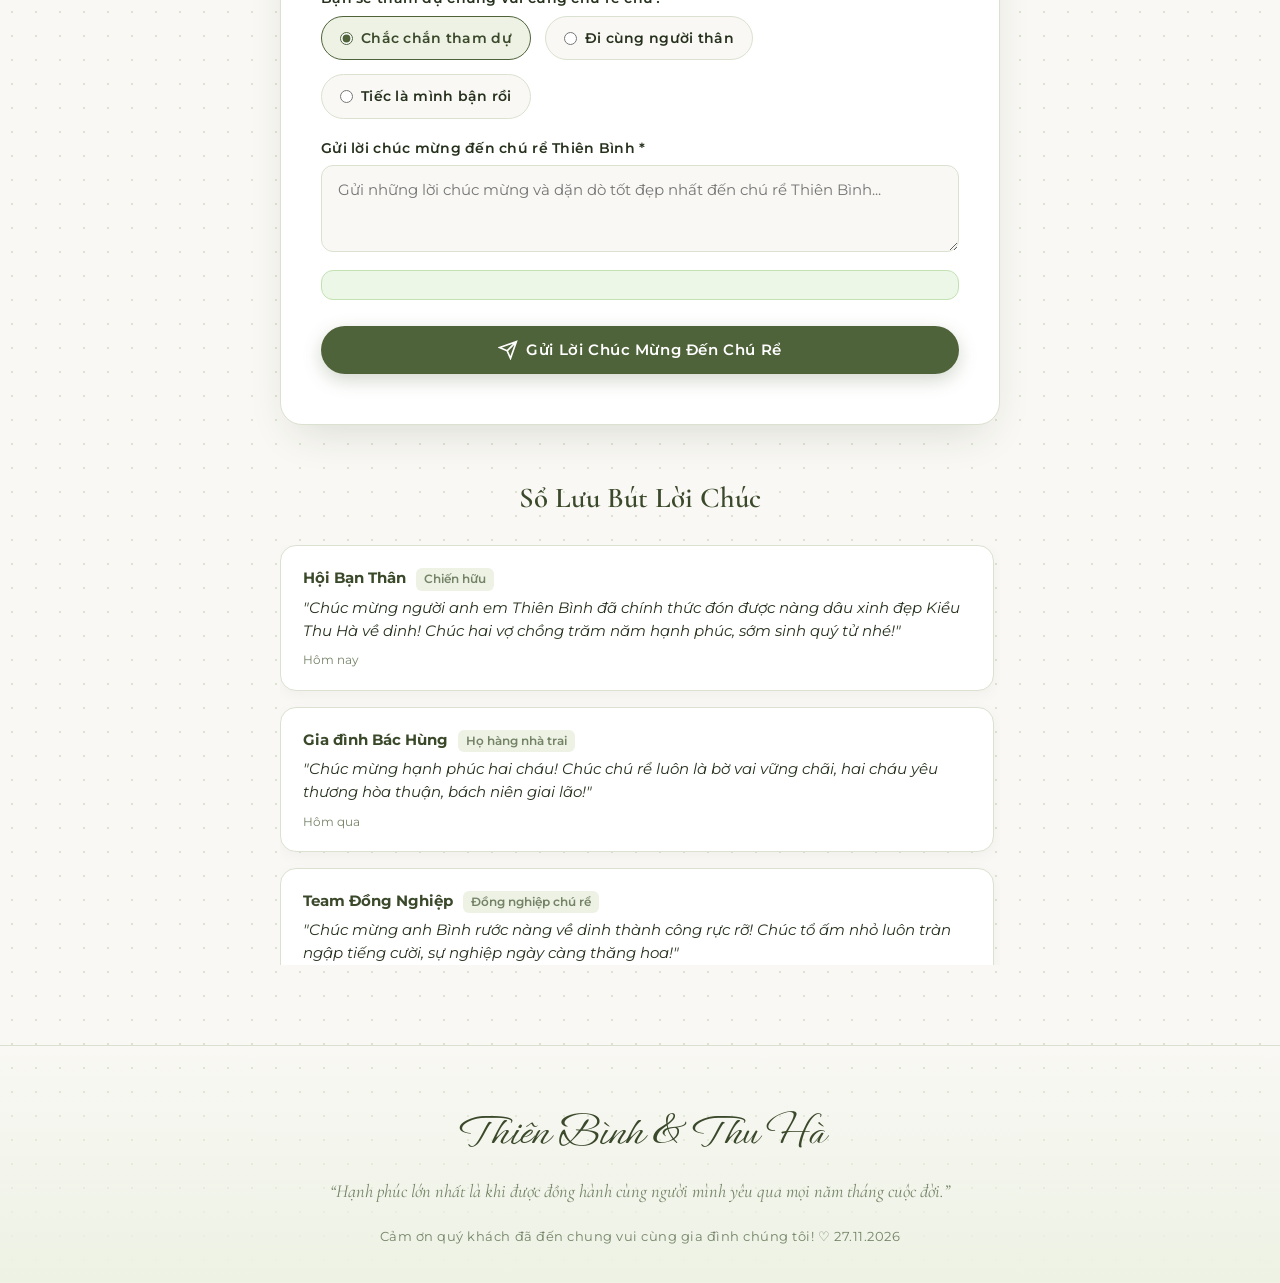
==== commit 71838b92: "perf(image): nen toi uu anh hero banner ve ~1MB Display P3 progressive va fix preload cho load tuc t" ====
--- a/index.html
+++ b/index.html
@@ -18,8 +18,11 @@
   <meta property="og:image" content="https://binhha-wedding.github.io/img/a1b.jpg">
 
   <!-- Favicon -->
-  <link rel="icon" type="image/jpeg" href="img/a1b.jpg">
-  <link rel="apple-touch-icon" href="img/a1b.jpg">
+  <link rel="icon" type="image/jpeg" href="img/hero-a2b.jpg">
+  <link rel="apple-touch-icon" href="img/hero-a2b.jpg">
+
+  <!-- Preload Critical Hero Image for instant rendering -->
+  <link rel="preload" as="image" href="img/hero-a2b.jpg?v=20261031_1840" fetchpriority="high">
 
   <!-- Google Fonts Preconnect -->
   <link rel="preconnect" href="https://fonts.googleapis.com">
@@ -149,10 +152,10 @@
   <!-- ========================================================================
        HERO BANNER (FULL SCREEN BANNER THEO YÊU CẦU NHÀ CHÚ RỂ)
        ======================================================================== -->
-  <section class="hero-section hero-fullscreen" id="top" style="background-image: url('img/a1b.jpg?v=20261023_2245'); background-size: cover; background-position: center top;">
+  <section class="hero-section hero-fullscreen" id="top" style="background-image: url('img/hero-a2b.jpg?v=20261031_1840'); background-size: cover; background-position: center top;">
     <!-- Ảnh cưới full màn hình & lớp phủ gradient điện ảnh -->
     <div class="hero-bg-media">
-      <img src="img/a1b.jpg?v=20261023_2245" id="hero-banner-img" alt="Ảnh cưới Nguyễn Hoàng Thiên Bình &amp; Kiều Thu Hà" fetchpriority="high">
+      <img src="img/hero-a2b.jpg?v=20261031_1840" id="hero-banner-img" alt="Ảnh cưới Nguyễn Hoàng Thiên Bình &amp; Kiều Thu Hà" fetchpriority="high">
       <div class="hero-gradient-overlay"></div>
     </div>
 
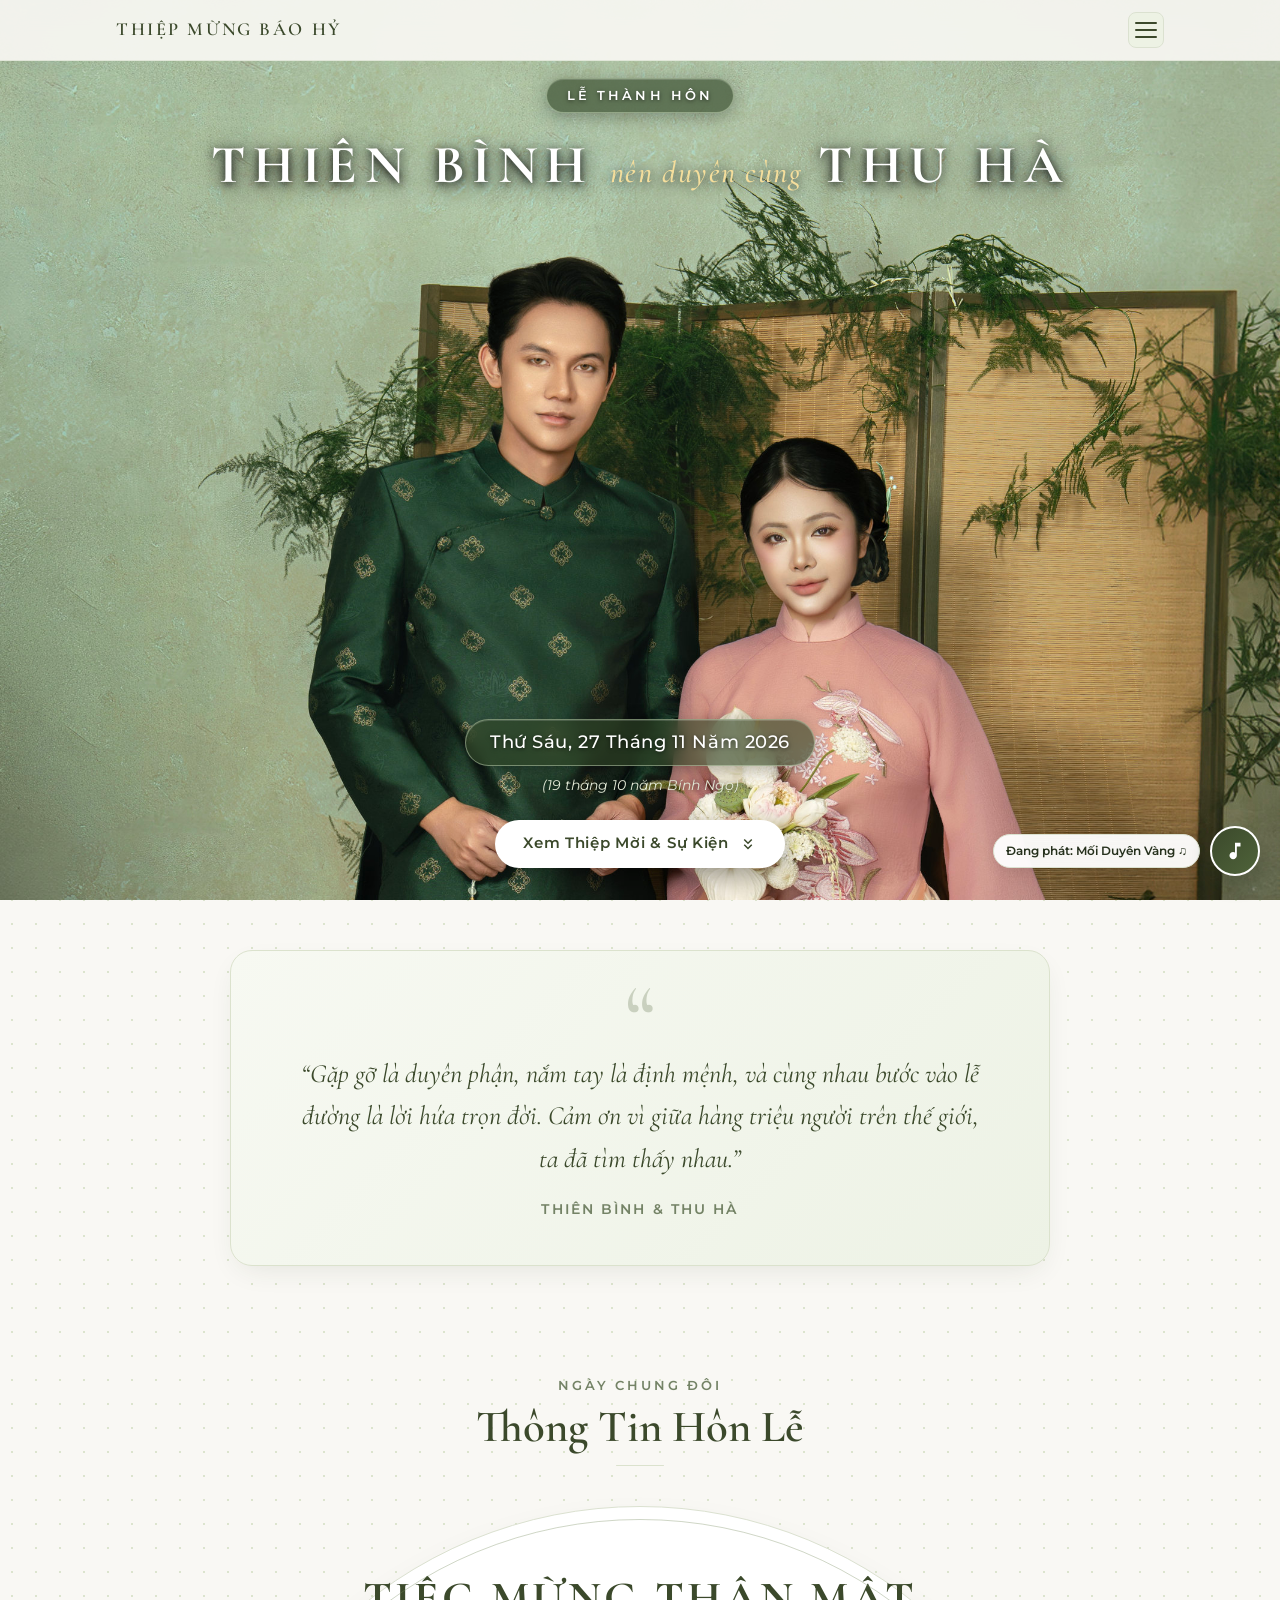
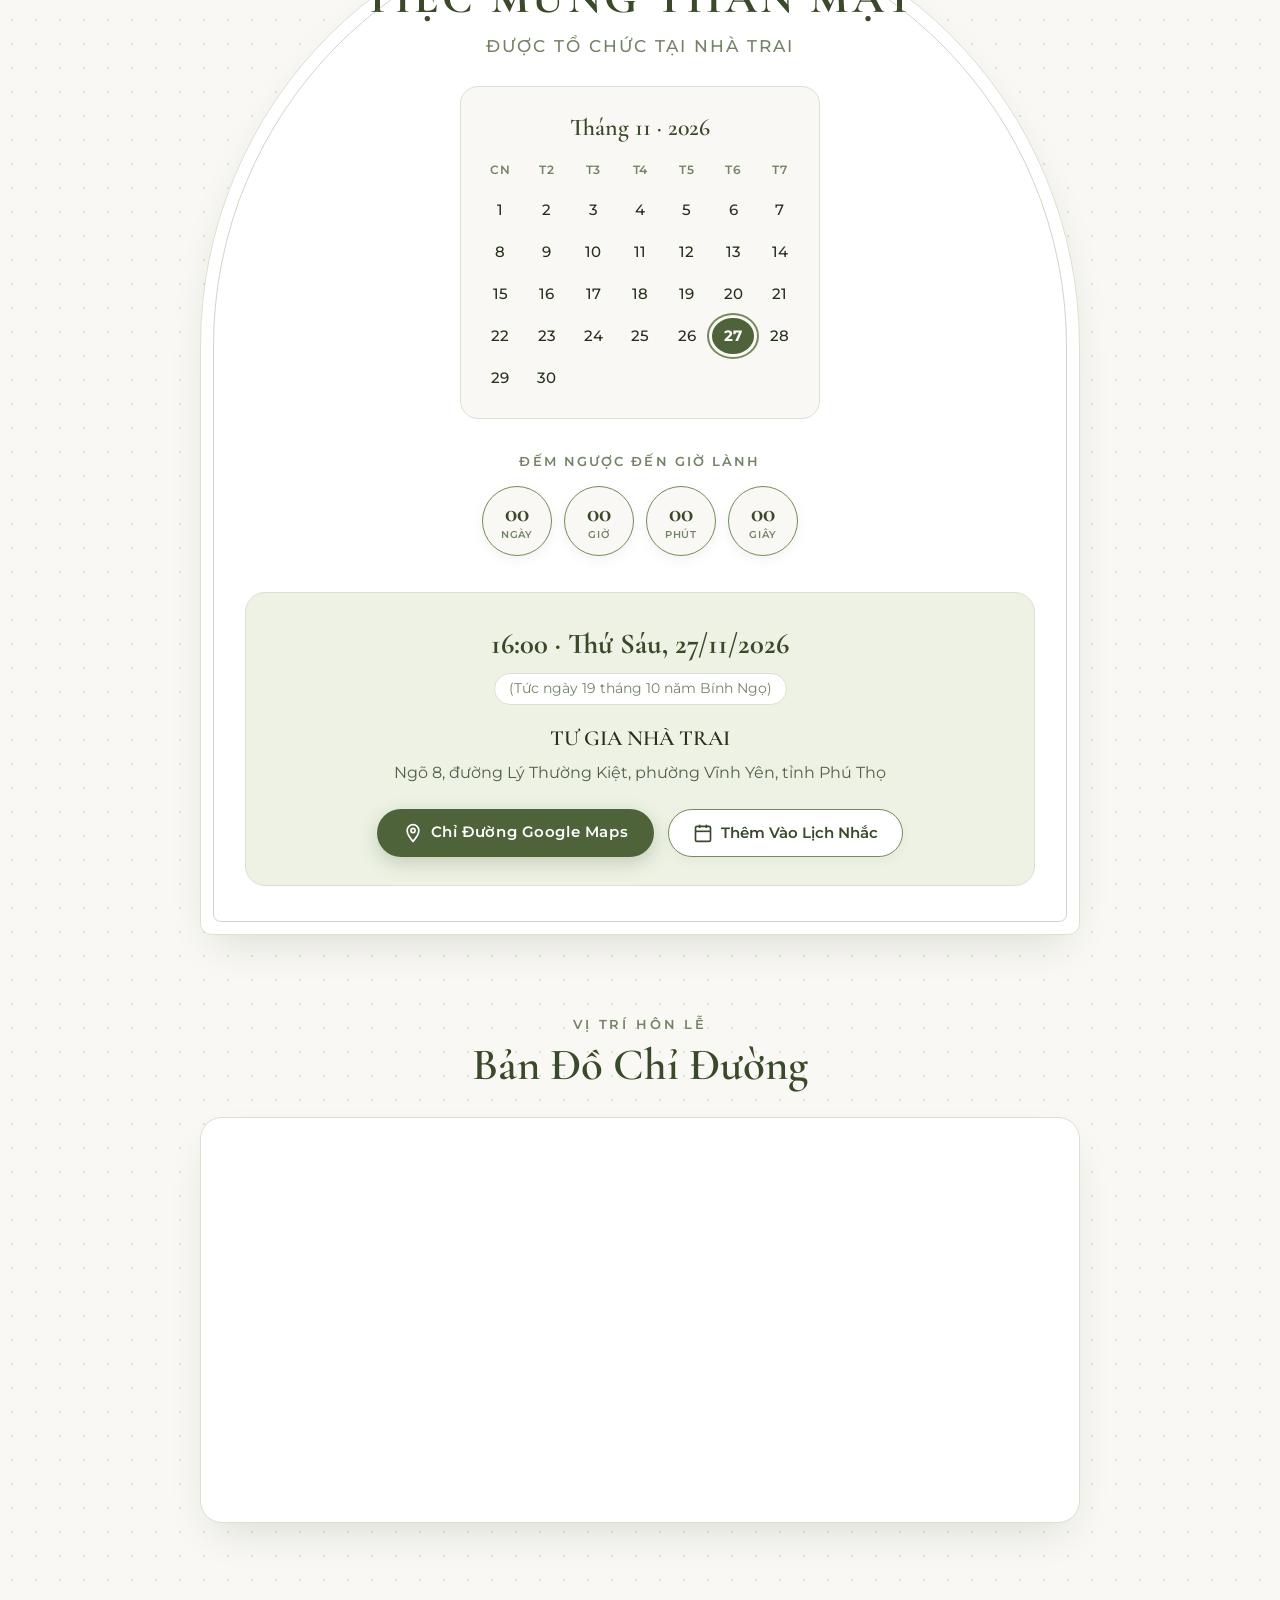
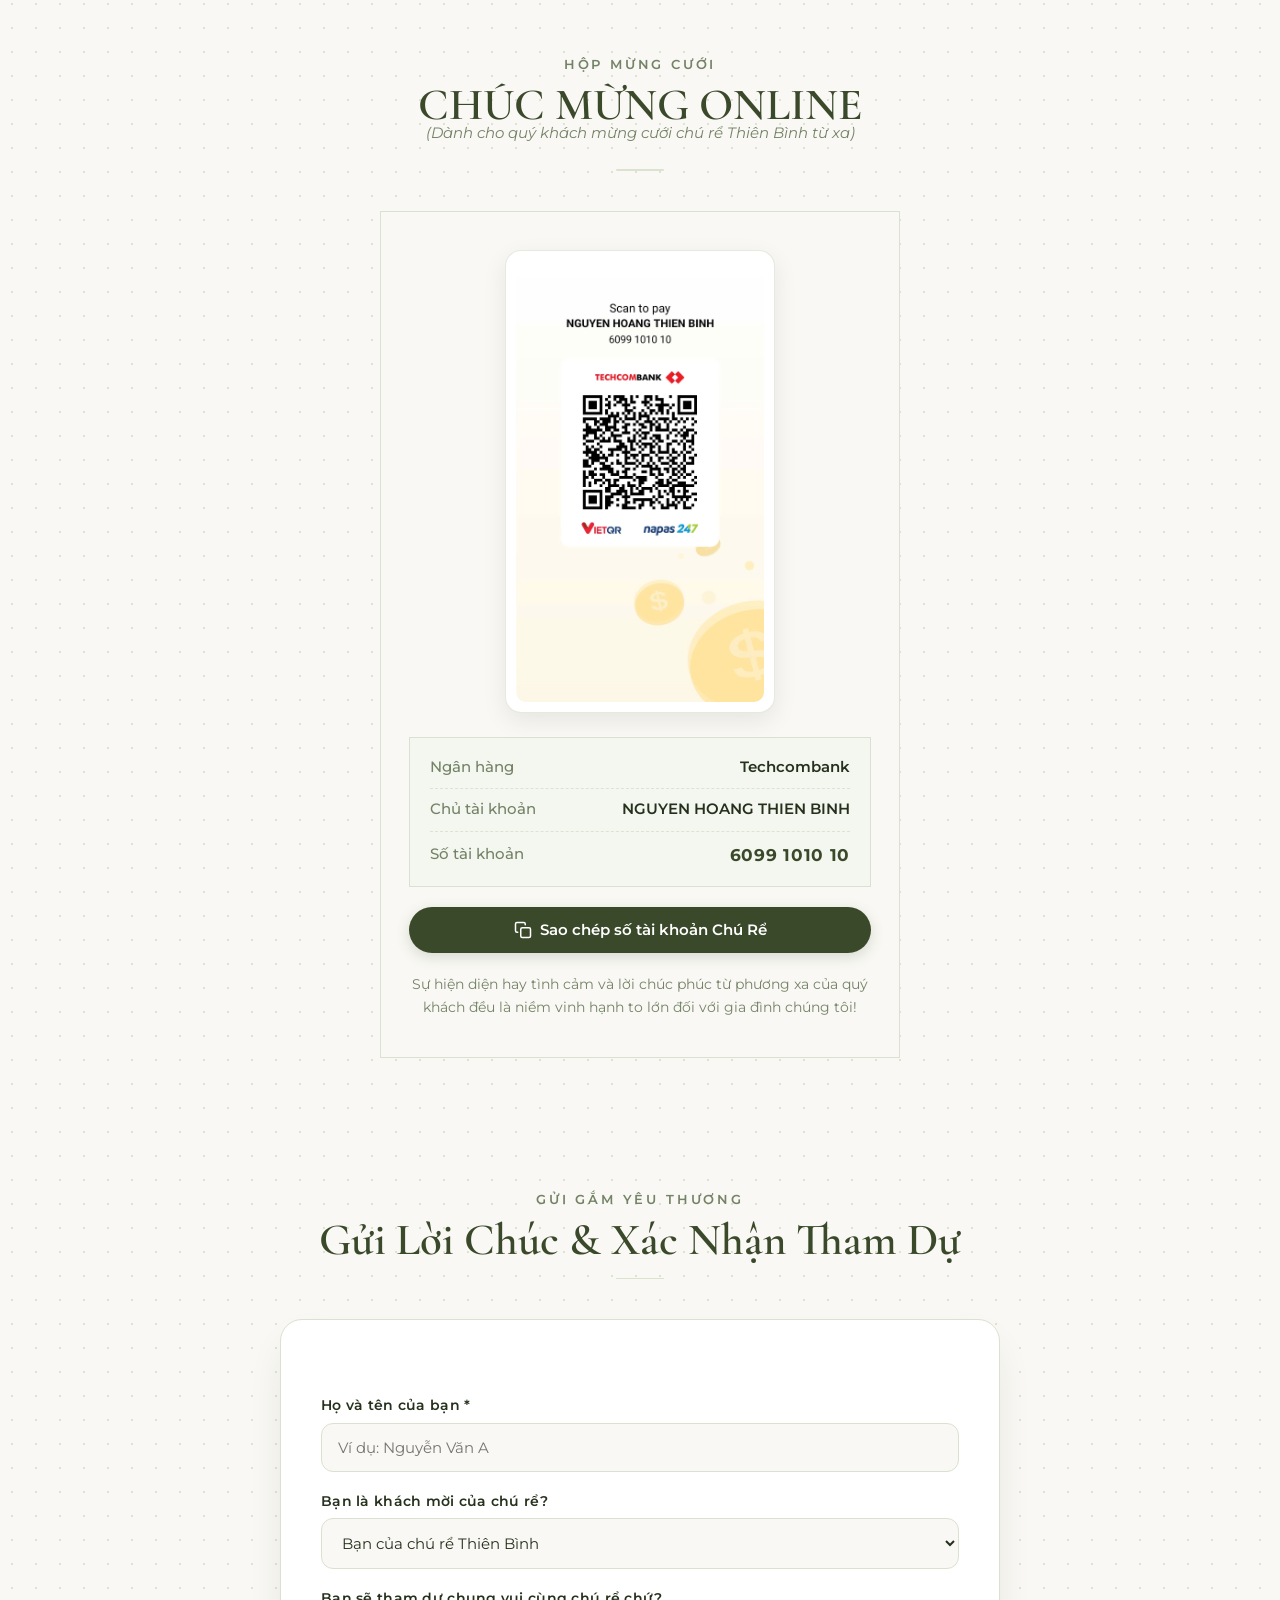
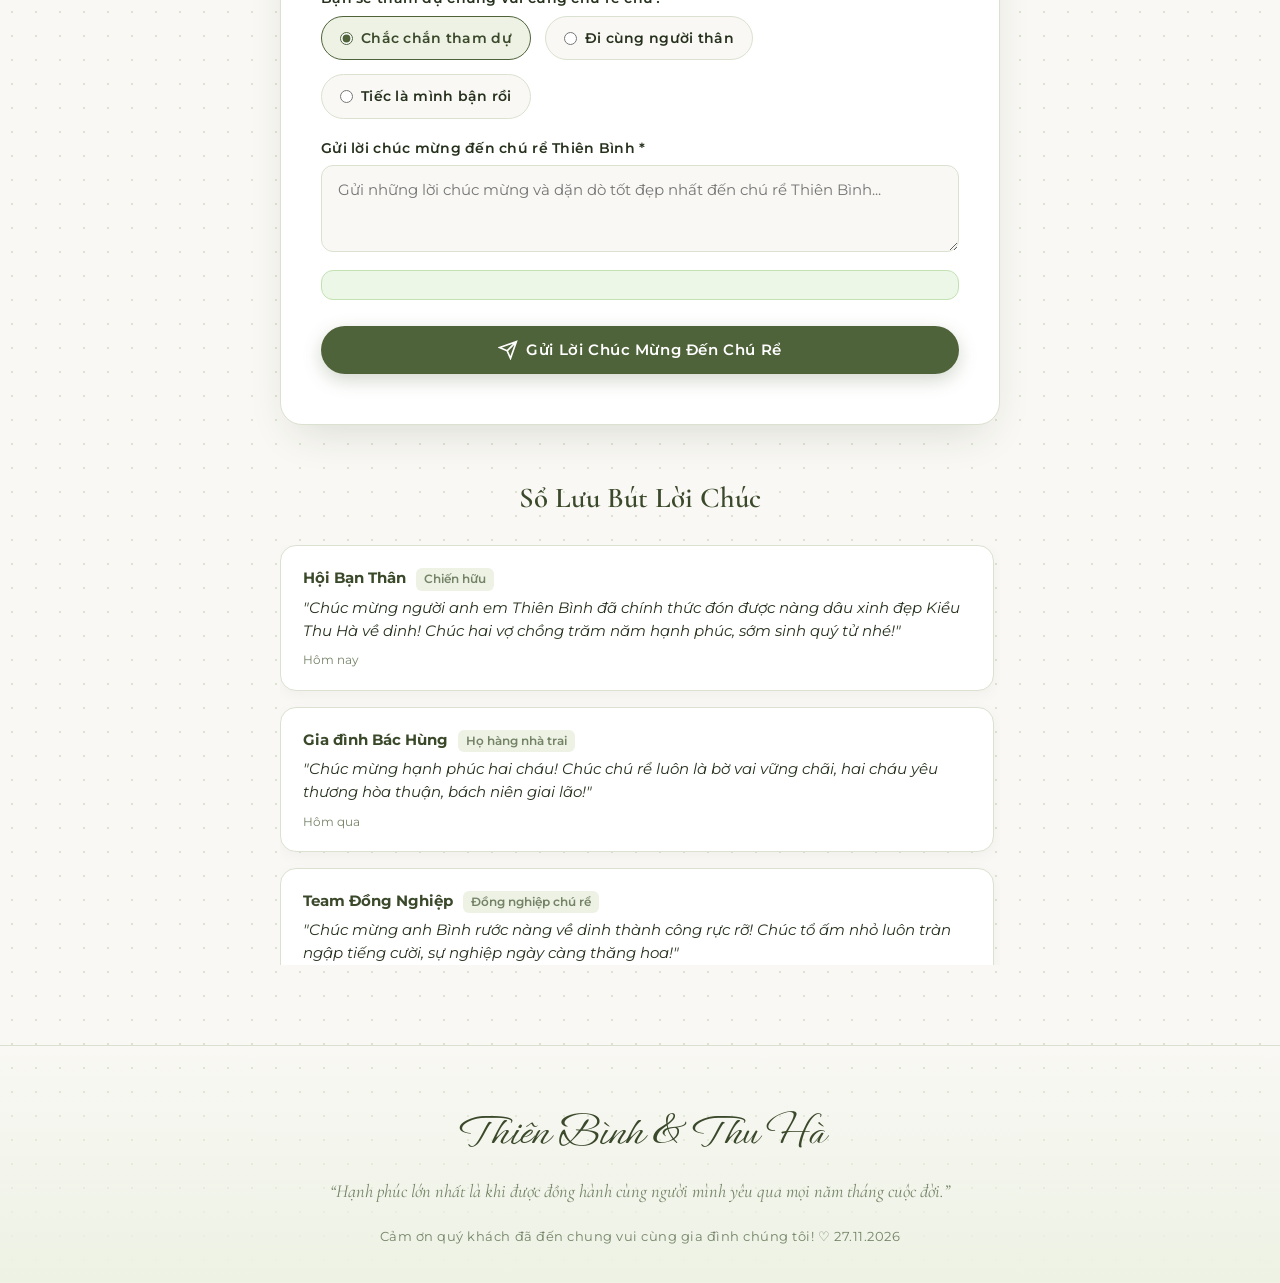
==== commit ead60899: "fix(time): cap nhat gio tiec mung tu 17:00 sang 16:00 ngay 27/11/2026 tren tat ca cac trang" ====
--- a/index.html
+++ b/index.html
@@ -5,7 +5,7 @@
   <meta name="viewport" content="width=device-width, initial-scale=1.0, maximum-scale=5.0">
   <title>Tiệc Mừng Thân Mật · Nguyễn Hoàng Thiên Bình &amp; Kiều Thu Hà</title>
   
-  <meta name="description" content="Trân trọng kính mời quý khách đến tham dự Tiệc Mừng Thân Mật của Nguyễn Hoàng Thiên Bình &amp; Kiều Thu Hà vào lúc 17:00 ngày 27/11/2026 tại Tư Gia Nhà Trai.">
+  <meta name="description" content="Trân trọng kính mời quý khách đến tham dự Tiệc Mừng Thân Mật của Nguyễn Hoàng Thiên Bình &amp; Kiều Thu Hà vào lúc 16:00 ngày 27/11/2026 tại Tư Gia Nhà Trai.">
   <meta name="keywords" content="thiệp cưới, tiệc mừng thân mật, Thiên Bình, Thu Hà, thiệp báo hỷ, wedding invitation">
   <meta name="author" content="Thiên Bình &amp; Thu Hà">
   <meta name="robots" content="index, follow">
@@ -14,7 +14,7 @@
   <meta property="og:type" content="website">
   <meta property="og:url" content="https://binhha-wedding.github.io/">
   <meta property="og:title" content="Tiệc Mừng Thân Mật · Nguyễn Hoàng Thiên Bình &amp; Kiều Thu Hà">
-  <meta property="og:description" content="Trân trọng kính mời quý khách đến dự Tiệc Mừng Thân Mật vào lúc 17:00 Thứ Sáu, 27/11/2026 tại Tư Gia Nhà Trai (Ngõ 8 Lý Thường Kiệt, Vĩnh Yên, Phú Thọ).">
+  <meta property="og:description" content="Trân trọng kính mời quý khách đến dự Tiệc Mừng Thân Mật vào lúc 16:00 Thứ Sáu, 27/11/2026 tại Tư Gia Nhà Trai (Ngõ 8 Lý Thường Kiệt, Vĩnh Yên, Phú Thọ).">
   <meta property="og:image" content="https://binhha-wedding.github.io/img/a1b.jpg">
 
   <!-- Favicon -->
@@ -309,7 +309,7 @@
 
         <!-- Chi Tiết Giờ Giấc & Địa Điểm -->
         <div class="ceremony-details-box">
-          <div class="ceremony-time-large">17:00 · Thứ Sáu, 27/11/2026</div>
+          <div class="ceremony-time-large">16:00 · Thứ Sáu, 27/11/2026</div>
           <div class="ceremony-lunar-highlight">(Tức ngày 19 tháng 10 năm Bính Ngọ)</div>
           
           <h4 class="ceremony-venue-name">TƯ GIA NHÀ TRAI</h4>
@@ -328,9 +328,9 @@
 
             <button type="button" class="btn-secondary" id="btn-add-calendar"
               data-title="Tiệc Mừng Thân Mật: Nguyễn Hoàng Thiên Bình &amp; Kiều Thu Hà"
-              data-details="Tiệc Mừng Thân Mật được tổ chức vào lúc 17:00 tại Nhà Trai. Rất hân hạnh được đón tiếp quý khách!"
+              data-details="Tiệc Mừng Thân Mật được tổ chức vào lúc 16:00 tại Nhà Trai. Rất hân hạnh được đón tiếp quý khách!"
               data-location="Ngõ 8, đường Lý Thường Kiệt, phường Vĩnh Yên, tỉnh Phú Thọ"
-              data-dates="20261127T100000Z/20261127T130000Z">
+              data-dates="20261127T090000Z/20261127T130000Z">
               <svg width="20" height="20" viewBox="0 0 24 24" fill="none" stroke="currentColor" stroke-width="2">
                 <rect x="3" y="4" width="18" height="18" rx="2" ry="2"/>
                 <line x1="16" y1="2" x2="16" y2="6"/>
@@ -522,13 +522,13 @@
     </div>
   </div>
 
-  <!-- Thiết lập thời gian đếm ngược chính xác cho Tiệc Mừng Thân Mật 17h00 ngày 27/11/2026 -->
+  <!-- Thiết lập thời gian đếm ngược chính xác cho Tiệc Mừng Thân Mật 16h00 ngày 27/11/2026 -->
   <script>
-    window.TARGET_WEDDING_DATETIME = new Date("2026-11-27T17:00:00+07:00").getTime();
+    window.TARGET_WEDDING_DATETIME = new Date("2026-11-27T16:00:00+07:00").getTime();
     window.currentMusicTitle = "Mối Duyên Vàng";
   </script>
 
   <!-- JavaScript -->
-  <script src="js/main.js?v=20261024_0005"></script>
+  <script src="js/main.js?v=20261114_1305"></script>
 </body>
 </html>
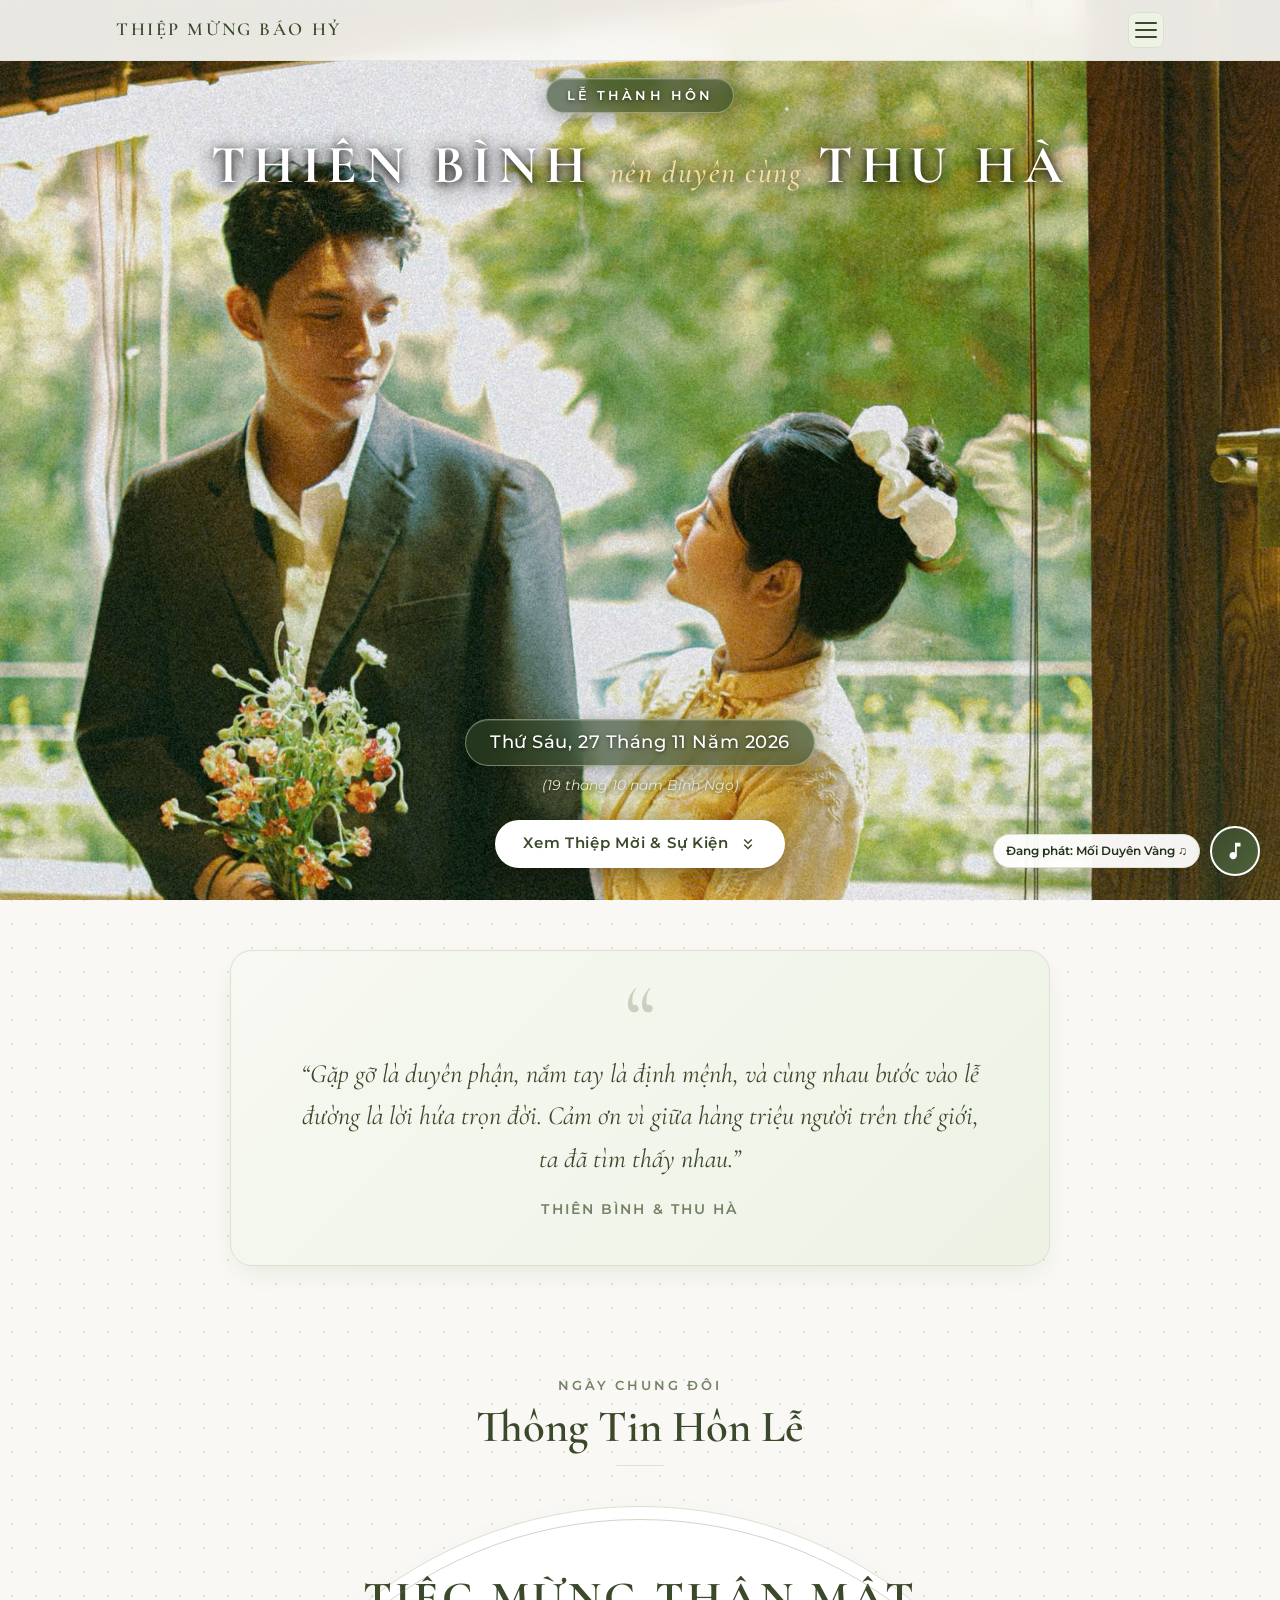
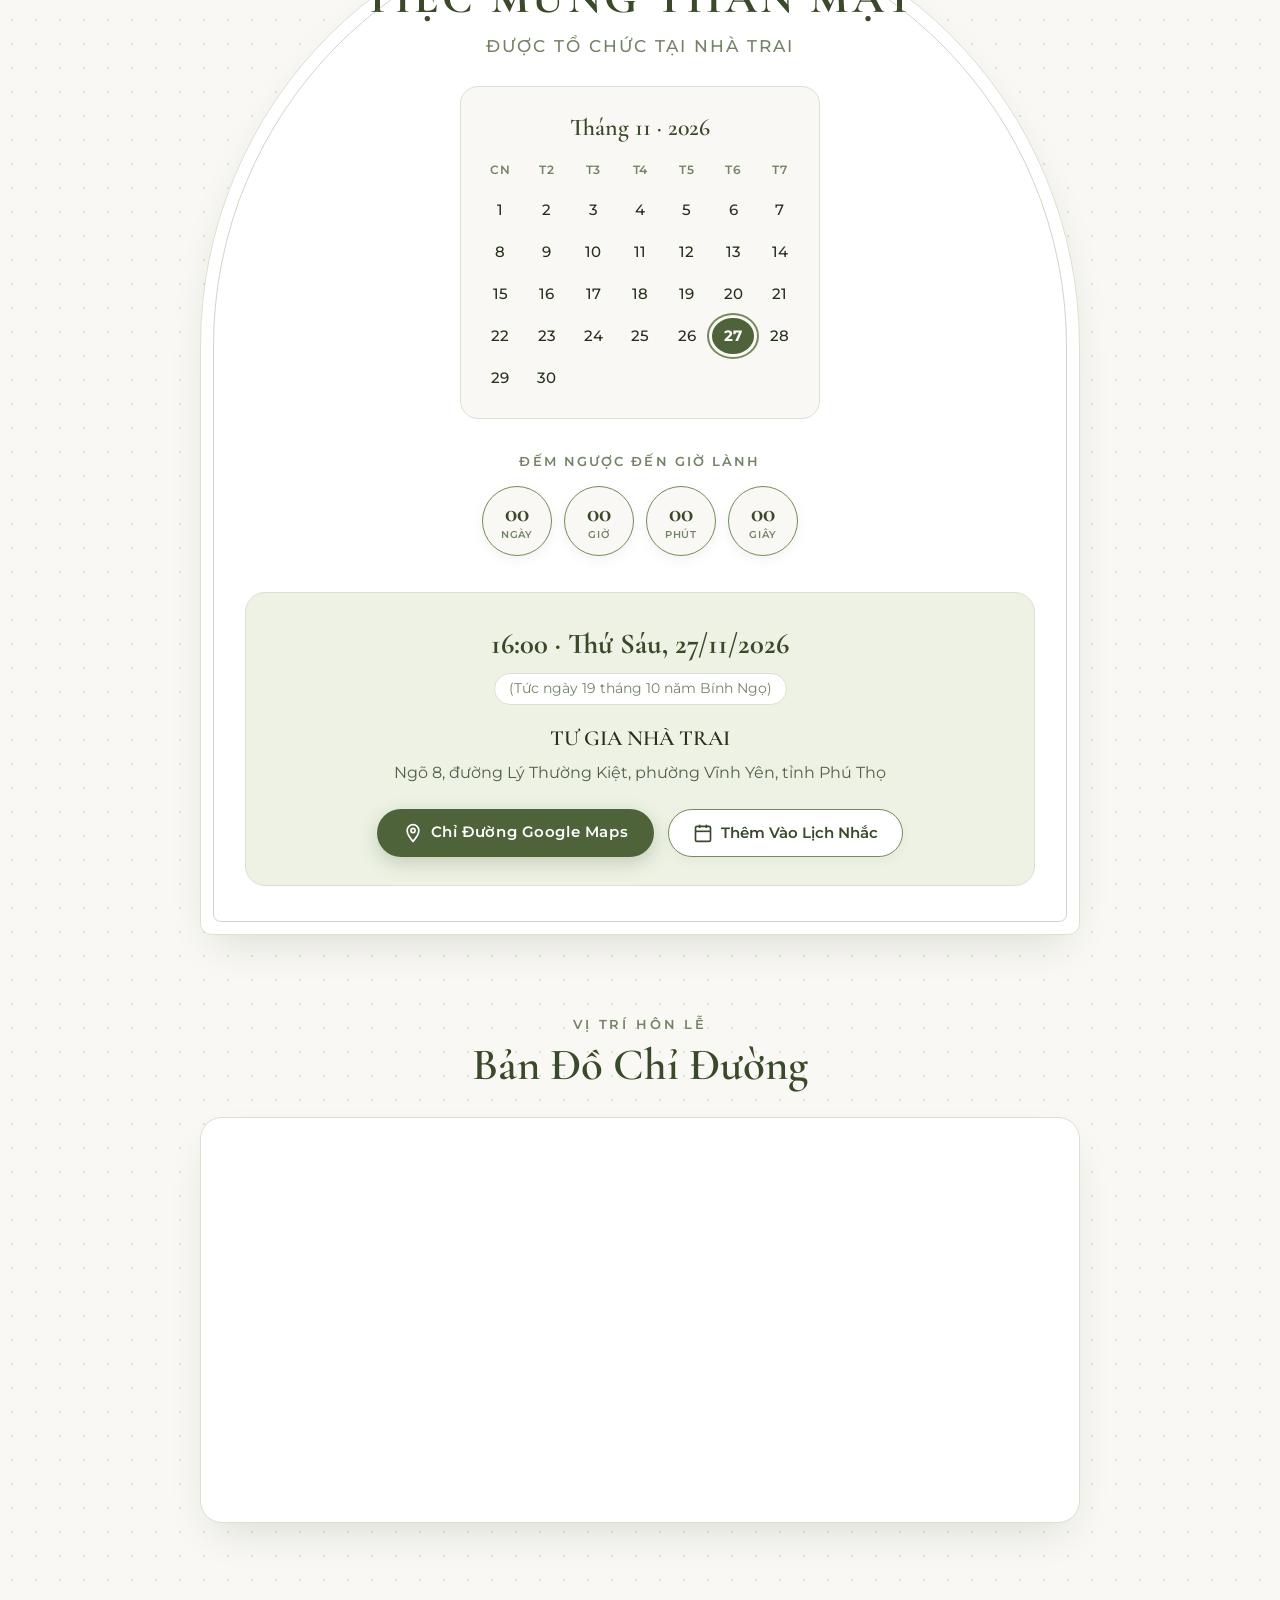
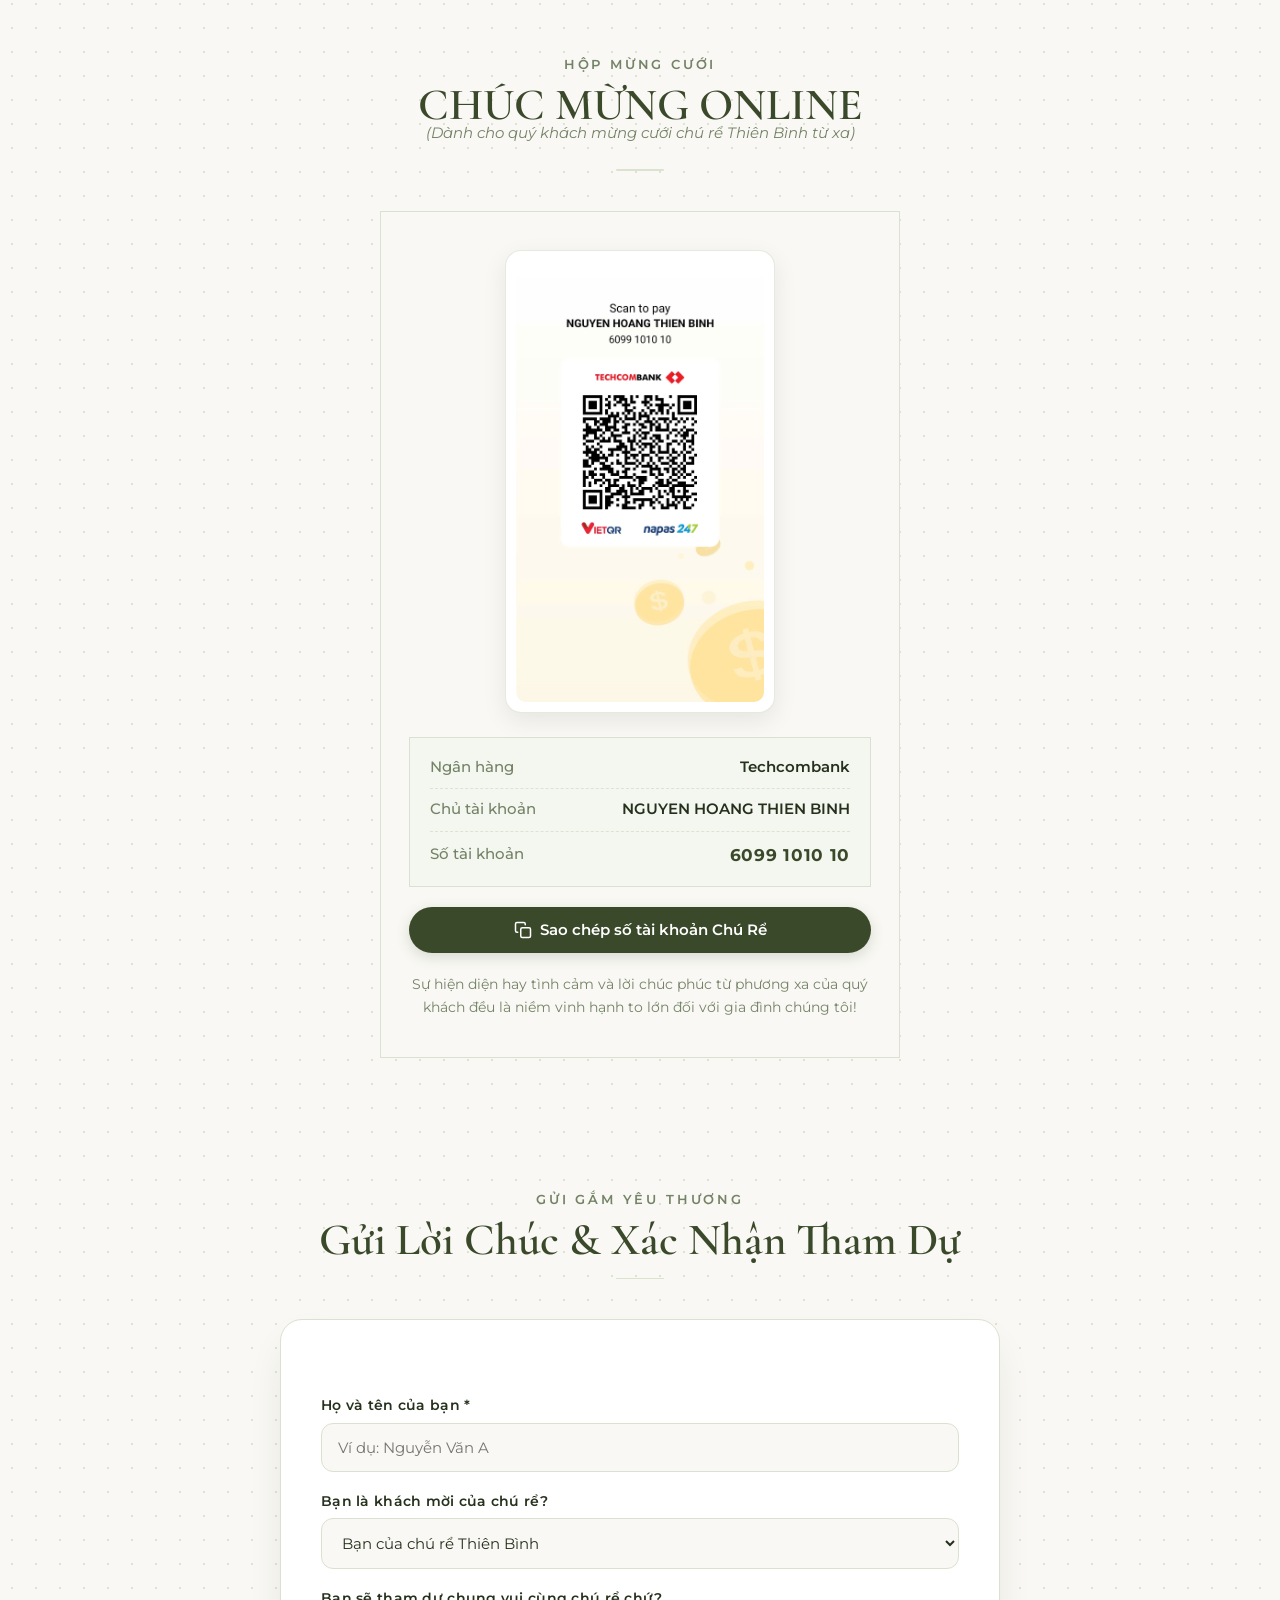
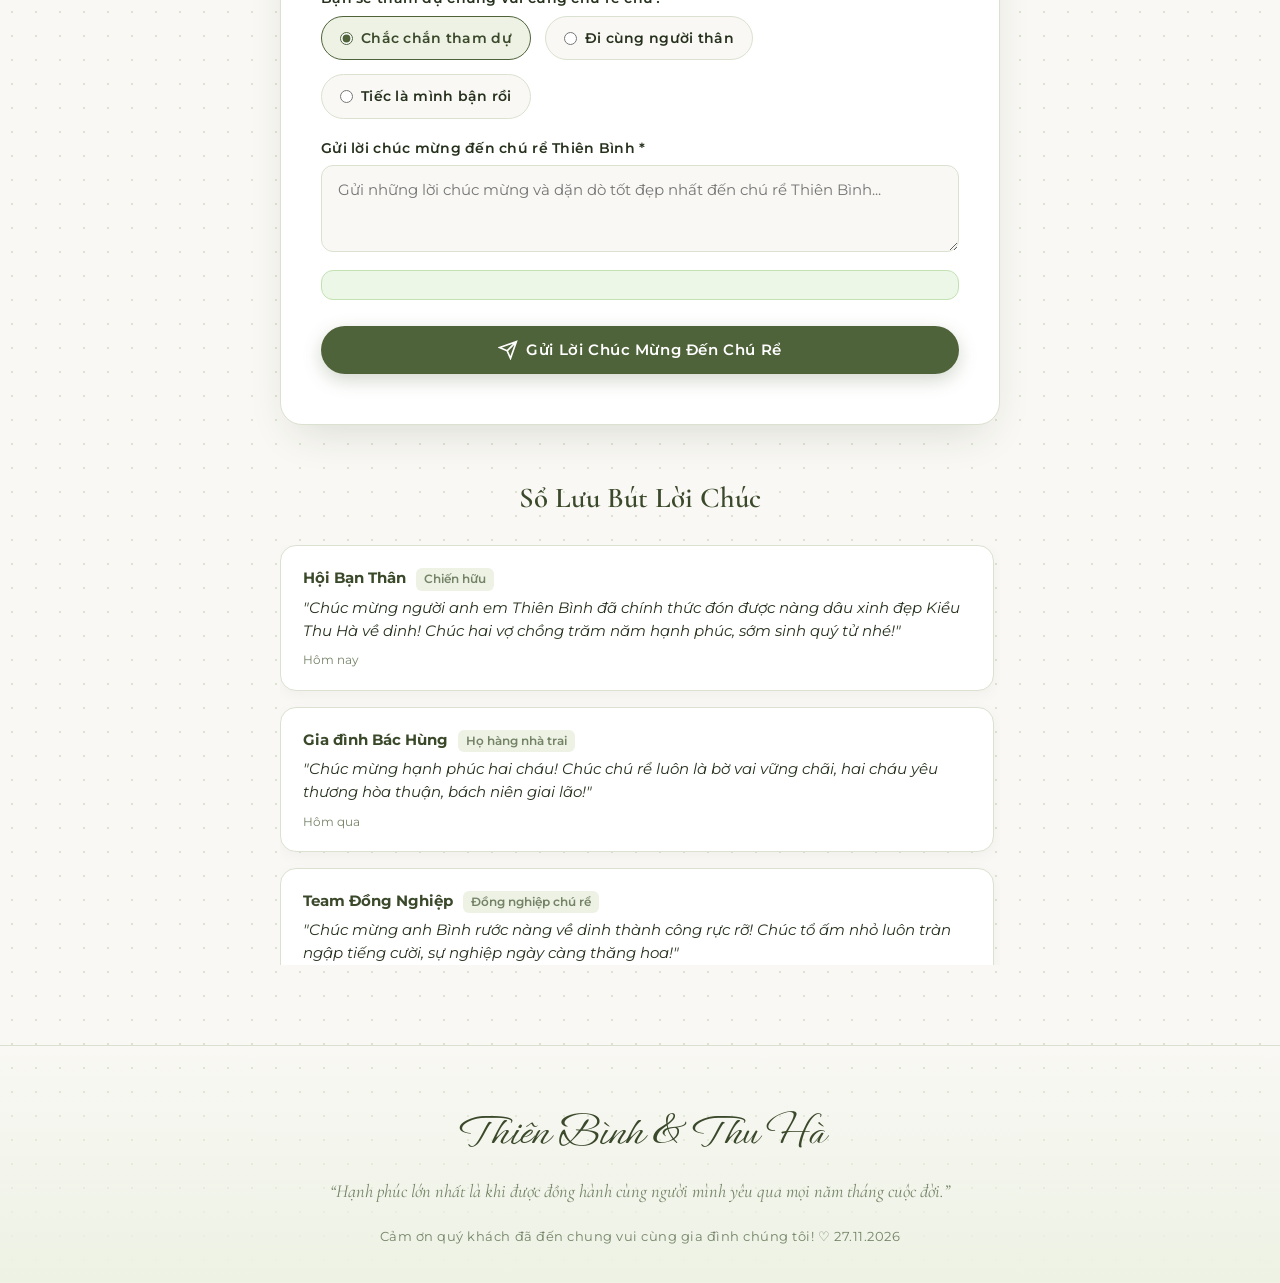
==== commit 2e5bece9: "feat(hero): doi anh nen trang chinh sang hero-banner.jpg theo yeu cau" ====
--- a/index.html
+++ b/index.html
@@ -18,11 +18,11 @@
   <meta property="og:image" content="https://binhha-wedding.github.io/img/a1b.jpg">
 
   <!-- Favicon -->
-  <link rel="icon" type="image/jpeg" href="img/hero-a2b.jpg">
-  <link rel="apple-touch-icon" href="img/hero-a2b.jpg">
+  <link rel="icon" type="image/jpeg" href="img/hero-banner.jpg">
+  <link rel="apple-touch-icon" href="img/hero-banner.jpg">
 
   <!-- Preload Critical Hero Image for instant rendering -->
-  <link rel="preload" as="image" href="img/hero-a2b.jpg?v=20261031_1840" fetchpriority="high">
+  <link rel="preload" as="image" href="img/hero-banner.jpg?v=20261117_1530" fetchpriority="high">
 
   <!-- Google Fonts Preconnect -->
   <link rel="preconnect" href="https://fonts.googleapis.com">
@@ -152,10 +152,10 @@
   <!-- ========================================================================
        HERO BANNER (FULL SCREEN BANNER THEO YÊU CẦU NHÀ CHÚ RỂ)
        ======================================================================== -->
-  <section class="hero-section hero-fullscreen" id="top" style="background-image: url('img/hero-a2b.jpg?v=20261031_1840'); background-size: cover; background-position: center top;">
+  <section class="hero-section hero-fullscreen" id="top" style="background-image: url('img/hero-banner.jpg?v=20261117_1530'); background-size: cover; background-position: center top;">
     <!-- Ảnh cưới full màn hình & lớp phủ gradient điện ảnh -->
     <div class="hero-bg-media">
-      <img src="img/hero-a2b.jpg?v=20261031_1840" id="hero-banner-img" alt="Ảnh cưới Nguyễn Hoàng Thiên Bình &amp; Kiều Thu Hà" fetchpriority="high">
+      <img src="img/hero-banner.jpg?v=20261117_1530" id="hero-banner-img" alt="Ảnh cưới Nguyễn Hoàng Thiên Bình &amp; Kiều Thu Hà" fetchpriority="high">
       <div class="hero-gradient-overlay"></div>
     </div>
 
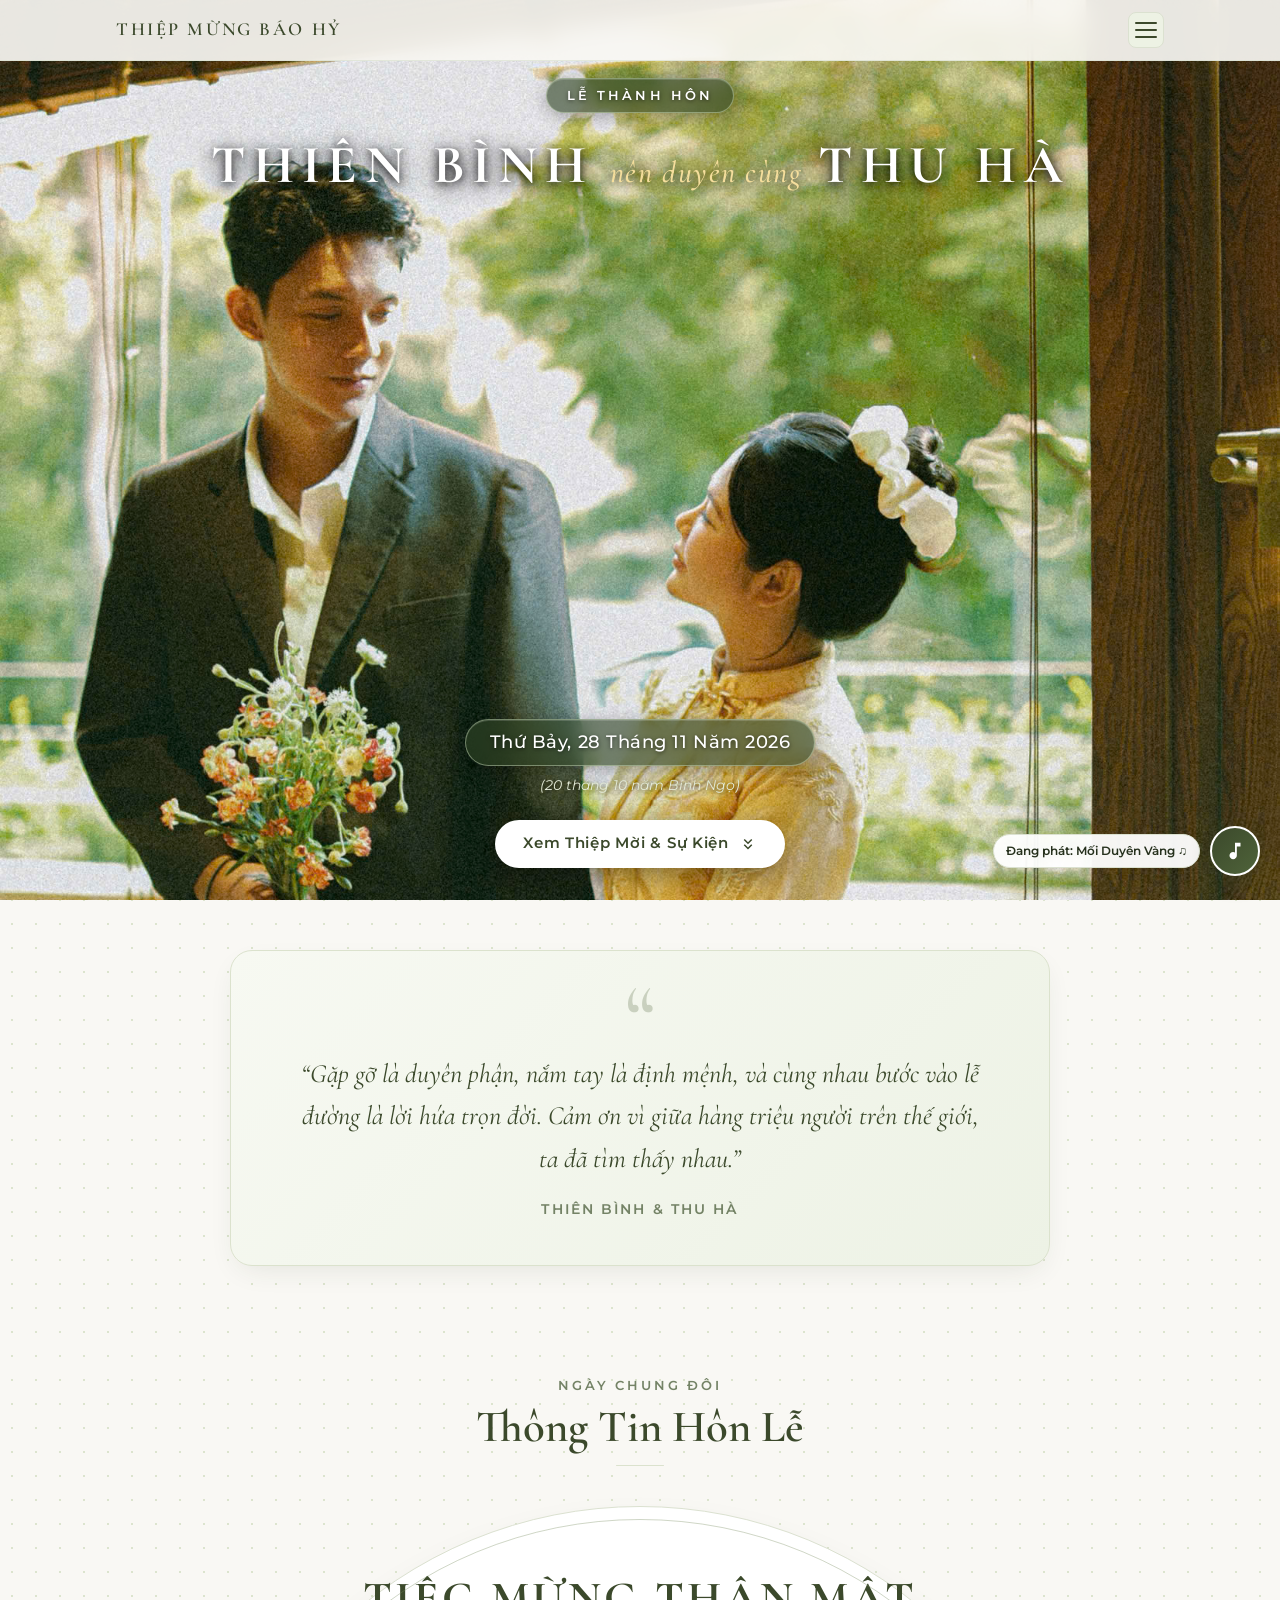
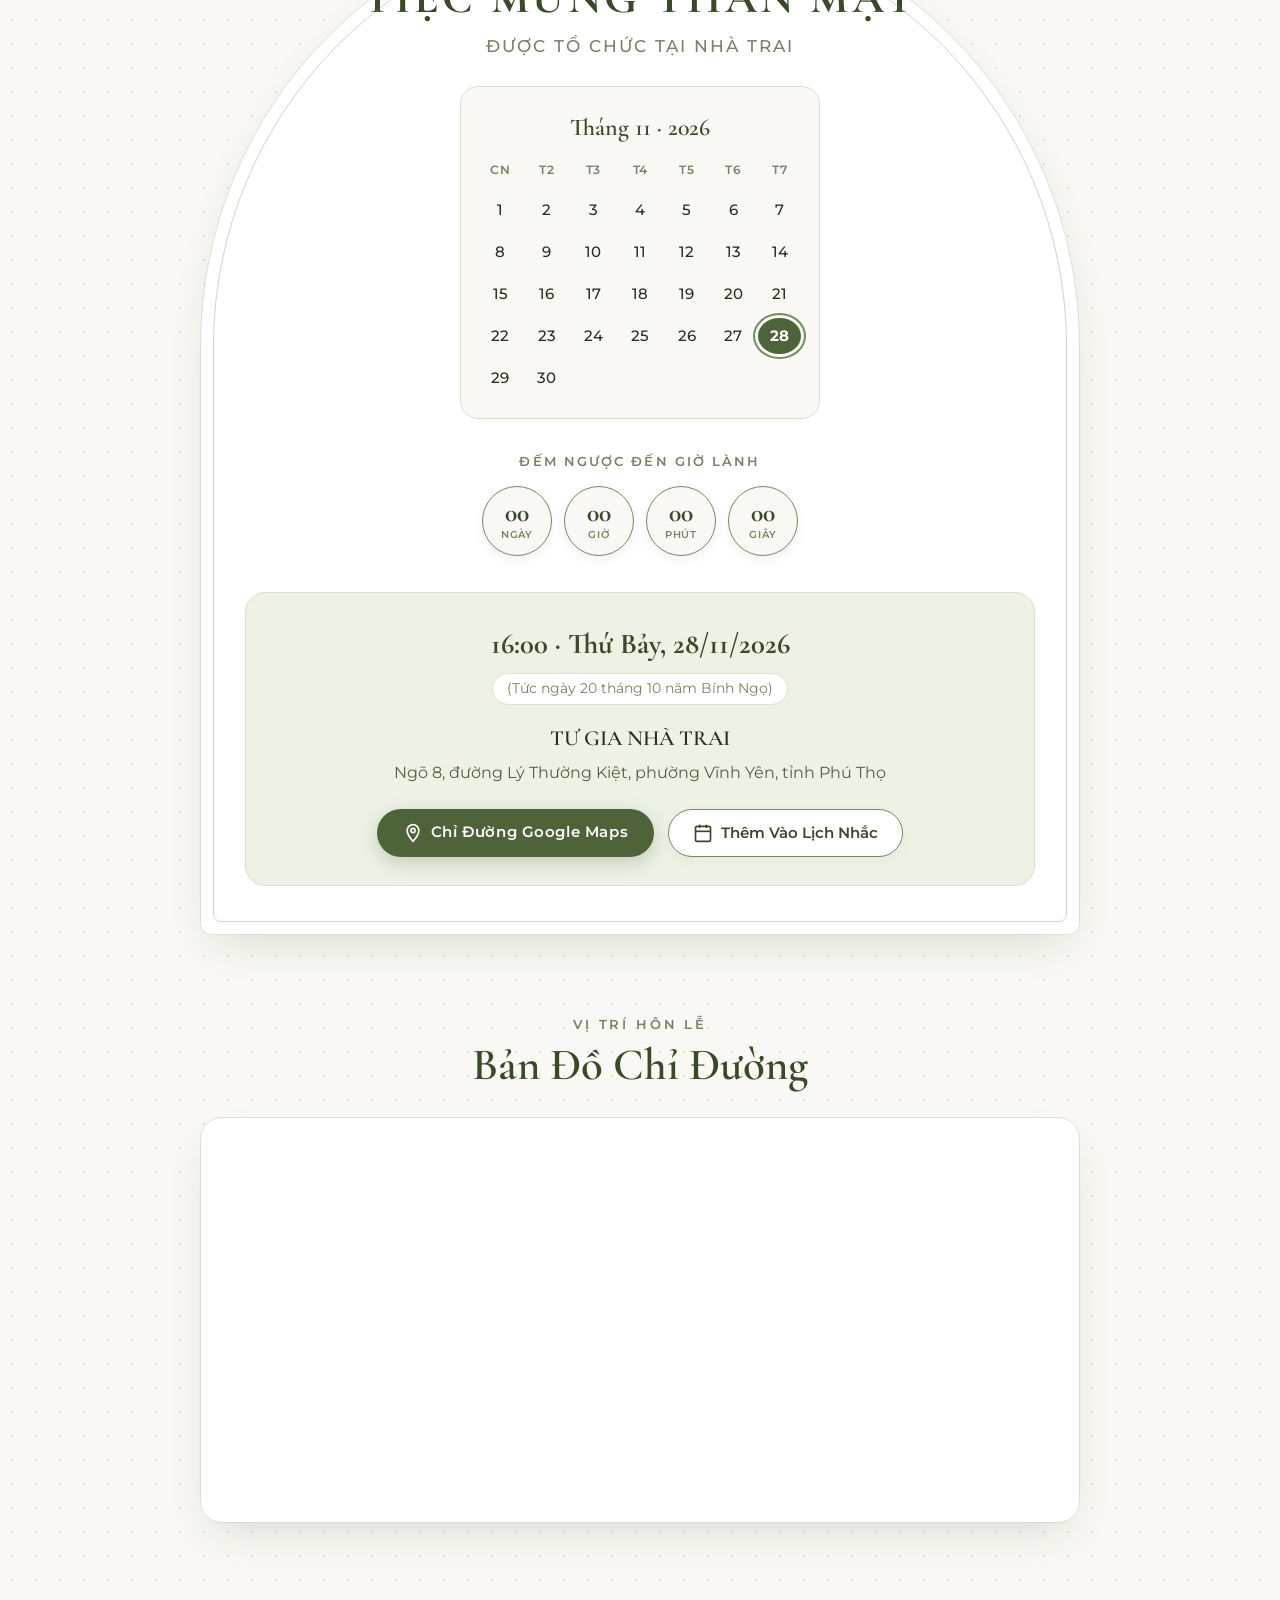
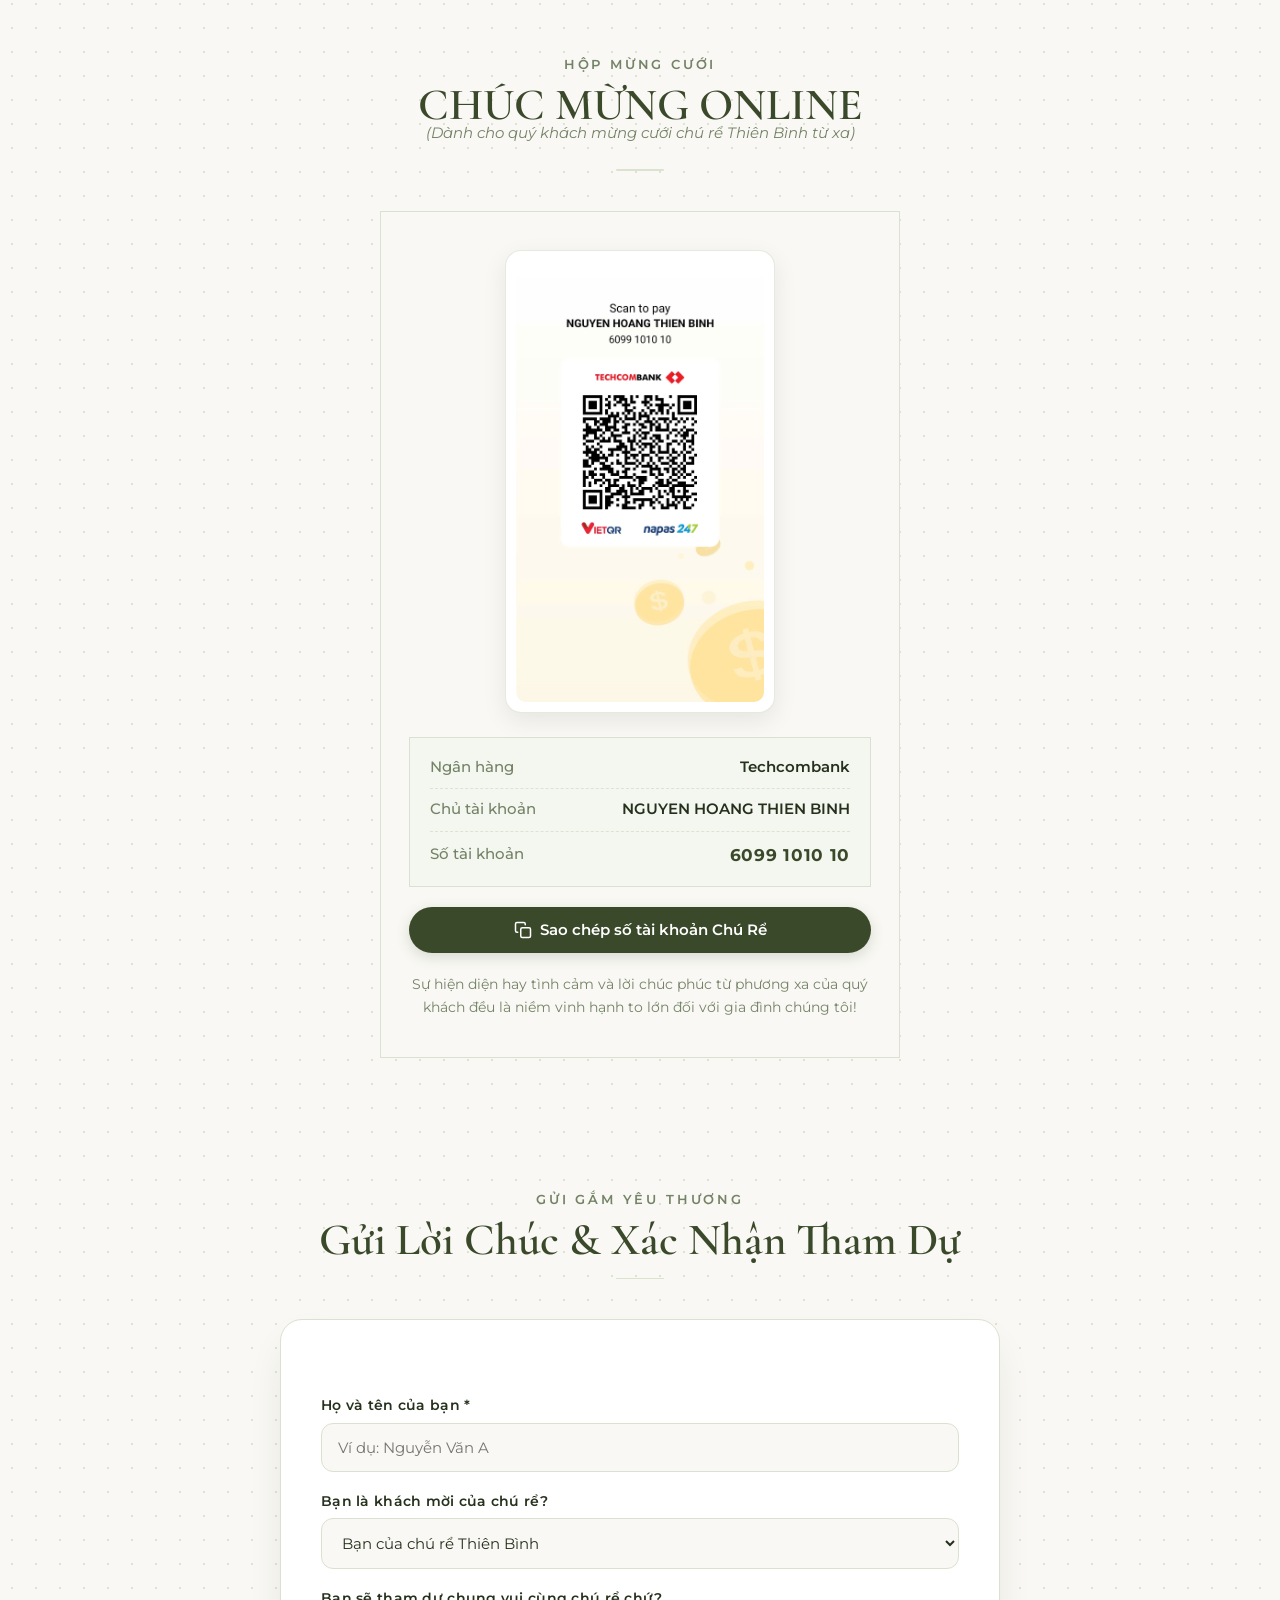
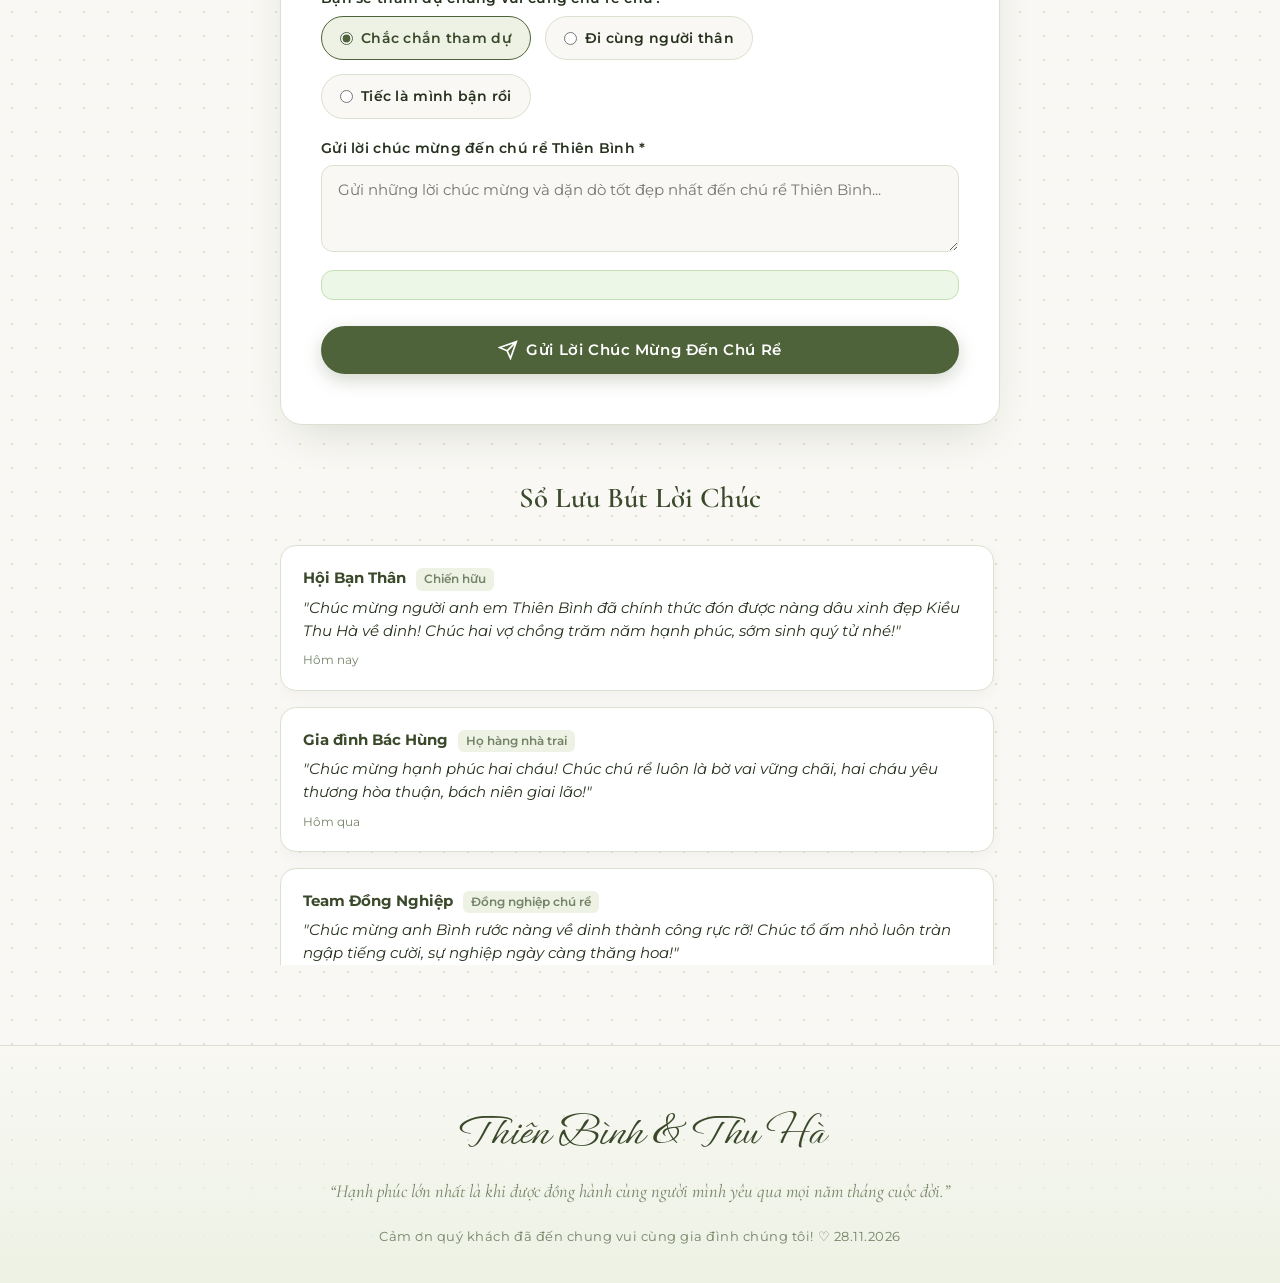
==== commit ed116415: "feat(date): cap nhat ngay tiec tu 27/11 (Thu Sau) sang 28/11 (Thu Bay) chi tren trang chinh" ====
--- a/index.html
+++ b/index.html
@@ -5,7 +5,7 @@
   <meta name="viewport" content="width=device-width, initial-scale=1.0, maximum-scale=5.0">
   <title>Tiệc Mừng Thân Mật · Nguyễn Hoàng Thiên Bình &amp; Kiều Thu Hà</title>
   
-  <meta name="description" content="Trân trọng kính mời quý khách đến tham dự Tiệc Mừng Thân Mật của Nguyễn Hoàng Thiên Bình &amp; Kiều Thu Hà vào lúc 16:00 ngày 27/11/2026 tại Tư Gia Nhà Trai.">
+  <meta name="description" content="Trân trọng kính mời quý khách đến tham dự Tiệc Mừng Thân Mật của Nguyễn Hoàng Thiên Bình &amp; Kiều Thu Hà vào lúc 16:00 ngày 28/11/2026 tại Tư Gia Nhà Trai.">
   <meta name="keywords" content="thiệp cưới, tiệc mừng thân mật, Thiên Bình, Thu Hà, thiệp báo hỷ, wedding invitation">
   <meta name="author" content="Thiên Bình &amp; Thu Hà">
   <meta name="robots" content="index, follow">
@@ -14,7 +14,7 @@
   <meta property="og:type" content="website">
   <meta property="og:url" content="https://binhha-wedding.github.io/">
   <meta property="og:title" content="Tiệc Mừng Thân Mật · Nguyễn Hoàng Thiên Bình &amp; Kiều Thu Hà">
-  <meta property="og:description" content="Trân trọng kính mời quý khách đến dự Tiệc Mừng Thân Mật vào lúc 16:00 Thứ Sáu, 27/11/2026 tại Tư Gia Nhà Trai (Ngõ 8 Lý Thường Kiệt, Vĩnh Yên, Phú Thọ).">
+  <meta property="og:description" content="Trân trọng kính mời quý khách đến dự Tiệc Mừng Thân Mật vào lúc 16:00 Thứ Bảy, 28/11/2026 tại Tư Gia Nhà Trai (Ngõ 8 Lý Thường Kiệt, Vĩnh Yên, Phú Thọ).">
   <meta property="og:image" content="https://binhha-wedding.github.io/img/a1b.jpg">
 
   <!-- Favicon -->
@@ -179,9 +179,9 @@
       <!-- Khối ngày cưới và nút xem thiệp phía dưới -->
       <div class="hero-bottom-block">
         <div class="hero-date-badge">
-          Thứ Sáu, <b>27 tháng 11 năm 2026</b>
-        </div>
-        <p class="hero-lunar-date">(Nhằm ngày 19 tháng 10 năm Bính Ngọ)</p>
+          Thứ Bảy, <b>28 tháng 11 năm 2026</b>
+        </div>
+        <p class="hero-lunar-date">(Nhằm ngày 20 tháng 10 năm Bính Ngọ)</p>
 
         <div class="hero-invite-action">
           <a href="#event" class="hero-scroll-invite">
@@ -269,9 +269,9 @@
             <span class="cal-date">24</span>
             <span class="cal-date">25</span>
             <span class="cal-date">26</span>
-            <!-- Ngày Tiệc Mừng Thân Mật Nhà Trai: Thứ Sáu 27/11/2026 -->
-            <span class="cal-date wedding-day" aria-label="Ngày Tiệc Mừng Thân Mật: 27 tháng 11">27</span>
-            <span class="cal-date">28</span>
+            <!-- Ngày Tiệc Mừng Thân Mật Nhà Trai: Thứ Bảy 28/11/2026 -->
+            <span class="cal-date">27</span>
+            <span class="cal-date wedding-day" aria-label="Ngày Tiệc Mừng Thân Mật: 28 tháng 11">28</span>
 
             <!-- Hàng 5 -->
             <span class="cal-date">29</span>
@@ -309,8 +309,8 @@
 
         <!-- Chi Tiết Giờ Giấc & Địa Điểm -->
         <div class="ceremony-details-box">
-          <div class="ceremony-time-large">16:00 · Thứ Sáu, 27/11/2026</div>
-          <div class="ceremony-lunar-highlight">(Tức ngày 19 tháng 10 năm Bính Ngọ)</div>
+          <div class="ceremony-time-large">16:00 · Thứ Bảy, 28/11/2026</div>
+          <div class="ceremony-lunar-highlight">(Tức ngày 20 tháng 10 năm Bính Ngọ)</div>
           
           <h4 class="ceremony-venue-name">TƯ GIA NHÀ TRAI</h4>
           <p class="ceremony-venue-address">
@@ -330,7 +330,7 @@
               data-title="Tiệc Mừng Thân Mật: Nguyễn Hoàng Thiên Bình &amp; Kiều Thu Hà"
               data-details="Tiệc Mừng Thân Mật được tổ chức vào lúc 16:00 tại Nhà Trai. Rất hân hạnh được đón tiếp quý khách!"
               data-location="Ngõ 8, đường Lý Thường Kiệt, phường Vĩnh Yên, tỉnh Phú Thọ"
-              data-dates="20261127T090000Z/20261127T130000Z">
+              data-dates="20261128T090000Z/20261128T130000Z">
               <svg width="20" height="20" viewBox="0 0 24 24" fill="none" stroke="currentColor" stroke-width="2">
                 <rect x="3" y="4" width="18" height="18" rx="2" ry="2"/>
                 <line x1="16" y1="2" x2="16" y2="6"/>
@@ -505,7 +505,7 @@
         “Hạnh phúc lớn nhất là khi được đồng hành cùng người mình yêu qua mọi năm tháng cuộc đời.”
       </p>
       <div class="footer-copy">
-        Cảm ơn quý khách đã đến chung vui cùng gia đình chúng tôi! ♡ 27.11.2026
+        Cảm ơn quý khách đã đến chung vui cùng gia đình chúng tôi! ♡ 28.11.2026
       </div>
     </div>
   </footer>
@@ -522,9 +522,9 @@
     </div>
   </div>
 
-  <!-- Thiết lập thời gian đếm ngược chính xác cho Tiệc Mừng Thân Mật 16h00 ngày 27/11/2026 -->
+  <!-- Thiết lập thời gian đếm ngược chính xác cho Tiệc Mừng Thân Mật 16h00 ngày 28/11/2026 -->
   <script>
-    window.TARGET_WEDDING_DATETIME = new Date("2026-11-27T16:00:00+07:00").getTime();
+    window.TARGET_WEDDING_DATETIME = new Date("2026-11-28T16:00:00+07:00").getTime();
     window.currentMusicTitle = "Mối Duyên Vàng";
   </script>
 
